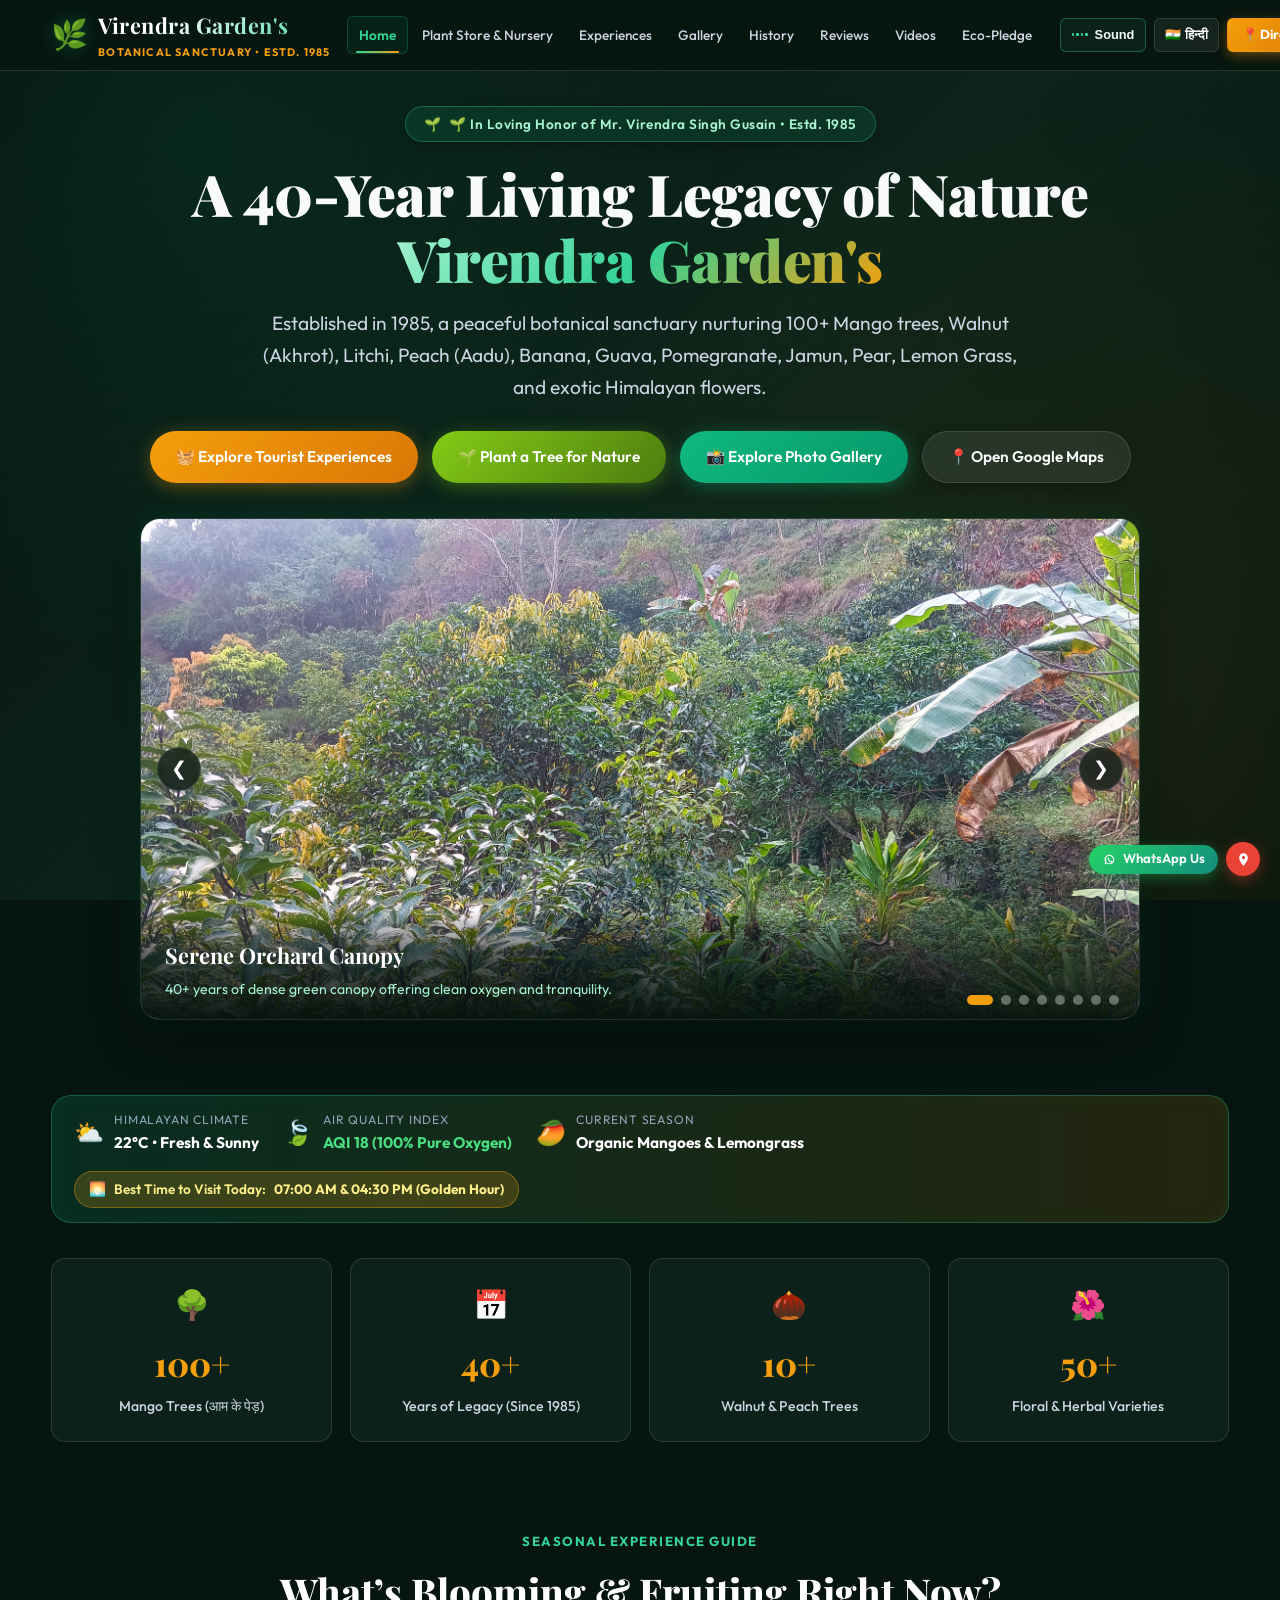
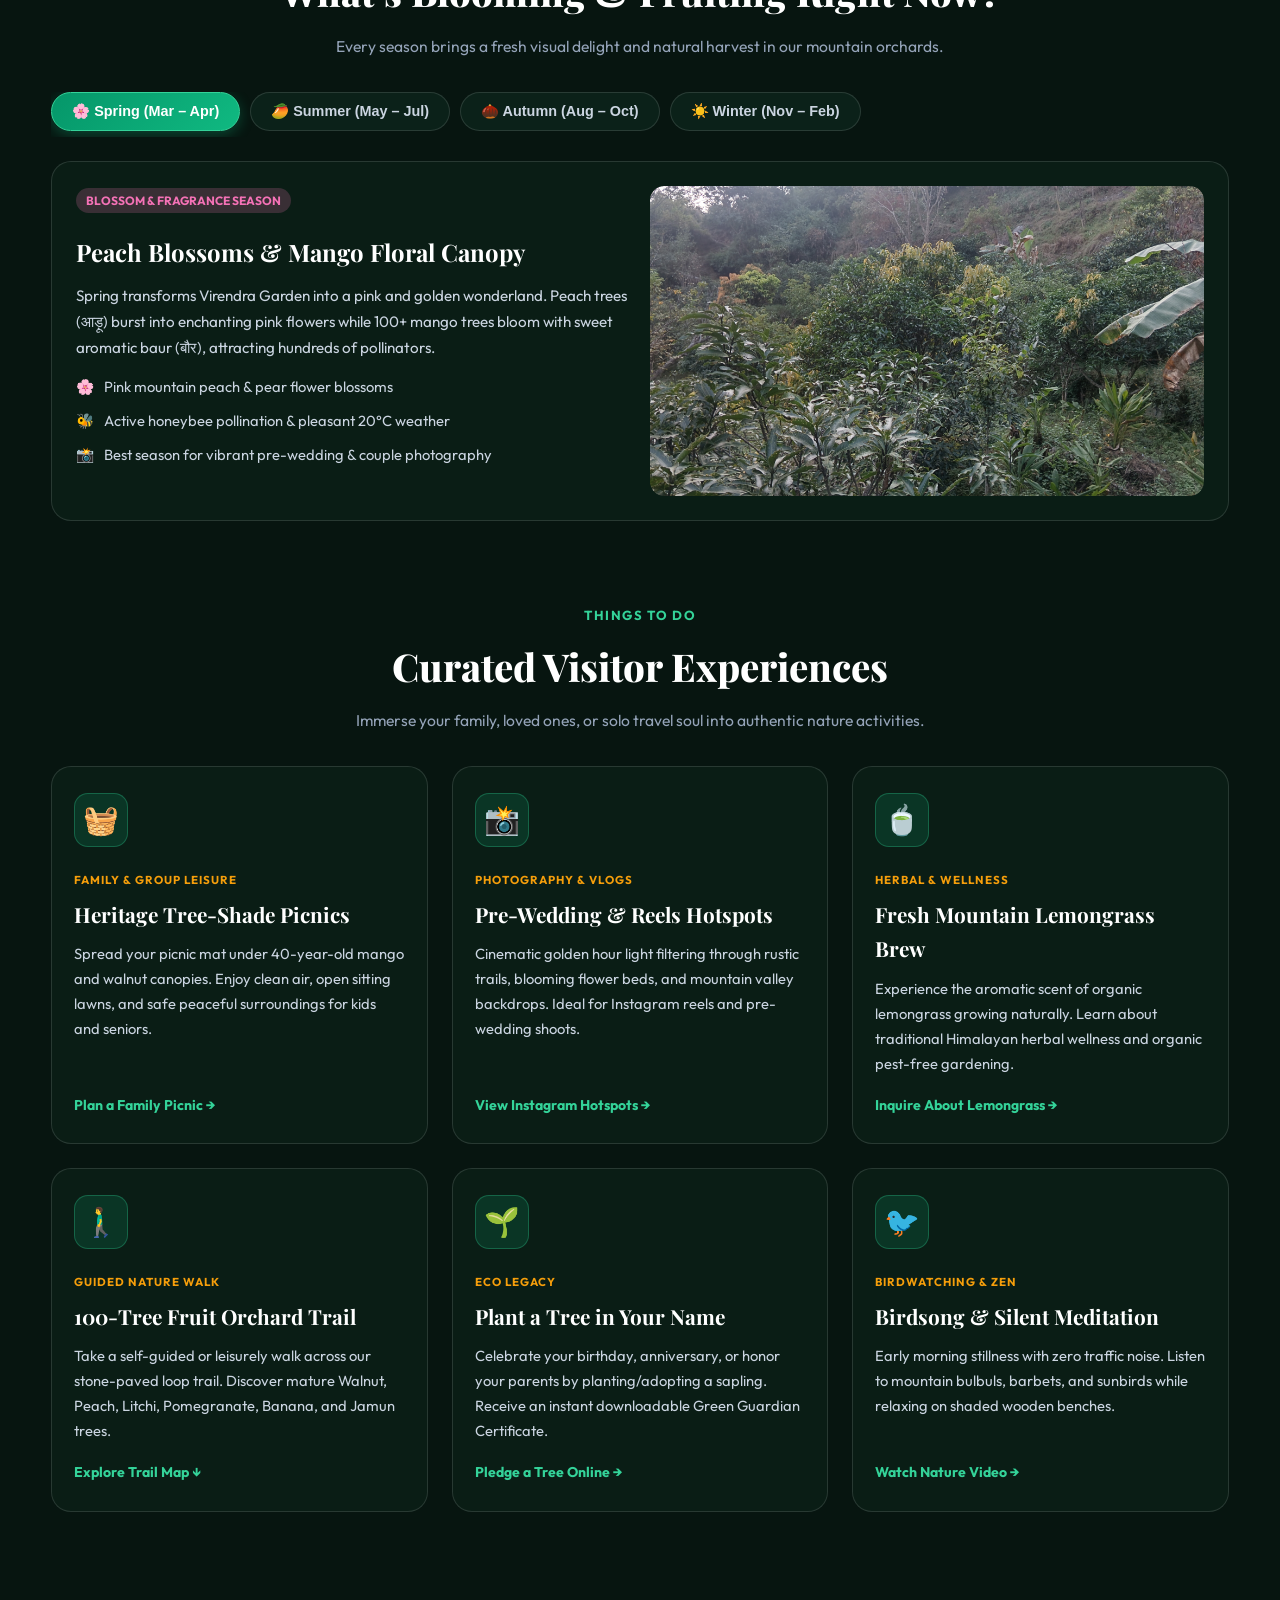
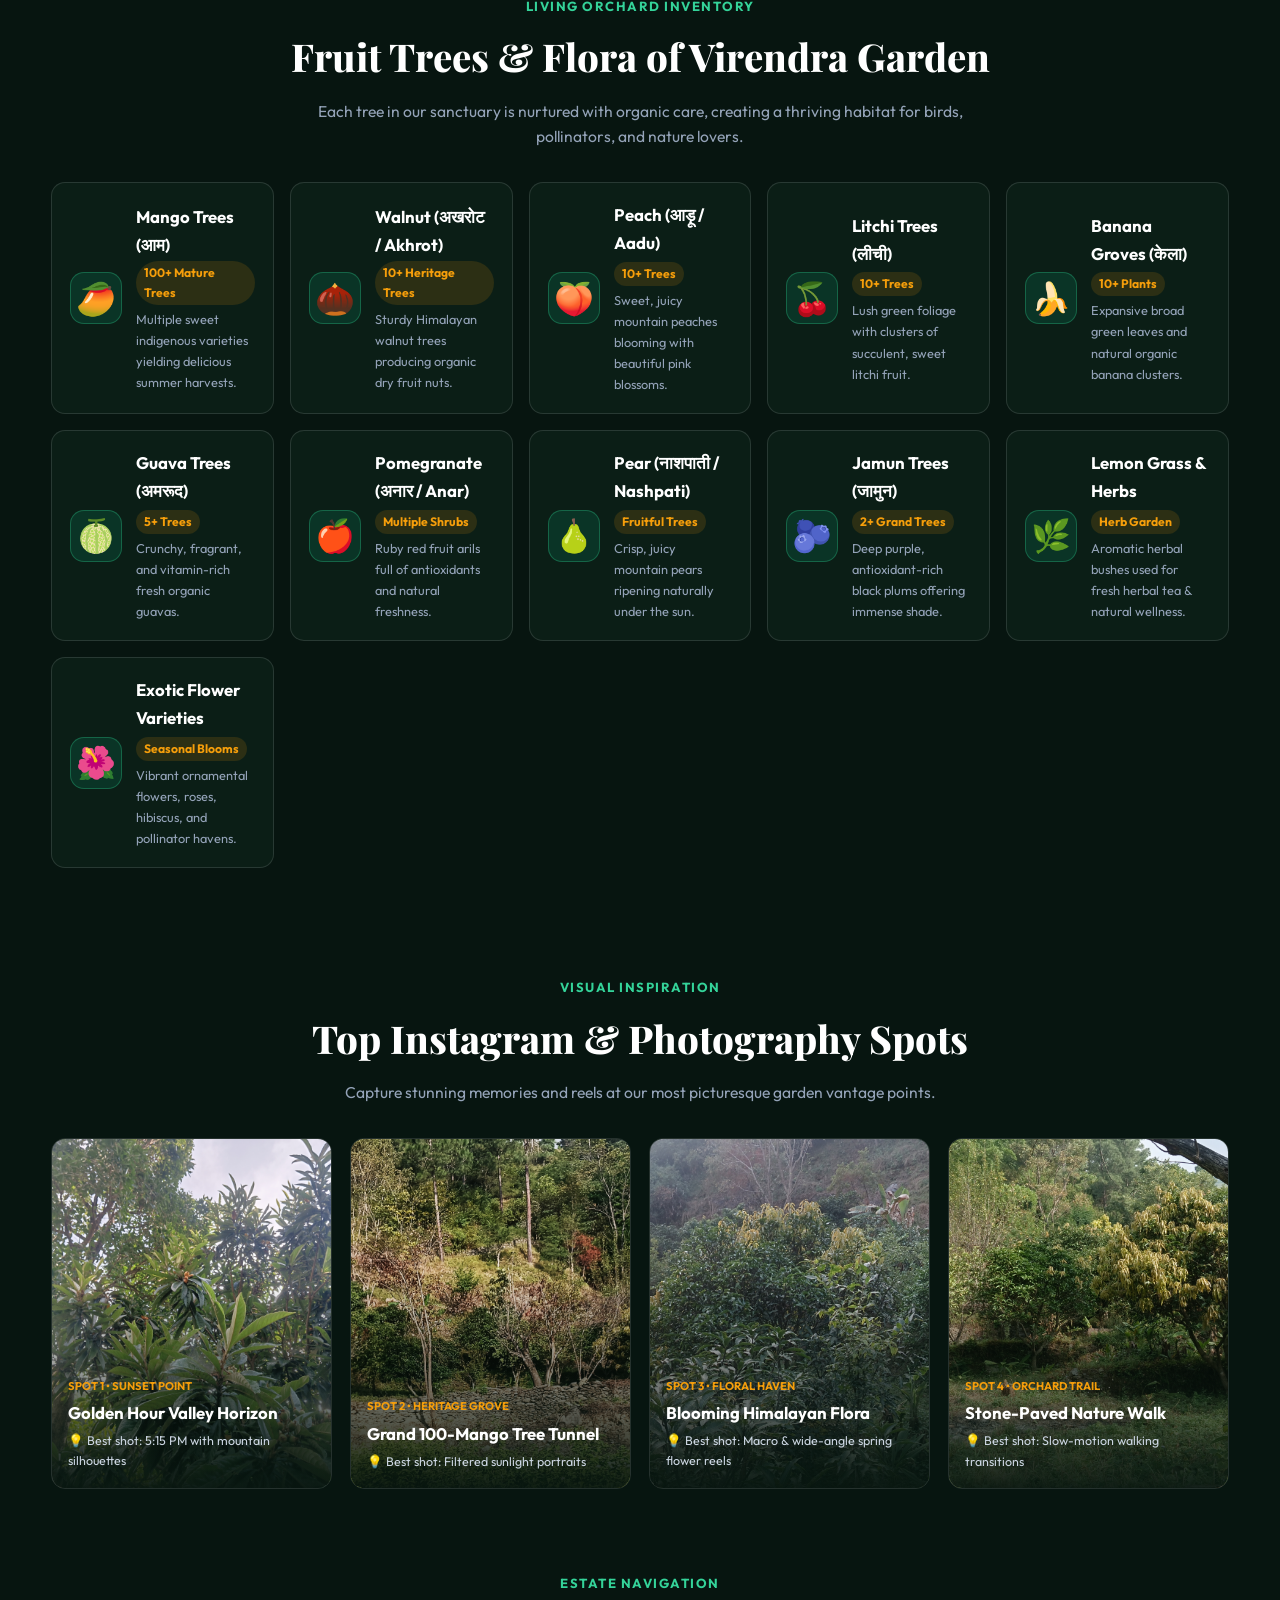
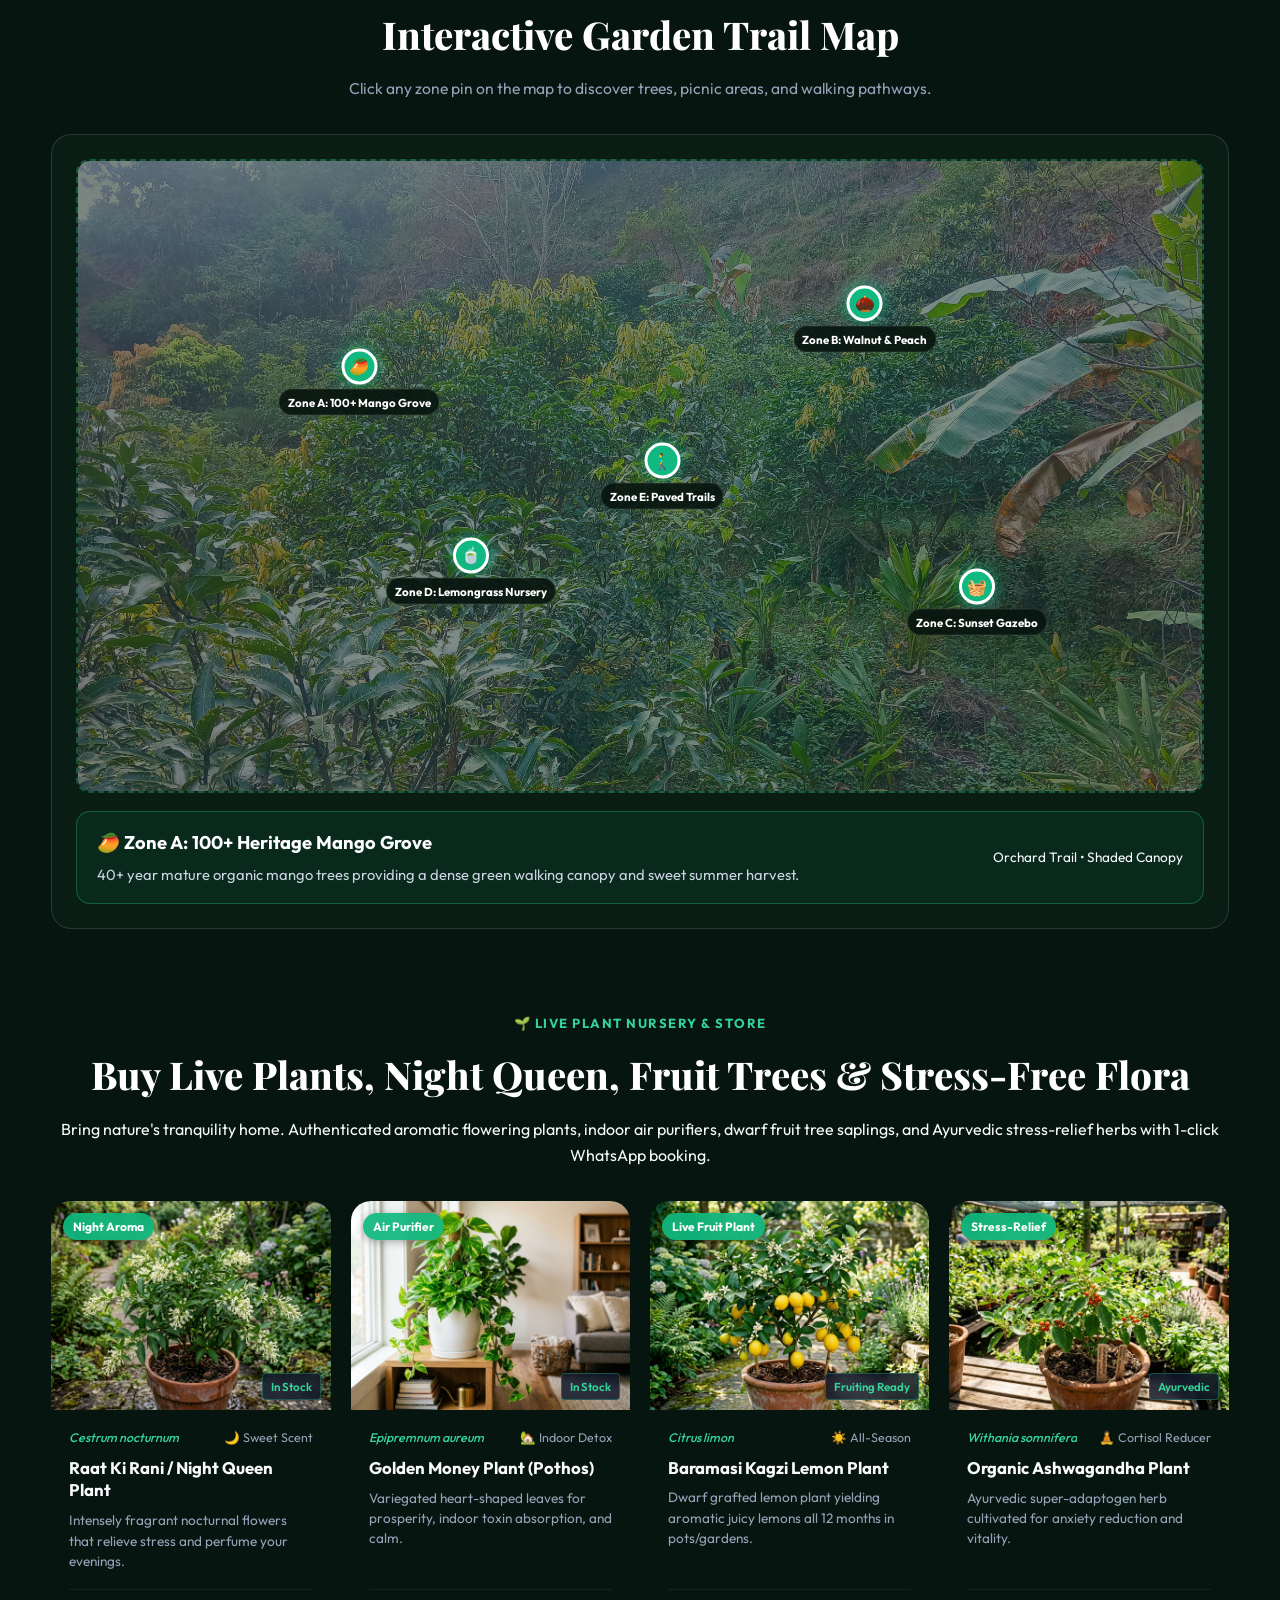
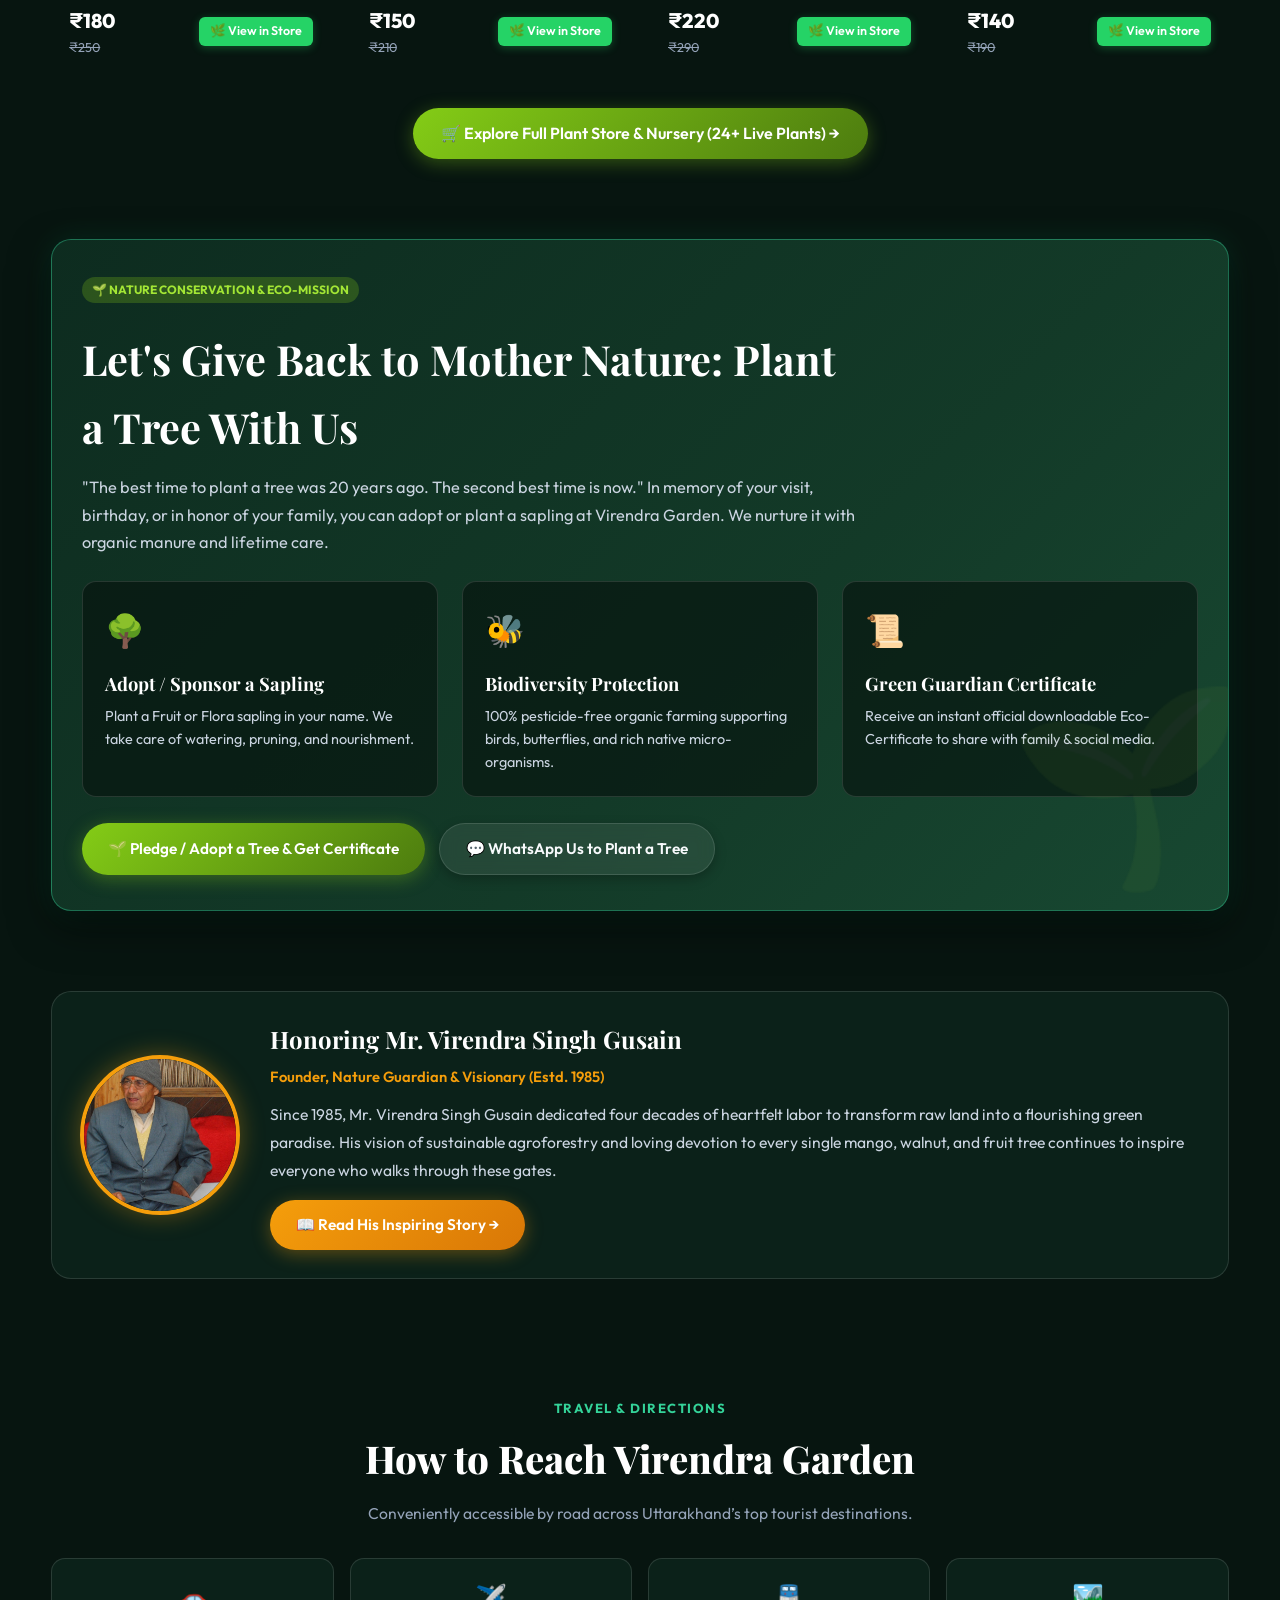
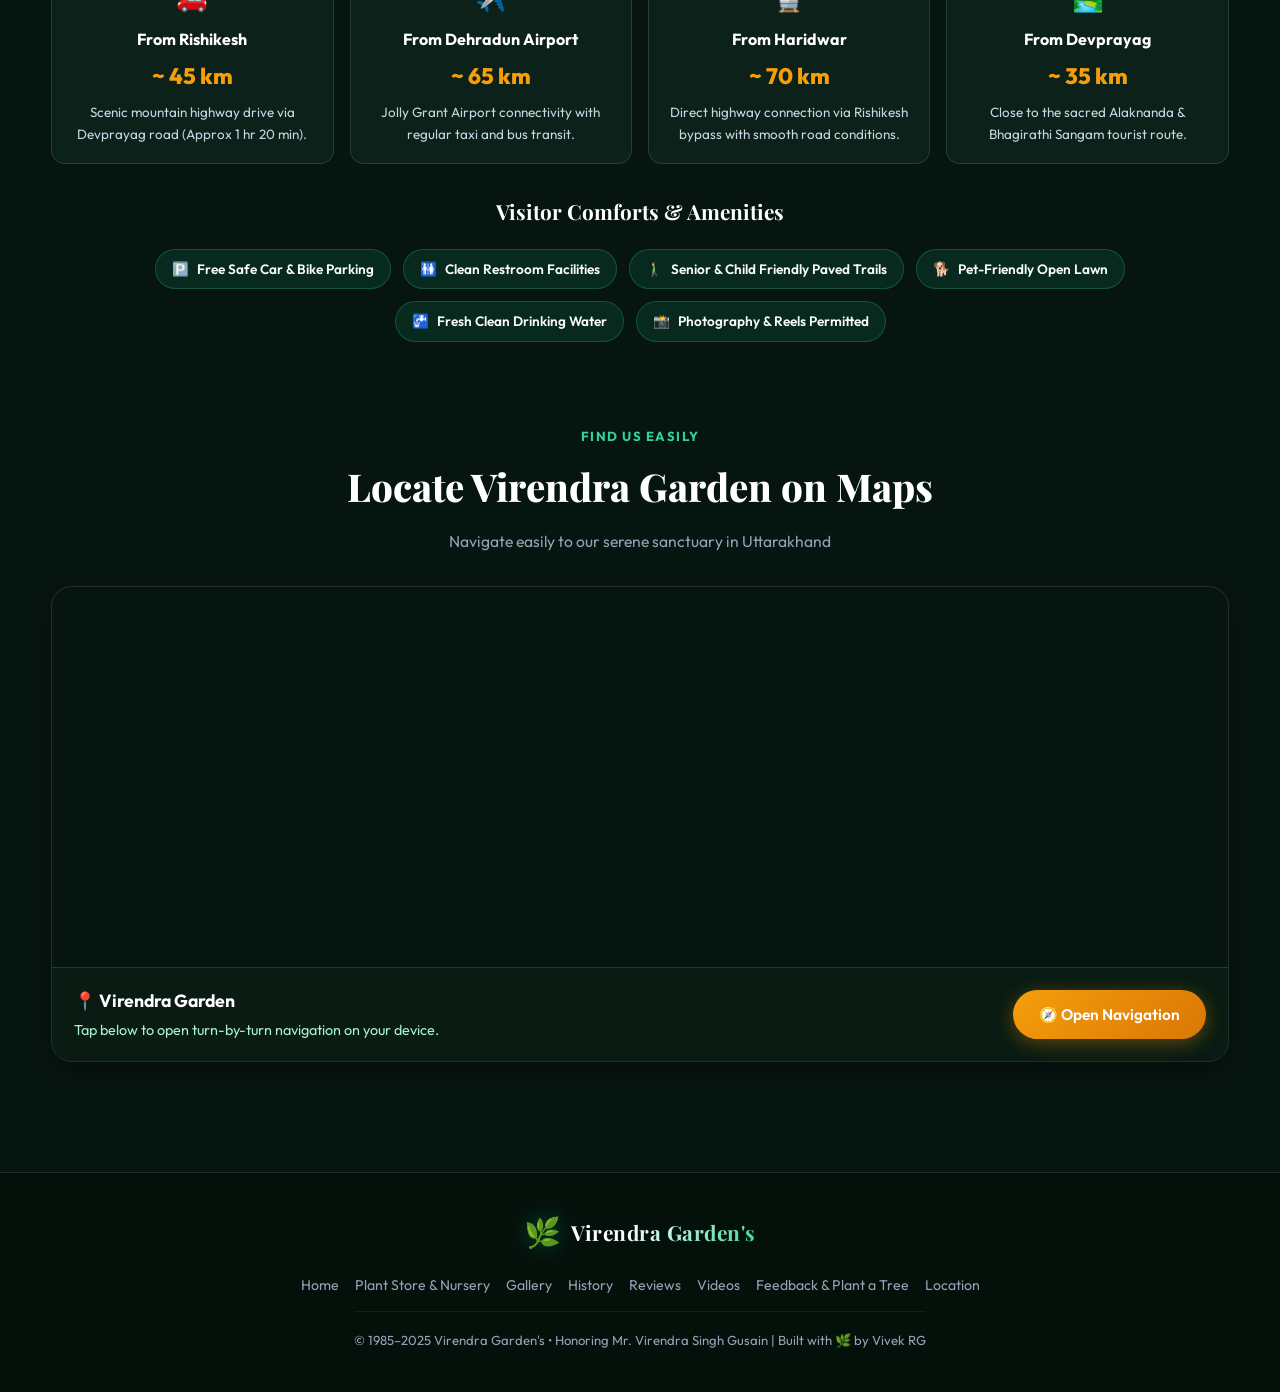
==== index.html @ e040de5b "Initial commit: Virendra Garden Botanical Sanctuary & Plant Store website" ====
<!DOCTYPE html>
<html lang="en">
<head>
  <meta charset="UTF-8">
  <meta name="viewport" content="width=device-width, initial-scale=1.0">
  <title>Virendra Garden's | 40-Year Botanical Sanctuary & Fruit Orchards (Estd. 1985)</title>
  <meta name="description" content="Experience Uttarakhand's tranquil 40-year living sanctuary – 100+ Mango trees, Walnut, Peach, Litchi, Lemongrass, picnic zones and eco-tree adoption in honor of Mr. Virendra Singh Gusain.">
  <link rel="stylesheet" href="css/style.css">
</head>
<body>

  <!-- Top Sticky Navigation -->
  <header class="site-header">
    <div class="container nav-wrapper">
      <!-- Left: Brand Logo -->
      <a href="index.html" class="brand-logo">
        <span class="logo-icon">🌿</span>
        <div class="brand-text">
          <span class="brand-title">Virendra Garden's</span>
          <span class="brand-tagline">Botanical Sanctuary • Estd. 1985</span>
        </div>
      </a>

      <!-- Middle: Navigation Links -->
      <ul class="nav-links">
        <li><a href="index.html" class="nav-link active">Home</a></li>
        <li><a href="store.html" class="nav-link">Plant Store & Nursery</a></li>
        <li><a href="#experiencesSection" class="nav-link">Experiences</a></li>
        <li><a href="gallery.html" class="nav-link">Gallery</a></li>
        <li><a href="history.html" class="nav-link">History</a></li>
        <li><a href="reviews.html" class="nav-link">Reviews</a></li>
        <li><a href="videos.html" class="nav-link">Videos</a></li>
        <li><a href="feedback.html" class="nav-link">Eco-Pledge</a></li>
      </ul>

      <!-- Right: Action Controls -->
      <div class="nav-actions">
        <button class="audio-control-pill" title="Listen to Mountain Breeze & Himalayan Birdsong" aria-label="Toggle Nature Sound">
          <span class="soundwave-bars">
            <span class="soundwave-bar"></span>
            <span class="soundwave-bar"></span>
            <span class="soundwave-bar"></span>
            <span class="soundwave-bar"></span>
          </span>
          <span class="audio-label">Sound</span>
        </button>

        <button class="lang-switch-btn" aria-label="Toggle Language">🇮🇳 हिन्दी</button>
        
        <a href="https://maps.app.goo.gl/ZvK2q6JAgAgWsp1eA" target="_blank" rel="noopener noreferrer" class="nav-btn-highlight">
          📍 Directions
        </a>

        <button class="mobile-menu-btn" aria-label="Toggle navigation">☰</button>
      </div>
    </div>
  </header>

  <!-- Hero Section -->
  <main class="container">
    <section class="hero-section">
      <div class="hero-badge">
        <span>🌱</span> In Loving Honor of Mr. Virendra Singh Gusain • Estd. 1985
      </div>
      <h1 class="hero-title">
        A 40-Year Living Legacy of Nature <br><span>Virendra Garden's</span>
      </h1>
      <p class="hero-subtitle">
        Established in <b>1985</b>, a peaceful botanical sanctuary nurturing <b>100+ Mango trees, Walnut (Akhrot), Litchi, Peach (Aadu), Banana, Guava, Pomegranate, Jamun, Pear, Lemon Grass</b>, and exotic Himalayan flowers.
      </p>

      <div class="hero-actions">
        <a href="#experiencesSection" class="btn btn-gold">🧺 Explore Tourist Experiences</a>
        <a href="#plantTreeSection" class="btn btn-nature">🌱 Plant a Tree for Nature</a>
        <a href="gallery.html" class="btn btn-primary">📸 Explore Photo Gallery</a>
        <a href="https://maps.app.goo.gl/ZvK2q6JAgAgWsp1eA" target="_blank" rel="noopener noreferrer" class="btn btn-glass">📍 Open Google Maps</a>
      </div>

      <!-- Hero Interactive Carousel -->
      <div class="slider-container">
        <div class="slider-track">
          <div class="slide-item">
            <img src="F1.jpg" alt="Lush Greenery of Virendra Garden" loading="eager">
            <div class="slide-caption">
              <h3>Serene Orchard Canopy</h3>
              <p>40+ years of dense green canopy offering clean oxygen and tranquility.</p>
            </div>
          </div>
          <div class="slide-item">
            <img src="F2.jpg" alt="Virendra Mango Grove" loading="lazy">
            <div class="slide-caption">
              <h3>100+ Heritage Mango Grove</h3>
              <p>Thriving native mango trees planted and cared for since 1985.</p>
            </div>
          </div>
          <div class="slide-item">
            <img src="F3.jpg" alt="Botanical Flora and Flowers" loading="lazy">
            <div class="slide-caption">
              <h3>Vibrant Botanical Flora & Lemon Grass</h3>
              <p>Blooming flowers, aromatic herbs, and medicinal green shrubs.</p>
            </div>
          </div>
          <div class="slide-item">
            <img src="F5.jpg" alt="Walnut, Litchi, Peach & Fruit Trees" loading="lazy">
            <div class="slide-caption">
              <h3>Walnut (Akhrot), Peach (Aadu) & Litchi Orchards</h3>
              <p>Rich organic variety including Pomegranate, Pear, Banana, and Jamun.</p>
            </div>
          </div>
          <div class="slide-item">
            <img src="F7.jpg" alt="Peaceful Sitting and Picnic Area" loading="lazy">
            <div class="slide-caption">
              <h3>Family Picnic & Nature Meditation Zones</h3>
              <p>Rejuvenate your senses in peaceful open-air green gazebos.</p>
            </div>
          </div>
          <div class="slide-item">
            <img src="F6.jpg" alt="Scenic Garden Landscape" loading="lazy">
            <div class="slide-caption">
              <h3>Soulful Sunset Views</h3>
              <p>Breathtaking golden-hour panoramic views across the lush mountain estate.</p>
            </div>
          </div>
          <div class="slide-item">
            <img src="F4.jpg" alt="Garden Flora & Pathways" loading="lazy">
            <div class="slide-caption">
              <h3>Paved Walking Trails</h3>
              <p>Clean and peaceful trails ideal for leisurely walks and birdwatching.</p>
            </div>
          </div>
          <div class="slide-item">
            <img src="F8.jpg" alt="Botanical Paradise Views" loading="lazy">
            <div class="slide-caption">
              <h3>Honoring Mr. Virendra Singh Gusain</h3>
              <p>A lifelong visionary who dedicated his life to green conservation since 1985.</p>
            </div>
          </div>
        </div>

        <button class="slider-btn prev" aria-label="Previous Slide">❮</button>
        <button class="slider-btn next" aria-label="Next Slide">❯</button>
        <div class="slider-dots"></div>
      </div>
    </section>

    <!-- Tourist Upgrade: Live Weather & Air Quality Bar -->
    <section class="weather-air-bar">
      <div class="weather-metric-group">
        <div class="weather-metric-item">
          <span class="weather-metric-icon">⛅</span>
          <div>
            <div class="weather-metric-label">Himalayan Climate</div>
            <div class="weather-metric-val">22°C • Fresh & Sunny</div>
          </div>
        </div>
        <div class="weather-metric-item">
          <span class="weather-metric-icon">🍃</span>
          <div>
            <div class="weather-metric-label">Air Quality Index</div>
            <div class="weather-metric-val" style="color: #4ade80;">AQI 18 (100% Pure Oxygen)</div>
          </div>
        </div>
        <div class="weather-metric-item">
          <span class="weather-metric-icon">🥭</span>
          <div>
            <div class="weather-metric-label">Current Season</div>
            <div class="weather-metric-val">Organic Mangoes & Lemongrass</div>
          </div>
        </div>
      </div>
      <div class="weather-best-time">
        <span>🌅</span> Best Time to Visit Today: <b>07:00 AM & 04:30 PM (Golden Hour)</b>
      </div>
    </section>

    <!-- Key Highlights / Live Stats Grid -->
    <section class="stats-grid">
      <div class="stat-card">
        <div class="stat-icon">🌳</div>
        <div class="stat-number">100+</div>
        <div class="stat-label">Mango Trees (आम के पेड़)</div>
      </div>
      <div class="stat-card">
        <div class="stat-icon">📅</div>
        <div class="stat-number">40+</div>
        <div class="stat-label">Years of Legacy (Since 1985)</div>
      </div>
      <div class="stat-card">
        <div class="stat-icon">🌰</div>
        <div class="stat-number">10+</div>
        <div class="stat-label">Walnut & Peach Trees</div>
      </div>
      <div class="stat-card">
        <div class="stat-icon">🌺</div>
        <div class="stat-number">50+</div>
        <div class="stat-label">Floral & Herbal Varieties</div>
      </div>
    </section>

    <!-- Tourist Upgrade: Seasonal Bloom & Harvest Calendar ("What's in Season?") -->
    <section class="section">
      <div class="section-header">
        <span class="section-badge">Seasonal Experience Guide</span>
        <h2 class="section-title">What’s Blooming & Fruiting Right Now?</h2>
        <p class="section-description">Every season brings a fresh visual delight and natural harvest in our mountain orchards.</p>
      </div>

      <div class="season-tabs">
        <button class="season-tab-btn active" data-season="spring">🌸 Spring (Mar – Apr)</button>
        <button class="season-tab-btn" data-season="summer">🥭 Summer (May – Jul)</button>
        <button class="season-tab-btn" data-season="autumn">🌰 Autumn (Aug – Oct)</button>
        <button class="season-tab-btn" data-season="winter">☀️ Winter (Nov – Feb)</button>
      </div>

      <!-- Spring Card -->
      <div class="season-content-card active" id="season-spring">
        <div>
          <span class="feature-tag" style="background: rgba(244, 114, 182, 0.2); color: #f472b6;">Blossom & Fragrance Season</span>
          <h3 style="font-family: var(--font-serif); font-size: 1.5rem; color: #fff; margin: 10px 0;">Peach Blossoms & Mango Floral Canopy</h3>
          <p style="color: var(--text-dim); line-height: 1.7; font-size: 0.95rem;">
            Spring transforms Virendra Garden into a pink and golden wonderland. Peach trees (आड़ू) burst into enchanting pink flowers while 100+ mango trees bloom with sweet aromatic baur (बौर), attracting hundreds of pollinators.
          </p>
          <ul class="season-highlights-list">
            <li><span>🌸</span> Pink mountain peach & pear flower blossoms</li>
            <li><span>🐝</span> Active honeybee pollination & pleasant 20°C weather</li>
            <li><span>📸</span> Best season for vibrant pre-wedding & couple photography</li>
          </ul>
        </div>
        <div style="border-radius: var(--radius-md); overflow: hidden;">
          <img src="F3.jpg" alt="Spring Blooms in Virendra Garden" style="width: 100%; height: 100%; object-fit: cover; border-radius: var(--radius-md);">
        </div>
      </div>

      <!-- Summer Card -->
      <div class="season-content-card" id="season-summer">
        <div>
          <span class="feature-tag" style="background: rgba(245, 158, 11, 0.2); color: #fbbf24;">Harvest & Organic Feast</span>
          <h3 style="font-family: var(--font-serif); font-size: 1.5rem; color: #fff; margin: 10px 0;">100+ Mangoes, Litchi & Juicy Peaches</h3>
          <p style="color: var(--text-dim); line-height: 1.7; font-size: 0.95rem;">
            Summer is our sweetest season! The branches of our 40-year-old trees bow with juicy, naturally ripened chemical-free mangoes, succulent litchis, and fresh peaches. Shaded canopies keep the garden 5°C cooler than the city.
          </p>
          <ul class="season-highlights-list">
            <li><span>🥭</span> Fresh organic mango picking & tasting experience</li>
            <li><span>🍒</span> Juicy red Litchi bunches ready for harvest</li>
            <li><span>🧺</span> Shaded lawn picnics under grand 40-year mango tree canopies</li>
          </ul>
        </div>
        <div style="border-radius: var(--radius-md); overflow: hidden;">
          <img src="F2.jpg" alt="Summer Mango Harvest" style="width: 100%; height: 100%; object-fit: cover; border-radius: var(--radius-md);">
        </div>
      </div>

      <!-- Autumn Card -->
      <div class="season-content-card" id="season-autumn">
        <div>
          <span class="feature-tag" style="background: rgba(180, 83, 9, 0.2); color: #f59e0b;">Nut Harvest & Golden Sunsets</span>
          <h3 style="font-family: var(--font-serif); font-size: 1.5rem; color: #fff; margin: 10px 0;">Himalayan Walnut (Akhrot) & Mountain Pears</h3>
          <p style="color: var(--text-dim); line-height: 1.7; font-size: 0.95rem;">
            Autumn brings clear Himalayan blue skies and the harvest of our sturdy Walnut trees. The garden trails are draped in golden afternoon sunlight, making evening walks therapeutic and unforgettable.
          </p>
          <ul class="season-highlights-list">
            <li><span>🌰</span> Organic Walnut (Akhrot) collection & curing</li>
            <li><span>🍐</span> Crisp mountain pears (Nashpati) & Pomegranates</li>
            <li><span>🌄</span> Unobstructed crystal clear sunset horizon</li>
          </ul>
        </div>
        <div style="border-radius: var(--radius-md); overflow: hidden;">
          <img src="F5.jpg" alt="Walnut and Fruit Harvest" style="width: 100%; height: 100%; object-fit: cover; border-radius: var(--radius-md);">
        </div>
      </div>

      <!-- Winter Card -->
      <div class="season-content-card" id="season-winter">
        <div>
          <span class="feature-tag" style="background: rgba(56, 189, 248, 0.2); color: #38bdf8;">Cozy Sunshine & Herbal Tea</span>
          <h3 style="font-family: var(--font-serif); font-size: 1.5rem; color: #fff; margin: 10px 0;">Lemongrass Aroma, Birdwatching & Warm Sun</h3>
          <p style="color: var(--text-dim); line-height: 1.7; font-size: 0.95rem;">
            Winter at Virendra Garden is a peaceful retreat. Soak in gentle mountain sunshine on open lawns, sip fresh brewed herbal tea from our Lemongrass beds, and spot migratory Himalayan birds.
          </p>
          <ul class="season-highlights-list">
            <li><span>🍵</span> Freshly steeped organic Lemongrass mountain tea</li>
            <li><span>🐦</span> Prime birdwatching season for mountain songbirds</li>
            <li><span>☀️</span> Warm winter sunbathing on manicured stone-paved trails</li>
          </ul>
        </div>
        <div style="border-radius: var(--radius-md); overflow: hidden;">
          <img src="F7.jpg" alt="Winter Sun and Relaxation" style="width: 100%; height: 100%; object-fit: cover; border-radius: var(--radius-md);">
        </div>
      </div>
    </section>

    <!-- Tourist Upgrade: Curated Experiences & Activities Hub -->
    <section class="section" id="experiencesSection">
      <div class="section-header">
        <span class="section-badge">Things to Do</span>
        <h2 class="section-title">Curated Visitor Experiences</h2>
        <p class="section-description">Immerse your family, loved ones, or solo travel soul into authentic nature activities.</p>
      </div>

      <div class="experiences-grid">
        <div class="experience-card">
          <div>
            <div class="exp-icon-box">🧺</div>
            <span class="exp-badge">Family & Group Leisure</span>
            <h3 class="exp-title">Heritage Tree-Shade Picnics</h3>
            <p class="exp-text">
              Spread your picnic mat under 40-year-old mango and walnut canopies. Enjoy clean air, open sitting lawns, and safe peaceful surroundings for kids and seniors.
            </p>
          </div>
          <a href="feedback.html" class="exp-action-link">Plan a Family Picnic →</a>
        </div>

        <div class="experience-card">
          <div>
            <div class="exp-icon-box">📸</div>
            <span class="exp-badge">Photography & Vlogs</span>
            <h3 class="exp-title">Pre-Wedding & Reels Hotspots</h3>
            <p class="exp-text">
              Cinematic golden hour light filtering through rustic trails, blooming flower beds, and mountain valley backdrops. Ideal for Instagram reels and pre-wedding shoots.
            </p>
          </div>
          <a href="gallery.html" class="exp-action-link">View Instagram Hotspots →</a>
        </div>

        <div class="experience-card">
          <div>
            <div class="exp-icon-box">🍵</div>
            <span class="exp-badge">Herbal & Wellness</span>
            <h3 class="exp-title">Fresh Mountain Lemongrass Brew</h3>
            <p class="exp-text">
              Experience the aromatic scent of organic lemongrass growing naturally. Learn about traditional Himalayan herbal wellness and organic pest-free gardening.
            </p>
          </div>
          <a href="feedback.html" class="exp-action-link">Inquire About Lemongrass →</a>
        </div>

        <div class="experience-card">
          <div>
            <div class="exp-icon-box">🚶‍♂️</div>
            <span class="exp-badge">Guided Nature Walk</span>
            <h3 class="exp-title">100-Tree Fruit Orchard Trail</h3>
            <p class="exp-text">
              Take a self-guided or leisurely walk across our stone-paved loop trail. Discover mature Walnut, Peach, Litchi, Pomegranate, Banana, and Jamun trees.
            </p>
          </div>
          <a href="#estateMapSection" class="exp-action-link">Explore Trail Map ↓</a>
        </div>

        <div class="experience-card">
          <div>
            <div class="exp-icon-box">🌱</div>
            <span class="exp-badge">Eco Legacy</span>
            <h3 class="exp-title">Plant a Tree in Your Name</h3>
            <p class="exp-text">
              Celebrate your birthday, anniversary, or honor your parents by planting/adopting a sapling. Receive an instant downloadable Green Guardian Certificate.
            </p>
          </div>
          <a href="#plantTreeSection" class="exp-action-link">Pledge a Tree Online →</a>
        </div>

        <div class="experience-card">
          <div>
            <div class="exp-icon-box">🐦</div>
            <span class="exp-badge">Birdwatching & Zen</span>
            <h3 class="exp-title">Birdsong & Silent Meditation</h3>
            <p class="exp-text">
              Early morning stillness with zero traffic noise. Listen to mountain bulbuls, barbets, and sunbirds while relaxing on shaded wooden benches.
            </p>
          </div>
          <a href="videos.html" class="exp-action-link">Watch Nature Video →</a>
        </div>
      </div>
    </section>

    <!-- Botanical Tree Inventory Section -->
    <section class="section">
      <div class="section-header">
        <span class="section-badge">Living Orchard Inventory</span>
        <h2 class="section-title">Fruit Trees & Flora of Virendra Garden</h2>
        <p class="section-description">
          Each tree in our sanctuary is nurtured with organic care, creating a thriving habitat for birds, pollinators, and nature lovers.
        </p>
      </div>

      <div class="tree-inventory-grid">
        <div class="tree-card">
          <div class="tree-icon-badge">🥭</div>
          <div class="tree-details">
            <h4>Mango Trees (आम)</h4>
            <span class="count-tag">100+ Mature Trees</span>
            <p>Multiple sweet indigenous varieties yielding delicious summer harvests.</p>
          </div>
        </div>

        <div class="tree-card">
          <div class="tree-icon-badge">🌰</div>
          <div class="tree-details">
            <h4>Walnut (अखरोट / Akhrot)</h4>
            <span class="count-tag">10+ Heritage Trees</span>
            <p>Sturdy Himalayan walnut trees producing organic dry fruit nuts.</p>
          </div>
        </div>

        <div class="tree-card">
          <div class="tree-icon-badge">🍑</div>
          <div class="tree-details">
            <h4>Peach (आड़ू / Aadu)</h4>
            <span class="count-tag">10+ Trees</span>
            <p>Sweet, juicy mountain peaches blooming with beautiful pink blossoms.</p>
          </div>
        </div>

        <div class="tree-card">
          <div class="tree-icon-badge">🍒</div>
          <div class="tree-details">
            <h4>Litchi Trees (लीची)</h4>
            <span class="count-tag">10+ Trees</span>
            <p>Lush green foliage with clusters of succulent, sweet litchi fruit.</p>
          </div>
        </div>

        <div class="tree-card">
          <div class="tree-icon-badge">🍌</div>
          <div class="tree-details">
            <h4>Banana Groves (केला)</h4>
            <span class="count-tag">10+ Plants</span>
            <p>Expansive broad green leaves and natural organic banana clusters.</p>
          </div>
        </div>

        <div class="tree-card">
          <div class="tree-icon-badge">🍈</div>
          <div class="tree-details">
            <h4>Guava Trees (अमरूद)</h4>
            <span class="count-tag">5+ Trees</span>
            <p>Crunchy, fragrant, and vitamin-rich fresh organic guavas.</p>
          </div>
        </div>

        <div class="tree-card">
          <div class="tree-icon-badge">🍎</div>
          <div class="tree-details">
            <h4>Pomegranate (अनार / Anar)</h4>
            <span class="count-tag">Multiple Shrubs</span>
            <p>Ruby red fruit arils full of antioxidants and natural freshness.</p>
          </div>
        </div>

        <div class="tree-card">
          <div class="tree-icon-badge">🍐</div>
          <div class="tree-details">
            <h4>Pear (नाशपाती / Nashpati)</h4>
            <span class="count-tag">Fruitful Trees</span>
            <p>Crisp, juicy mountain pears ripening naturally under the sun.</p>
          </div>
        </div>

        <div class="tree-card">
          <div class="tree-icon-badge">🫐</div>
          <div class="tree-details">
            <h4>Jamun Trees (जामुन)</h4>
            <span class="count-tag">2+ Grand Trees</span>
            <p>Deep purple, antioxidant-rich black plums offering immense shade.</p>
          </div>
        </div>

        <div class="tree-card">
          <div class="tree-icon-badge">🌿</div>
          <div class="tree-details">
            <h4>Lemon Grass & Herbs</h4>
            <span class="count-tag">Herb Garden</span>
            <p>Aromatic herbal bushes used for fresh herbal tea & natural wellness.</p>
          </div>
        </div>

        <div class="tree-card">
          <div class="tree-icon-badge">🌺</div>
          <div class="tree-details">
            <h4>Exotic Flower Varieties</h4>
            <span class="count-tag">Seasonal Blooms</span>
            <p>Vibrant ornamental flowers, roses, hibiscus, and pollinator havens.</p>
          </div>
        </div>
      </div>
    </section>

    <!-- Tourist Upgrade: Top 5 Instagram Hotspots -->
    <section class="section">
      <div class="section-header">
        <span class="section-badge">Visual Inspiration</span>
        <h2 class="section-title">Top Instagram & Photography Spots</h2>
        <p class="section-description">Capture stunning memories and reels at our most picturesque garden vantage points.</p>
      </div>

      <div class="instagram-grid">
        <div class="insta-card">
          <img src="F6.jpg" alt="Sunset Gazebo Viewpoint" loading="lazy">
          <div class="insta-overlay">
            <span class="insta-tag">Spot 1 • Sunset Point</span>
            <h4 class="insta-title">Golden Hour Valley Horizon</h4>
            <span class="insta-tip">💡 Best shot: 5:15 PM with mountain silhouettes</span>
          </div>
        </div>

        <div class="insta-card">
          <img src="F2.jpg" alt="100-Year Mango Canopy" loading="lazy">
          <div class="insta-overlay">
            <span class="insta-tag">Spot 2 • Heritage Grove</span>
            <h4 class="insta-title">Grand 100-Mango Tree Tunnel</h4>
            <span class="insta-tip">💡 Best shot: Filtered sunlight portraits</span>
          </div>
        </div>

        <div class="insta-card">
          <img src="F3.jpg" alt="Botanical Flower Trail" loading="lazy">
          <div class="insta-overlay">
            <span class="insta-tag">Spot 3 • Floral Haven</span>
            <h4 class="insta-title">Blooming Himalayan Flora</h4>
            <span class="insta-tip">💡 Best shot: Macro & wide-angle spring flower reels</span>
          </div>
        </div>

        <div class="insta-card">
          <img src="F4.jpg" alt="Stone Paved Trail" loading="lazy">
          <div class="insta-overlay">
            <span class="insta-tag">Spot 4 • Orchard Trail</span>
            <h4 class="insta-title">Stone-Paved Nature Walk</h4>
            <span class="insta-tip">💡 Best shot: Slow-motion walking transitions</span>
          </div>
        </div>
      </div>
    </section>

    <!-- Tourist Upgrade: Interactive 2D Illustrated Garden Map -->
    <section class="section" id="estateMapSection">
      <div class="section-header">
        <span class="section-badge">Estate Navigation</span>
        <h2 class="section-title">Interactive Garden Trail Map</h2>
        <p class="section-description">Click any zone pin on the map to discover trees, picnic areas, and walking pathways.</p>
      </div>

      <div class="interactive-map-container">
        <div class="garden-estate-map">
          <img src="F1.jpg" alt="Garden Layout Art" class="map-background-art">
          
          <!-- Pin A: Mango Grove -->
          <div class="map-pin" style="top: 35%; left: 25%;" data-zone="mango">
            <div class="map-pin-pulse">🥭</div>
            <div class="map-pin-label">Zone A: 100+ Mango Grove</div>
          </div>

          <!-- Pin B: Walnut Hill -->
          <div class="map-pin" style="top: 25%; left: 70%;" data-zone="walnut">
            <div class="map-pin-pulse">🌰</div>
            <div class="map-pin-label">Zone B: Walnut & Peach</div>
          </div>

          <!-- Pin C: Sunset Gazebo -->
          <div class="map-pin" style="top: 70%; left: 80%;" data-zone="gazebo">
            <div class="map-pin-pulse">🧺</div>
            <div class="map-pin-label">Zone C: Sunset Gazebo</div>
          </div>

          <!-- Pin D: Herbal Beds -->
          <div class="map-pin" style="top: 65%; left: 35%;" data-zone="herbal">
            <div class="map-pin-pulse">🍵</div>
            <div class="map-pin-label">Zone D: Lemongrass Nursery</div>
          </div>

          <!-- Pin E: Walking Loop -->
          <div class="map-pin" style="top: 50%; left: 52%;" data-zone="trails">
            <div class="map-pin-pulse">🚶‍♂️</div>
            <div class="map-pin-label">Zone E: Paved Trails</div>
          </div>
        </div>

        <div class="map-zone-info-card">
          <div>
            <h4 id="mapZoneTitle" style="color: #fff; font-size: 1.15rem; margin-bottom: 4px;">🥭 Zone A: 100+ Heritage Mango Grove</h4>
            <p id="mapZoneDesc" style="color: var(--text-dim); font-size: 0.92rem;">40+ year mature organic mango trees providing a dense green walking canopy and sweet summer harvest.</p>
          </div>
          <span class="count-tag" id="mapZoneTag" style="font-size: 0.85rem;">Orchard Trail • Shaded Canopy</span>
        </div>
      </div>
    </section>

    <!-- Botanical Nursery & Plant Store Showcase Section -->
    <section class="section" id="nurseryStoreSection">
      <div class="section-header">
        <span class="section-badge">🌱 Live Plant Nursery & Store</span>
        <h2 class="section-title">Buy Live Plants, Night Queen, Fruit Trees & Stress-Free Flora</h2>
        <p class="section-subtitle">
          Bring nature's tranquility home. Authenticated aromatic flowering plants, indoor air purifiers, dwarf fruit tree saplings, and Ayurvedic stress-relief herbs with 1-click WhatsApp booking.
        </p>
      </div>

      <div class="store-preview-grid">
        <!-- Item 1: Night Queen -->
        <div class="product-card">
          <div class="product-img-wrap">
            <img src="img/plants/night_queen_plant_1788541427827.jpg" alt="Raat Ki Rani Night Queen Live Plant" class="product-img" loading="lazy" onerror="this.src='https://images.unsplash.com/photo-1596726978434-2e21b212f716?auto=format&fit=crop&w=600&q=80'">
            <span class="product-badge">Night Aroma</span>
            <span class="stock-pill">In Stock</span>
          </div>
          <div class="product-body">
            <div class="product-meta">
              <span class="botanical-tag">Cestrum nocturnum</span>
              <span class="care-tag">🌙 Sweet Scent</span>
            </div>
            <h3 class="product-title">Raat Ki Rani / Night Queen Plant</h3>
            <p class="product-desc">Intensely fragrant nocturnal flowers that relieve stress and perfume your evenings.</p>
            <div class="product-footer">
              <div class="product-pricing">
                <span class="curr-price">₹180</span>
                <span class="orig-price">₹250</span>
              </div>
              <a href="store.html" class="btn-store-action btn-wa-buy">🌿 View in Store</a>
            </div>
          </div>
        </div>

        <!-- Item 2: Golden Money Plant -->
        <div class="product-card">
          <div class="product-img-wrap">
            <img src="img/plants/golden_money_plant_1788541566330.jpg" alt="Golden Money Plant" class="product-img" loading="lazy" onerror="this.src='https://images.unsplash.com/photo-1545239351-ef35f43d514b?auto=format&fit=crop&w=600&q=80'">
            <span class="product-badge">Air Purifier</span>
            <span class="stock-pill">In Stock</span>
          </div>
          <div class="product-body">
            <div class="product-meta">
              <span class="botanical-tag">Epipremnum aureum</span>
              <span class="care-tag">🏡 Indoor Detox</span>
            </div>
            <h3 class="product-title">Golden Money Plant (Pothos)</h3>
            <p class="product-desc">Variegated heart-shaped leaves for prosperity, indoor toxin absorption, and calm.</p>
            <div class="product-footer">
              <div class="product-pricing">
                <span class="curr-price">₹150</span>
                <span class="orig-price">₹210</span>
              </div>
              <a href="store.html" class="btn-store-action btn-wa-buy">🌿 View in Store</a>
            </div>
          </div>
        </div>

        <!-- Item 3: Baramasi Lemon -->
        <div class="product-card">
          <div class="product-img-wrap">
            <img src="img/plants/baramasi_lemon_plant_1788541592161.jpg" alt="Baramasi Kagzi Lemon Plant" class="product-img" loading="lazy" onerror="this.src='https://images.unsplash.com/photo-1533089860892-a7c6f0a88666?auto=format&fit=crop&w=600&q=80'">
            <span class="product-badge">Live Fruit Plant</span>
            <span class="stock-pill">Fruiting Ready</span>
          </div>
          <div class="product-body">
            <div class="product-meta">
              <span class="botanical-tag">Citrus limon</span>
              <span class="care-tag">☀️ All-Season</span>
            </div>
            <h3 class="product-title">Baramasi Kagzi Lemon Plant</h3>
            <p class="product-desc">Dwarf grafted lemon plant yielding aromatic juicy lemons all 12 months in pots/gardens.</p>
            <div class="product-footer">
              <div class="product-pricing">
                <span class="curr-price">₹220</span>
                <span class="orig-price">₹290</span>
              </div>
              <a href="store.html" class="btn-store-action btn-wa-buy">🌿 View in Store</a>
            </div>
          </div>
        </div>

        <!-- Item 4: Ashwagandha -->
        <div class="product-card">
          <div class="product-img-wrap">
            <img src="img/plants/ashwagandha_plant_1788541626877.jpg" alt="Organic Ashwagandha Plant" class="product-img" loading="lazy" onerror="this.src='https://images.unsplash.com/photo-1512428559087-560fa5ceab42?auto=format&fit=crop&w=600&q=80'">
            <span class="product-badge">Stress-Relief</span>
            <span class="stock-pill">Ayurvedic</span>
          </div>
          <div class="product-body">
            <div class="product-meta">
              <span class="botanical-tag">Withania somnifera</span>
              <span class="care-tag">🧘 Cortisol Reducer</span>
            </div>
            <h3 class="product-title">Organic Ashwagandha Plant</h3>
            <p class="product-desc">Ayurvedic super-adaptogen herb cultivated for anxiety reduction and vitality.</p>
            <div class="product-footer">
              <div class="product-pricing">
                <span class="curr-price">₹140</span>
                <span class="orig-price">₹190</span>
              </div>
              <a href="store.html" class="btn-store-action btn-wa-buy">🌿 View in Store</a>
            </div>
          </div>
        </div>
      </div>

      <div style="text-align: center; margin-top: 32px;">
        <a href="store.html" class="btn btn-nature" style="padding: 12px 28px; font-size: 1rem;">
          🛒 Explore Full Plant Store & Nursery (24+ Live Plants) →
        </a>
      </div>
    </section>

    <!-- Eco-Initiative / "Plant a Tree for Nature" Section -->
    <section class="eco-initiative-banner" id="plantTreeSection">
      <div style="max-width: 780px;">
        <span class="feature-tag" style="background: rgba(132, 204, 22, 0.25); color: #a3e635;">🌱 Nature Conservation & Eco-Mission</span>
        <h2 style="font-family: var(--font-serif); font-size: clamp(1.8rem, 4vw, 2.6rem); color: #fff; margin: 12px 0;">
          Let's Give Back to Mother Nature: <span>Plant a Tree With Us</span>
        </h2>
        <p style="color: var(--text-dim); font-size: 1.02rem; line-height: 1.7; margin-bottom: 20px;">
          "The best time to plant a tree was 20 years ago. The second best time is now." In memory of your visit, birthday, or in honor of your family, you can adopt or plant a sapling at Virendra Garden. We nurture it with organic manure and lifetime care.
        </p>
      </div>

      <div class="eco-grid">
        <div class="eco-card">
          <div class="eco-icon">🌳</div>
          <h3 class="eco-title">Adopt / Sponsor a Sapling</h3>
          <p class="eco-text">Plant a Fruit or Flora sapling in your name. We take care of watering, pruning, and nourishment.</p>
        </div>

        <div class="eco-card">
          <div class="eco-icon">🐝</div>
          <h3 class="eco-title">Biodiversity Protection</h3>
          <p class="eco-text">100% pesticide-free organic farming supporting birds, butterflies, and rich native micro-organisms.</p>
        </div>

        <div class="eco-card">
          <div class="eco-icon">📜</div>
          <h3 class="eco-title">Green Guardian Certificate</h3>
          <p class="eco-text">Receive an instant official downloadable Eco-Certificate to share with family & social media.</p>
        </div>
      </div>

      <div style="display: flex; gap: 14px; flex-wrap: wrap; margin-top: 26px;">
        <a href="feedback.html" class="btn btn-nature">🌱 Pledge / Adopt a Tree & Get Certificate</a>
        <a href="https://wa.me/917451920608?text=Hello!%20I%20want%20to%20participate%20in%20planting/adopting%20a%20tree%20at%20Virendra%20Garden." target="_blank" rel="noopener noreferrer" class="btn btn-glass">💬 WhatsApp Us to Plant a Tree</a>
      </div>
    </section>

    <!-- Founder Honor Section -->
    <section class="section">
      <div class="founder-card">
        <img src="Virendra.jpg" alt="Mr. Virendra Singh Gusain - Founder of Virendra Garden" class="founder-img">
        <div class="founder-info">
          <h3>Honoring Mr. Virendra Singh Gusain</h3>
          <div class="founder-role">Founder, Nature Guardian & Visionary (Estd. 1985)</div>
          <p style="color: var(--text-dim); font-size: 0.98rem; line-height: 1.8;">
            Since 1985, Mr. Virendra Singh Gusain dedicated four decades of heartfelt labor to transform raw land into a flourishing green paradise. His vision of sustainable agroforestry and loving devotion to every single mango, walnut, and fruit tree continues to inspire everyone who walks through these gates.
          </p>
          <div style="margin-top: 16px;">
            <a href="history.html" class="btn btn-gold">📖 Read His Inspiring Story →</a>
          </div>
        </div>
      </div>
    </section>

    <!-- Tourist Upgrade: How to Reach & Distance Calculator -->
    <section class="section">
      <div class="section-header">
        <span class="section-badge">Travel & Directions</span>
        <h2 class="section-title">How to Reach Virendra Garden</h2>
        <p class="section-description">Conveniently accessible by road across Uttarakhand’s top tourist destinations.</p>
      </div>

      <div class="routes-grid">
        <div class="route-card">
          <div style="font-size: 1.6rem;">🚗</div>
          <div style="font-weight: 700; color: #fff; margin-top: 6px;">From Rishikesh</div>
          <div class="route-distance">~ 45 km</div>
          <p style="color: var(--text-dim); font-size: 0.84rem;">Scenic mountain highway drive via Devprayag road (Approx 1 hr 20 min).</p>
        </div>

        <div class="route-card">
          <div style="font-size: 1.6rem;">✈️</div>
          <div style="font-weight: 700; color: #fff; margin-top: 6px;">From Dehradun Airport</div>
          <div class="route-distance">~ 65 km</div>
          <p style="color: var(--text-dim); font-size: 0.84rem;">Jolly Grant Airport connectivity with regular taxi and bus transit.</p>
        </div>

        <div class="route-card">
          <div style="font-size: 1.6rem;">🚆</div>
          <div style="font-weight: 700; color: #fff; margin-top: 6px;">From Haridwar</div>
          <div class="route-distance">~ 70 km</div>
          <p style="color: var(--text-dim); font-size: 0.84rem;">Direct highway connection via Rishikesh bypass with smooth road conditions.</p>
        </div>

        <div class="route-card">
          <div style="font-size: 1.6rem;">🏞️</div>
          <div style="font-weight: 700; color: #fff; margin-top: 6px;">From Devprayag</div>
          <div class="route-distance">~ 35 km</div>
          <p style="color: var(--text-dim); font-size: 0.84rem;">Close to the sacred Alaknanda & Bhagirathi Sangam tourist route.</p>
        </div>
      </div>

      <!-- Amenities Matrix -->
      <div style="margin-top: 30px;">
        <h3 style="font-family: var(--font-serif); font-size: 1.3rem; color: #fff; margin-bottom: 12px; text-align: center;">Visitor Comforts & Amenities</h3>
        <div class="amenities-badges-grid" style="justify-content: center;">
          <div class="amenity-pill"><span>🅿️</span> Free Safe Car & Bike Parking</div>
          <div class="amenity-pill"><span>🚻</span> Clean Restroom Facilities</div>
          <div class="amenity-pill"><span>🚶‍♂️</span> Senior & Child Friendly Paved Trails</div>
          <div class="amenity-pill"><span>🐕</span> Pet-Friendly Open Lawn</div>
          <div class="amenity-pill"><span>🚰</span> Fresh Clean Drinking Water</div>
          <div class="amenity-pill"><span>📸</span> Photography & Reels Permitted</div>
        </div>
      </div>
    </section>

    <!-- Location & Live Google Map -->
    <section class="section">
      <div class="section-header">
        <span class="section-badge">Find Us Easily</span>
        <h2 class="section-title">Locate Virendra Garden on Maps</h2>
        <p class="section-description">Navigate easily to our serene sanctuary in Uttarakhand</p>
      </div>

      <div class="map-wrapper">
        <iframe 
          src="https://www.google.com/maps/embed?pb=!1m18!1m12!1m3!1d343.1362921902525!2d78.57834007100569!3d30.3024030732729!2m3!1f0!2f0!3f0!3m2!1i1024!2i768!4f13.1!3m3!1m2!1s0x390907000dabca57%3A0x925ece9a01e3be2a!2sVirendra%20Garden%20%F0%9F%8F%A1!5e0!3m2!1sen!2sin!4v1729019957342!5m2!1sen!2sin" 
          title="Virendra Garden Google Maps Location"
          allowfullscreen="" 
          loading="lazy" 
          referrerpolicy="no-referrer-when-downgrade">
        </iframe>
        <div class="map-card-overlay">
          <div>
            <h4 style="color:#fff; font-size:1.1rem; margin-bottom:4px;">📍 Virendra Garden</h4>
            <p style="color:var(--text-accent); font-size:0.9rem;">Tap below to open turn-by-turn navigation on your device.</p>
          </div>
          <a href="https://maps.app.goo.gl/ZvK2q6JAgAgWsp1eA" target="_blank" rel="noopener noreferrer" class="btn btn-gold">
            🧭 Open Navigation
          </a>
        </div>
      </div>
    </section>

  </main>

  <!-- Green Guardian Certificate Modal -->
  <div class="cert-modal">
    <div class="cert-modal-content">
      <button class="cert-close-btn" style="position: absolute; top: 14px; right: 18px; background: transparent; border: none; color: #fff; font-size: 1.5rem; cursor: pointer;">✕</button>
      <h3 style="font-family: var(--font-serif); font-size: 1.4rem; color: var(--accent-gold); margin-bottom: 4px;">🌿 Official Green Guardian Certificate</h3>
      <p style="color: var(--text-dim); font-size: 0.88rem;">Thank you for adopting a tree at Virendra Garden (Estd. 1985).</p>
      
      <canvas id="certCanvas" class="cert-canvas-preview"></canvas>

      <div class="cert-actions">
        <button id="downloadCertBtn" class="btn btn-gold">📥 Download High-Res PNG</button>
        <button id="shareCertBtn" class="btn btn-nature">💬 Share on WhatsApp</button>
      </div>
    </div>
  </div>

  <!-- Footer -->
  <footer class="site-footer">
    <div class="container footer-content">
      <div class="brand-logo">
        <span class="logo-icon">🌿</span>
        <span class="brand-title" style="font-size: 1.3rem;">Virendra Garden's</span>
      </div>
      <ul class="footer-links">
        <li><a href="index.html">Home</a></li>
        <li><a href="store.html">Plant Store & Nursery</a></li>
        <li><a href="gallery.html">Gallery</a></li>
        <li><a href="history.html">History</a></li>
        <li><a href="reviews.html">Reviews</a></li>
        <li><a href="videos.html">Videos</a></li>
        <li><a href="feedback.html">Feedback & Plant a Tree</a></li>
        <li><a href="https://maps.app.goo.gl/ZvK2q6JAgAgWsp1eA" target="_blank" rel="noopener noreferrer">Location</a></li>
      </ul>
      <div class="footer-bottom">
        © 1985–2025 Virendra Garden's • Honoring Mr. Virendra Singh Gusain | Built with 🌿 by Vivek RG
      </div>
    </div>
  </footer>

  <!-- Floating Quick Actions (WhatsApp Concierge & Map) -->
  <div class="floating-actions-right">
    <a href="https://wa.me/917451920608?text=Hello!%20I%20would%20like%20to%20plan%20a%20visit%20/%20plant%20a%20tree%20at%20Virendra%20Garden." target="_blank" rel="noopener noreferrer" class="concierge-pill" title="Chat on WhatsApp (+91 7451920608)">
      <svg viewBox="0 0 24 24"><path d="M12.031 6.172c-3.181 0-5.767 2.586-5.768 5.766-.001 1.298.38 2.27 1.019 3.287l-.711 2.598 2.664-.699c.971.53 1.838.815 2.796.815 3.182 0 5.768-2.586 5.768-5.766 0-3.18-2.586-5.767-5.768-5.767zm7.653 5.766c-.002 4.221-3.435 7.653-7.653 7.653-1.309 0-2.588-.344-3.708-.996l-4.323 1.134 1.155-4.215c-.714-1.156-1.09-2.493-1.09-3.576.002-4.221 3.435-7.653 7.653-7.653 4.219 0 7.666 3.432 7.666 7.653zm-3.568 2.378c-.201-.1-.188-.1-.389-.201-.201-.1-.389-.201-.59-.302-.201-.1-.302-.1-.402.1-.1.201-.402.503-.503.603-.1.1-.201.1-.402 0-.201-.1-.854-.314-1.628-1.005-.603-.538-1.01-1.203-1.127-1.405-.117-.201-.012-.31.088-.41.09-.09.201-.234.302-.351.1-.117.134-.201.201-.335.067-.134.034-.251-.017-.351-.05-.1-.452-1.088-.62-1.49-.164-.392-.331-.338-.452-.344l-.385-.007c-.134 0-.351.05-.536.251-.184.201-.703.687-.703 1.675s.72 1.942.82 2.076c.101.134 1.417 2.164 3.433 3.034.48.207.854.331 1.146.424.482.153.921.131 1.268.079.387-.058 1.189-.486 1.356-.955.168-.469.168-.871.118-.955-.05-.084-.184-.134-.385-.234z"/></svg>
      <span>WhatsApp Us</span>
    </a>
    <a href="https://maps.app.goo.gl/ZvK2q6JAgAgWsp1eA" target="_blank" rel="noopener noreferrer" class="floating-btn maps" title="Open Google Maps">
      <svg viewBox="0 0 24 24"><path d="M12 2C8.13 2 5 5.13 5 9c0 5.25 7 13 7 13s7-7.75 7-13c0-3.87-3.13-7-7-7zm0 9.5c-1.38 0-2.5-1.12-2.5-2.5s1.12-2.5 2.5-2.5 2.5 1.12 2.5 2.5-1.12 2.5-2.5 2.5z"/></svg>
    </a>
  </div>

  <!-- Bottom Floating Navigation for Mobile -->
  <nav class="bottom-floating-nav">
    <a href="index.html" class="bottom-nav-item active">
      <span class="icon">🏠</span>
      <span>Home</span>
    </a>
    <a href="store.html" class="bottom-nav-item">
      <span class="icon">🛒</span>
      <span>Store</span>
    </a>
    <a href="gallery.html" class="bottom-nav-item">
      <span class="icon">🖼️</span>
      <span>Gallery</span>
    </a>
    <a href="reviews.html" class="bottom-nav-item">
      <span class="icon">⭐</span>
      <span>Reviews</span>
    </a>
    <a href="history.html" class="bottom-nav-item">
      <span class="icon">📖</span>
      <span>History</span>
    </a>
    <a href="feedback.html" class="bottom-nav-item">
      <span class="icon">🌱</span>
      <span>Eco-Pledge</span>
    </a>
  </nav>

  <script src="js/main.js"></script>
</body>
</html>
---- css/style.css ----
/* ==========================================================================
   VIRENDRA GARDEN - MASTER BOTANICAL DESIGN SYSTEM (ESTD. 1985)
   ========================================================================== */

@import url('https://fonts.googleapis.com/css2?family=Outfit:wght@300;400;500;600;700;800&family=Playfair+Display:ital,wght@0,500;0,700;0,900;1,600&family=Plus+Jakarta+Sans:wght@300;400;500;600;700&display=swap');

:root {
  /* Color Palette - Lush Botanical & Warm Gold */
  --bg-dark: #071510;
  --bg-gradient-1: #0a1f16;
  --bg-gradient-2: #143528;
  --bg-surface: rgba(14, 38, 29, 0.78);
  --bg-surface-hover: rgba(22, 54, 41, 0.88);
  --bg-surface-card: rgba(12, 32, 24, 0.82);
  
  --primary-green: #10b981;
  --primary-light: #34d399;
  --primary-dark: #059669;
  --primary-glow: rgba(16, 185, 129, 0.35);

  --accent-gold: #f59e0b;
  --accent-gold-light: #fbbf24;
  --accent-gold-glow: rgba(245, 158, 11, 0.35);

  --accent-earth: #b45309;
  --accent-leaf: #84cc16;

  --text-main: #f8fafc;
  --text-muted: #94a3b8;
  --text-dim: #cbd5e1;
  --text-accent: #a7f3d0;

  --border-glass: rgba(255, 255, 255, 0.12);
  --border-glass-hover: rgba(52, 211, 153, 0.35);
  
  --shadow-sm: 0 4px 12px rgba(0, 0, 0, 0.25);
  --shadow-md: 0 8px 24px rgba(0, 0, 0, 0.35);
  --shadow-lg: 0 16px 40px rgba(0, 0, 0, 0.5);
  --shadow-glow: 0 0 25px rgba(16, 185, 129, 0.2);

  --radius-sm: 8px;
  --radius-md: 14px;
  --radius-lg: 20px;
  --radius-full: 9999px;

  --font-serif: 'Playfair Display', Georgia, serif;
  --font-sans: 'Outfit', 'Plus Jakarta Sans', sans-serif;
  --transition-fast: 0.2s cubic-bezier(0.4, 0, 0.2, 1);
  --transition-smooth: 0.35s cubic-bezier(0.4, 0, 0.2, 1);
}

/* ==========================================================================
   RESET & BASE STYLES
   ========================================================================== */
*, *::before, *::after {
  margin: 0;
  padding: 0;
  box-sizing: border-box;
}

html {
  scroll-behavior: smooth;
  font-size: 16px;
}

body {
  font-family: var(--font-sans);
  background-color: var(--bg-dark);
  background-image: 
    radial-gradient(circle at 15% 15%, rgba(16, 185, 129, 0.1) 0%, transparent 40%),
    radial-gradient(circle at 85% 75%, rgba(245, 158, 11, 0.08) 0%, transparent 45%),
    linear-gradient(135deg, #05110d 0%, #0c241a 50%, #06140e 100%);
  background-attachment: fixed;
  color: var(--text-main);
  line-height: 1.65;
  min-height: 100vh;
  overflow-x: hidden;
  position: relative;
  padding-bottom: 0;
}

/* Background texture */
body::before {
  content: '';
  position: fixed;
  top: 0;
  left: 0;
  width: 100%;
  height: 100%;
  background-image: radial-gradient(rgba(255, 255, 255, 0.035) 1px, transparent 1px);
  background-size: 32px 32px;
  pointer-events: none;
  z-index: 0;
}

a {
  color: inherit;
  text-decoration: none;
  transition: var(--transition-fast);
}

img {
  max-width: 100%;
  height: auto;
  display: block;
}

/* ==========================================================================
   CONTAINER & LAYOUT
   ========================================================================== */
.container {
  width: 92%;
  max-width: 1200px;
  margin: 0 auto;
  position: relative;
  z-index: 1;
}

.container-narrow {
  max-width: 920px;
}

/* ==========================================================================
   HEADER & NAVBAR
   ========================================================================== */
.site-header {
  position: sticky;
  top: 0;
  left: 0;
  width: 100%;
  background: rgba(7, 21, 15, 0.88);
  backdrop-filter: blur(18px);
  -webkit-backdrop-filter: blur(18px);
  border-bottom: 1px solid var(--border-glass);
  z-index: 999;
  transition: var(--transition-smooth);
}

.site-header.scrolled {
  background: rgba(5, 17, 12, 0.96);
  box-shadow: var(--shadow-md);
}

.nav-wrapper {
  display: flex;
  align-items: center;
  justify-content: space-between;
  gap: 16px;
  padding: 8px 0;
}

.brand-logo {
  display: flex;
  align-items: center;
  gap: 10px;
  flex-shrink: 0;
}

.brand-logo .logo-icon {
  font-size: 1.85rem;
  filter: drop-shadow(0 0 10px var(--primary-glow));
  animation: pulse-leaf 4s ease-in-out infinite;
}

.brand-logo .brand-text {
  display: flex;
  flex-direction: column;
}

.brand-logo .brand-title {
  font-family: var(--font-serif);
  font-size: 1.35rem;
  font-weight: 700;
  letter-spacing: 0.5px;
  background: linear-gradient(135deg, #ffffff 30%, var(--primary-light) 100%);
  -webkit-background-clip: text;
  -webkit-text-fill-color: transparent;
  white-space: nowrap;
}

.brand-logo .brand-tagline {
  font-size: 0.68rem;
  color: var(--accent-gold);
  letter-spacing: 1.2px;
  text-transform: uppercase;
  font-weight: 700;
  white-space: nowrap;
}

.nav-links {
  display: flex;
  align-items: center;
  gap: 2px;
  list-style: none;
  margin: 0;
}

.nav-link {
  display: flex;
  align-items: center;
  gap: 5px;
  padding: 7px 11px;
  border-radius: 6px;
  font-size: 0.85rem;
  font-weight: 500;
  color: var(--text-dim);
  transition: var(--transition-fast);
  position: relative;
  border: 1px solid transparent;
  white-space: nowrap;
}

.nav-link:hover {
  color: #fff;
  background: rgba(255, 255, 255, 0.05);
  border-color: rgba(255, 255, 255, 0.08);
}

.nav-link.active {
  color: var(--primary-light);
  font-weight: 600;
  background: rgba(16, 185, 129, 0.08);
  border-color: rgba(52, 211, 153, 0.2);
}

.nav-link.active::after {
  content: '';
  position: absolute;
  bottom: 0;
  left: 8px;
  right: 8px;
  height: 2px;
  background: linear-gradient(90deg, var(--primary-light), var(--accent-gold));
  border-radius: 2px;
}

.nav-actions {
  display: flex;
  align-items: center;
  gap: 8px;
  flex-shrink: 0;
}

.nav-btn-highlight {
  display: inline-flex;
  align-items: center;
  justify-content: center;
  gap: 5px;
  background: linear-gradient(135deg, var(--accent-gold), #d97706);
  color: #fff !important;
  font-weight: 700;
  font-size: 0.82rem;
  border-radius: 6px !important;
  padding: 0 14px;
  height: 34px;
  box-shadow: 0 4px 12px var(--accent-gold-glow);
  border: 1px solid rgba(245, 158, 11, 0.4);
  white-space: nowrap;
}

.nav-btn-highlight:hover {
  background: linear-gradient(135deg, var(--accent-gold-light), var(--accent-gold)) !important;
  transform: translateY(-1px);
  box-shadow: 0 6px 16px rgba(245, 158, 11, 0.4);
}

.mobile-menu-btn {
  display: none;
  background: none;
  border: none;
  color: var(--text-main);
  font-size: 1.5rem;
  cursor: pointer;
  padding: 4px;
}

/* ==========================================================================
   HERO SECTION
   ========================================================================== */
.hero-section {
  position: relative;
  padding: 35px 0 15px;
  text-align: center;
}

.hero-badge {
  display: inline-flex;
  align-items: center;
  gap: 8px;
  padding: 6px 18px;
  background: rgba(16, 185, 129, 0.12);
  border: 1px solid rgba(52, 211, 153, 0.3);
  border-radius: var(--radius-full);
  color: var(--text-accent);
  font-size: 0.85rem;
  font-weight: 600;
  letter-spacing: 0.5px;
  margin-bottom: 18px;
  box-shadow: var(--shadow-sm);
}

.hero-title {
  font-family: var(--font-serif);
  font-size: clamp(2.1rem, 5vw, 3.6rem);
  font-weight: 900;
  line-height: 1.15;
  margin-bottom: 16px;
  letter-spacing: -0.5px;
}

.hero-title span {
  background: linear-gradient(135deg, #a7f3d0 0%, #34d399 50%, #f59e0b 100%);
  -webkit-background-clip: text;
  -webkit-text-fill-color: transparent;
}

.hero-subtitle {
  font-size: clamp(1rem, 2vw, 1.2rem);
  color: var(--text-dim);
  max-width: 760px;
  margin: 0 auto 28px;
  line-height: 1.65;
}

.hero-actions {
  display: flex;
  flex-wrap: wrap;
  gap: 14px;
  justify-content: center;
  margin-bottom: 35px;
}

/* ==========================================================================
   BUTTONS
   ========================================================================== */
.btn {
  display: inline-flex;
  align-items: center;
  justify-content: center;
  gap: 8px;
  padding: 12px 26px;
  border-radius: var(--radius-full);
  font-size: 0.96rem;
  font-weight: 600;
  cursor: pointer;
  border: none;
  transition: var(--transition-smooth);
  box-shadow: var(--shadow-sm);
  text-decoration: none;
}

.btn-primary {
  background: linear-gradient(135deg, var(--primary-green) 0%, var(--primary-dark) 100%);
  color: #fff;
  box-shadow: 0 4px 18px var(--primary-glow);
}

.btn-primary:hover {
  background: linear-gradient(135deg, var(--primary-light) 0%, var(--primary-green) 100%);
  transform: translateY(-2px);
  box-shadow: 0 8px 25px rgba(16, 185, 129, 0.4);
}

.btn-gold {
  background: linear-gradient(135deg, var(--accent-gold) 0%, #d97706 100%);
  color: #fff;
  box-shadow: 0 4px 18px var(--accent-gold-glow);
}

.btn-gold:hover {
  background: linear-gradient(135deg, var(--accent-gold-light) 0%, var(--accent-gold)) !important;
  transform: translateY(-2px);
  box-shadow: 0 8px 25px rgba(245, 158, 11, 0.45);
}

.btn-nature {
  background: linear-gradient(135deg, #84cc16 0%, #4d7c0f 100%);
  color: #fff;
  box-shadow: 0 4px 18px rgba(132, 204, 22, 0.35);
}

.btn-nature:hover {
  background: linear-gradient(135deg, #a3e635 0%, #65a30d 100%);
  transform: translateY(-2px);
  box-shadow: 0 8px 25px rgba(132, 204, 22, 0.5);
}

.btn-glass {
  background: rgba(255, 255, 255, 0.08);
  color: var(--text-main);
  backdrop-filter: blur(8px);
  border: 1px solid var(--border-glass);
}

.btn-glass:hover {
  background: rgba(255, 255, 255, 0.16);
  border-color: rgba(255, 255, 255, 0.25);
  transform: translateY(-2px);
}

/* ==========================================================================
   INTERACTIVE SLIDER / HERO CAROUSEL
   ========================================================================== */
.slider-container {
  position: relative;
  max-width: 1000px;
  margin: 0 auto 40px;
  border-radius: var(--radius-lg);
  overflow: hidden;
  box-shadow: var(--shadow-lg), 0 0 30px rgba(16, 185, 129, 0.15);
  border: 1px solid var(--border-glass);
}

.slider-track {
  display: flex;
  transition: transform 0.5s cubic-bezier(0.25, 1, 0.5, 1);
  width: 100%;
}

.slide-item {
  min-width: 100%;
  position: relative;
  aspect-ratio: 16 / 9;
  max-height: 500px;
  background-color: #0c1c15;
}

.slide-item img {
  width: 100%;
  height: 100%;
  object-fit: cover;
}

.slide-caption {
  position: absolute;
  bottom: 0;
  left: 0;
  right: 0;
  padding: 28px 24px 18px;
  background: linear-gradient(to top, rgba(5, 17, 12, 0.96) 0%, rgba(5, 17, 12, 0.6) 60%, transparent 100%);
  display: flex;
  flex-direction: column;
  align-items: flex-start;
  text-align: left;
}

.slide-caption h3 {
  font-family: var(--font-serif);
  font-size: 1.35rem;
  color: #fff;
  margin-bottom: 4px;
}

.slide-caption p {
  font-size: 0.88rem;
  color: var(--text-accent);
}

.slider-btn {
  position: absolute;
  top: 50%;
  transform: translateY(-50%);
  background: rgba(7, 21, 15, 0.75);
  color: #fff;
  border: 1px solid var(--border-glass);
  width: 44px;
  height: 44px;
  border-radius: 50%;
  display: flex;
  align-items: center;
  justify-content: center;
  cursor: pointer;
  font-size: 1.2rem;
  transition: var(--transition-fast);
  backdrop-filter: blur(8px);
  z-index: 10;
}

.slider-btn:hover {
  background: var(--primary-green);
  box-shadow: 0 0 15px var(--primary-glow);
  transform: translateY(-50%) scale(1.08);
}

.slider-btn.prev { left: 16px; }
.slider-btn.next { right: 16px; }

.slider-dots {
  position: absolute;
  bottom: 14px;
  right: 20px;
  display: flex;
  gap: 8px;
  z-index: 10;
}

.slider-dot {
  width: 10px;
  height: 10px;
  border-radius: 50%;
  background: rgba(255, 255, 255, 0.35);
  cursor: pointer;
  transition: var(--transition-fast);
  border: none;
}

.slider-dot.active {
  background: var(--accent-gold);
  width: 26px;
  border-radius: 10px;
}

/* ==========================================================================
   METRIC / STATS COUNTERS
   ========================================================================== */
.stats-grid {
  display: grid;
  grid-template-columns: repeat(auto-fit, minmax(190px, 1fr));
  gap: 18px;
  margin: 20px auto 45px;
}

.stat-card {
  background: var(--bg-surface);
  backdrop-filter: blur(12px);
  border: 1px solid var(--border-glass);
  border-radius: var(--radius-md);
  padding: 22px 16px;
  text-align: center;
  transition: var(--transition-smooth);
}

.stat-card:hover {
  transform: translateY(-4px);
  border-color: var(--border-glass-hover);
  box-shadow: var(--shadow-md), var(--shadow-glow);
}

.stat-icon {
  font-size: 1.8rem;
  margin-bottom: 8px;
}

.stat-number {
  font-family: var(--font-serif);
  font-size: 2.1rem;
  font-weight: 800;
  color: var(--accent-gold);
  margin-bottom: 4px;
}

.stat-label {
  font-size: 0.88rem;
  color: var(--text-dim);
  font-weight: 500;
}

/* ==========================================================================
   BOTANICAL INVENTORY DIRECTORY (UP4 SPECIFIC)
   ========================================================================== */
.tree-inventory-grid {
  display: grid;
  grid-template-columns: repeat(auto-fit, minmax(220px, 1fr));
  gap: 16px;
  margin: 25px 0;
}

.tree-card {
  background: rgba(12, 32, 24, 0.85);
  border: 1px solid var(--border-glass);
  border-radius: var(--radius-md);
  padding: 18px;
  display: flex;
  align-items: center;
  gap: 14px;
  transition: var(--transition-smooth);
}

.tree-card:hover {
  transform: translateY(-3px);
  border-color: var(--primary-light);
  background: rgba(18, 48, 36, 0.95);
  box-shadow: 0 6px 20px rgba(0, 0, 0, 0.4);
}

.tree-icon-badge {
  font-size: 2rem;
  width: 52px;
  height: 52px;
  border-radius: 14px;
  background: rgba(16, 185, 129, 0.15);
  border: 1px solid rgba(52, 211, 153, 0.3);
  display: flex;
  align-items: center;
  justify-content: center;
  flex-shrink: 0;
}

.tree-details h4 {
  font-size: 1.05rem;
  color: #fff;
  margin-bottom: 2px;
  font-family: var(--font-sans);
  font-weight: 700;
}

.tree-details .count-tag {
  display: inline-block;
  font-size: 0.76rem;
  font-weight: 700;
  color: var(--accent-gold);
  background: rgba(245, 158, 11, 0.14);
  padding: 2px 8px;
  border-radius: var(--radius-full);
}

.tree-details p {
  font-size: 0.8rem;
  color: var(--text-muted);
  margin-top: 4px;
}

/* ==========================================================================
   ECO-INITIATIVE / "PLANT FOR NATURE" BANNER (UP2 SPECIFIC)
   ========================================================================== */
.eco-initiative-banner {
  background: linear-gradient(135deg, rgba(14, 45, 33, 0.95) 0%, rgba(20, 60, 42, 0.95) 60%, rgba(25, 75, 52, 0.95) 100%);
  border: 1px solid rgba(52, 211, 153, 0.4);
  border-radius: var(--radius-lg);
  padding: 35px 30px;
  margin: 40px 0;
  box-shadow: var(--shadow-lg), 0 0 30px rgba(16, 185, 129, 0.15);
  position: relative;
  overflow: hidden;
}

.eco-initiative-banner::before {
  content: '🌱';
  position: absolute;
  right: -20px;
  bottom: -30px;
  font-size: 12rem;
  opacity: 0.06;
  pointer-events: none;
}

.eco-grid {
  display: grid;
  grid-template-columns: repeat(auto-fit, minmax(280px, 1fr));
  gap: 24px;
  margin-top: 24px;
}

.eco-card {
  background: rgba(6, 18, 13, 0.6);
  border: 1px solid var(--border-glass);
  border-radius: var(--radius-md);
  padding: 22px;
  transition: var(--transition-smooth);
}

.eco-card:hover {
  transform: translateY(-4px);
  border-color: var(--accent-leaf);
  background: rgba(8, 24, 17, 0.8);
}

.eco-icon {
  font-size: 2rem;
  margin-bottom: 12px;
}

.eco-title {
  font-size: 1.15rem;
  color: #fff;
  font-family: var(--font-serif);
  margin-bottom: 6px;
}

.eco-text {
  font-size: 0.9rem;
  color: var(--text-dim);
  line-height: 1.6;
}

/* ==========================================================================
   SECTION HEADERS & CARDS
   ========================================================================== */
.section {
  padding: 40px 0;
}

.section-header {
  text-align: center;
  margin-bottom: 32px;
}

.section-badge {
  color: var(--primary-light);
  font-size: 0.82rem;
  font-weight: 700;
  text-transform: uppercase;
  letter-spacing: 1.5px;
  margin-bottom: 8px;
  display: inline-block;
}

.section-title {
  font-family: var(--font-serif);
  font-size: clamp(1.7rem, 3.5vw, 2.4rem);
  font-weight: 800;
  color: #fff;
  margin-bottom: 10px;
}

.section-description {
  color: var(--text-muted);
  max-width: 680px;
  margin: 0 auto;
  font-size: 0.98rem;
}

.glass-card {
  background: var(--bg-surface);
  backdrop-filter: blur(16px);
  border: 1px solid var(--border-glass);
  border-radius: var(--radius-lg);
  padding: 28px;
  box-shadow: var(--shadow-md);
  transition: var(--transition-smooth);
}

.glass-card:hover {
  border-color: var(--border-glass-hover);
}

/* ==========================================================================
   FEATURE & ORCHARD CARDS
   ========================================================================== */
.cards-grid {
  display: grid;
  grid-template-columns: repeat(auto-fit, minmax(280px, 1fr));
  gap: 22px;
  margin-top: 20px;
}

.feature-card {
  background: var(--bg-surface-card);
  backdrop-filter: blur(12px);
  border: 1px solid var(--border-glass);
  border-radius: var(--radius-md);
  overflow: hidden;
  transition: var(--transition-smooth);
  display: flex;
  flex-direction: column;
}

.feature-card:hover {
  transform: translateY(-5px);
  border-color: var(--border-glass-hover);
  box-shadow: var(--shadow-lg), var(--shadow-glow);
}

.feature-card-img {
  width: 100%;
  height: 200px;
  object-fit: cover;
  transition: transform 0.5s ease;
}

.feature-card:hover .feature-card-img {
  transform: scale(1.06);
}

.feature-card-body {
  padding: 20px;
  flex-grow: 1;
  display: flex;
  flex-direction: column;
}

.feature-tag {
  display: inline-block;
  align-self: flex-start;
  font-size: 0.75rem;
  font-weight: 700;
  text-transform: uppercase;
  color: var(--accent-gold);
  background: rgba(245, 158, 11, 0.12);
  padding: 3px 10px;
  border-radius: var(--radius-full);
  margin-bottom: 10px;
}

.feature-card-title {
  font-family: var(--font-serif);
  font-size: 1.25rem;
  color: #fff;
  margin-bottom: 8px;
}

.feature-card-text {
  color: var(--text-dim);
  font-size: 0.9rem;
  line-height: 1.6;
}

/* ==========================================================================
   VISITOR INFO GRID
   ========================================================================== */
.info-grid {
  display: grid;
  grid-template-columns: repeat(auto-fit, minmax(250px, 1fr));
  gap: 18px;
}

.info-item {
  display: flex;
  align-items: flex-start;
  gap: 14px;
  padding: 18px;
  background: rgba(255, 255, 255, 0.03);
  border-radius: var(--radius-md);
  border: 1px solid var(--border-glass);
}

.info-icon {
  font-size: 1.7rem;
  background: rgba(16, 185, 129, 0.15);
  width: 44px;
  height: 44px;
  border-radius: 12px;
  display: flex;
  align-items: center;
  justify-content: center;
  flex-shrink: 0;
}

.info-text h4 {
  color: #fff;
  font-size: 1.02rem;
  margin-bottom: 4px;
}

.info-text p {
  color: var(--text-muted);
  font-size: 0.86rem;
}

/* ==========================================================================
   MAP & LOCATION
   ========================================================================== */
.map-wrapper {
  position: relative;
  border-radius: var(--radius-lg);
  overflow: hidden;
  border: 1px solid var(--border-glass);
  box-shadow: var(--shadow-md);
  margin: 20px 0;
}

.map-wrapper iframe {
  width: 100%;
  height: 380px;
  border: none;
  display: block;
}

.map-card-overlay {
  display: flex;
  flex-wrap: wrap;
  align-items: center;
  justify-content: space-between;
  gap: 16px;
  padding: 18px 22px;
  background: rgba(10, 28, 20, 0.95);
  border-top: 1px solid var(--border-glass);
}

/* ==========================================================================
   GALLERY & ENHANCED LIGHTBOX (UP3 SPECIFIC)
   ========================================================================== */
.gallery-filters {
  display: flex;
  flex-wrap: wrap;
  gap: 10px;
  justify-content: center;
  margin-bottom: 28px;
}

.filter-btn {
  padding: 8px 18px;
  background: var(--bg-surface);
  border: 1px solid var(--border-glass);
  border-radius: var(--radius-full);
  color: var(--text-dim);
  font-size: 0.88rem;
  font-weight: 600;
  cursor: pointer;
  transition: var(--transition-fast);
}

.filter-btn:hover {
  color: #fff;
  border-color: var(--primary-light);
  background: rgba(16, 185, 129, 0.15);
}

.filter-btn.active {
  background: var(--primary-green);
  color: #fff;
  border-color: var(--primary-green);
  box-shadow: 0 0 15px var(--primary-glow);
}

.gallery-grid {
  display: grid;
  grid-template-columns: repeat(auto-fill, minmax(270px, 1fr));
  gap: 18px;
}

.gallery-item {
  position: relative;
  border-radius: var(--radius-md);
  overflow: hidden;
  aspect-ratio: 4 / 3;
  cursor: pointer;
  border: 1px solid var(--border-glass);
  background-color: #0c1f17;
  transition: var(--transition-smooth);
}

.gallery-item img {
  width: 100%;
  height: 100%;
  object-fit: cover;
  transition: transform 0.6s cubic-bezier(0.25, 1, 0.5, 1);
}

.gallery-item:hover {
  transform: translateY(-5px);
  border-color: var(--primary-light);
  box-shadow: var(--shadow-lg), 0 0 20px rgba(16, 185, 129, 0.25);
}

.gallery-item:hover img {
  transform: scale(1.1);
}

.gallery-overlay {
  position: absolute;
  inset: 0;
  background: linear-gradient(to top, rgba(5, 17, 12, 0.9) 0%, rgba(5, 17, 12, 0.4) 40%, transparent 80%);
  display: flex;
  flex-direction: column;
  justify-content: flex-end;
  padding: 16px;
  opacity: 0;
  transition: opacity 0.3s ease;
}

.gallery-item:hover .gallery-overlay {
  opacity: 1;
}

.gallery-caption {
  font-size: 0.95rem;
  font-weight: 700;
  color: #fff;
  margin-bottom: 2px;
}

.gallery-category {
  font-size: 0.75rem;
  color: var(--accent-gold-light);
  font-weight: 600;
}

.gallery-zoom-badge {
  position: absolute;
  top: 12px;
  right: 12px;
  background: rgba(7, 21, 15, 0.75);
  border: 1px solid var(--border-glass);
  width: 32px;
  height: 32px;
  border-radius: 50%;
  display: flex;
  align-items: center;
  justify-content: center;
  font-size: 0.85rem;
  color: #fff;
  opacity: 0;
  transform: scale(0.8);
  transition: var(--transition-fast);
}

.gallery-item:hover .gallery-zoom-badge {
  opacity: 1;
  transform: scale(1);
}

/* Lightbox Modal */
.lightbox-modal {
  position: fixed;
  inset: 0;
  background: rgba(4, 12, 9, 0.96);
  backdrop-filter: blur(24px);
  z-index: 2000;
  display: none;
  align-items: center;
  justify-content: center;
  padding: 20px;
}

.lightbox-modal.active {
  display: flex;
}

.lightbox-content {
  position: relative;
  max-width: 92vw;
  max-height: 88vh;
  display: flex;
  flex-direction: column;
  align-items: center;
}

.lightbox-img {
  max-width: 100%;
  max-height: 76vh;
  object-fit: contain;
  border-radius: var(--radius-md);
  box-shadow: var(--shadow-lg);
  border: 1px solid var(--border-glass);
}

.lightbox-caption-box {
  margin-top: 14px;
  text-align: center;
  color: var(--text-main);
}

.lightbox-close {
  position: absolute;
  top: -45px;
  right: 0;
  background: rgba(255, 255, 255, 0.12);
  color: #fff;
  border: none;
  width: 38px;
  height: 38px;
  border-radius: 50%;
  font-size: 1.3rem;
  cursor: pointer;
  display: flex;
  align-items: center;
  justify-content: center;
  transition: var(--transition-fast);
}

.lightbox-close:hover {
  background: #ef4444;
}

.lightbox-nav-btn {
  position: absolute;
  top: 50%;
  transform: translateY(-50%);
  background: rgba(255, 255, 255, 0.12);
  color: #fff;
  border: none;
  width: 46px;
  height: 46px;
  border-radius: 50%;
  font-size: 1.35rem;
  cursor: pointer;
  display: flex;
  align-items: center;
  justify-content: center;
  transition: var(--transition-fast);
}

.lightbox-nav-btn:hover {
  background: var(--primary-green);
}

.lightbox-prev { left: -54px; }
.lightbox-next { right: -54px; }

@media (max-width: 768px) {
  .lightbox-prev { left: 10px; }
  .lightbox-next { right: 10px; }
}

/* ==========================================================================
   REVIEWS & TESTIMONIALS
   ========================================================================== */
.reviews-summary {
  display: flex;
  flex-wrap: wrap;
  align-items: center;
  justify-content: space-between;
  gap: 20px;
  margin-bottom: 30px;
  padding: 24px;
  background: var(--bg-surface);
  border-radius: var(--radius-lg);
  border: 1px solid var(--border-glass);
}

.rating-score-box {
  display: flex;
  align-items: center;
  gap: 16px;
}

.score-huge {
  font-family: var(--font-serif);
  font-size: 3rem;
  font-weight: 900;
  color: var(--accent-gold);
  line-height: 1;
}

.stars {
  color: var(--accent-gold);
  font-size: 1.15rem;
  letter-spacing: 2px;
}

.reviews-grid {
  display: grid;
  grid-template-columns: repeat(auto-fit, minmax(280px, 1fr));
  gap: 20px;
  margin-bottom: 40px;
}

.review-card {
  background: var(--bg-surface);
  backdrop-filter: blur(12px);
  border: 1px solid var(--border-glass);
  border-radius: var(--radius-md);
  padding: 22px;
  display: flex;
  flex-direction: column;
  justify-content: space-between;
  transition: var(--transition-smooth);
}

.review-card:hover {
  transform: translateY(-4px);
  border-color: var(--border-glass-hover);
  box-shadow: var(--shadow-md);
}

.review-quote {
  font-style: italic;
  color: var(--text-main);
  font-size: 0.94rem;
  margin-bottom: 16px;
  line-height: 1.6;
}

.review-author-info {
  display: flex;
  align-items: center;
  gap: 12px;
}

.avatar-circle {
  width: 40px;
  height: 40px;
  border-radius: 50%;
  background: linear-gradient(135deg, var(--primary-green), var(--primary-dark));
  color: #fff;
  display: flex;
  align-items: center;
  justify-content: center;
  font-weight: 700;
  font-size: 1rem;
}

.author-name {
  font-weight: 600;
  color: #fff;
  font-size: 0.92rem;
}

.review-date {
  font-size: 0.76rem;
  color: var(--text-muted);
}

/* ==========================================================================
   FORMS (FEEDBACK, TREE ADOPTION, REVIEW)
   ========================================================================== */
.form-box {
  background: var(--bg-surface);
  backdrop-filter: blur(16px);
  border: 1px solid var(--border-glass);
  border-radius: var(--radius-lg);
  padding: 30px;
  max-width: 650px;
  margin: 0 auto;
  box-shadow: var(--shadow-lg);
}

.form-group {
  margin-bottom: 18px;
  text-align: left;
}

.form-label {
  display: block;
  font-size: 0.88rem;
  font-weight: 600;
  color: var(--text-accent);
  margin-bottom: 6px;
}

.form-control {
  width: 100%;
  padding: 12px 14px;
  background: rgba(5, 17, 12, 0.75);
  border: 1px solid var(--border-glass);
  border-radius: var(--radius-sm);
  color: #fff;
  font-family: var(--font-sans);
  font-size: 0.95rem;
  transition: var(--transition-fast);
}

.form-control:focus {
  outline: none;
  border-color: var(--primary-light);
  box-shadow: 0 0 12px var(--primary-glow);
  background: rgba(8, 24, 18, 0.9);
}

.star-rating-select {
  display: flex;
  gap: 8px;
  font-size: 1.8rem;
  cursor: pointer;
  color: #475569;
  margin-top: 4px;
}

.star-rating-select span {
  transition: var(--transition-fast);
}

.star-rating-select span.selected {
  color: var(--accent-gold);
}

/* ==========================================================================
   HISTORY & FOUNDER SECTION
   ========================================================================== */
.founder-card {
  display: flex;
  align-items: center;
  gap: 30px;
  background: var(--bg-surface);
  border: 1px solid var(--border-glass);
  border-radius: var(--radius-lg);
  padding: 28px;
  margin-bottom: 35px;
}

.founder-img {
  width: 160px;
  height: 160px;
  border-radius: 50%;
  object-fit: cover;
  border: 4px solid var(--accent-gold);
  box-shadow: 0 0 25px var(--accent-gold-glow);
  flex-shrink: 0;
}

.founder-info h3 {
  font-family: var(--font-serif);
  font-size: 1.5rem;
  color: #fff;
  margin-bottom: 6px;
}

.founder-role {
  color: var(--accent-gold);
  font-weight: 600;
  font-size: 0.92rem;
  margin-bottom: 10px;
}

/* Timeline */
.timeline {
  position: relative;
  max-width: 800px;
  margin: 30px auto;
  padding-left: 30px;
}

.timeline::before {
  content: '';
  position: absolute;
  top: 0;
  bottom: 0;
  left: 10px;
  width: 2px;
  background: linear-gradient(to bottom, var(--primary-green), var(--accent-gold));
}

.timeline-item {
  position: relative;
  margin-bottom: 26px;
}

.timeline-dot {
  position: absolute;
  left: -26px;
  top: 6px;
  width: 14px;
  height: 14px;
  border-radius: 50%;
  background: var(--accent-gold);
  border: 3px solid var(--bg-dark);
  box-shadow: 0 0 10px var(--accent-gold);
}

.timeline-content {
  background: var(--bg-surface);
  border: 1px solid var(--border-glass);
  border-radius: var(--radius-md);
  padding: 18px 22px;
}

.timeline-year {
  display: inline-block;
  font-weight: 800;
  color: var(--accent-gold);
  font-size: 1.05rem;
  margin-bottom: 4px;
}

/* ==========================================================================
   VIDEO EMBEDS
   ========================================================================== */
.video-grid {
  display: grid;
  grid-template-columns: repeat(auto-fit, minmax(320px, 1fr));
  gap: 24px;
}

.video-card {
  background: var(--bg-surface);
  border: 1px solid var(--border-glass);
  border-radius: var(--radius-md);
  overflow: hidden;
  box-shadow: var(--shadow-md);
  transition: var(--transition-smooth);
}

.video-card:hover {
  transform: translateY(-4px);
  border-color: var(--primary-light);
}

.video-frame {
  width: 100%;
  aspect-ratio: 16 / 9;
  border: none;
  display: block;
}

.video-card-body {
  padding: 18px;
}

.video-card-title {
  font-family: var(--font-serif);
  font-size: 1.15rem;
  color: #fff;
  margin-bottom: 6px;
}

/* ==========================================================================
   BOTTOM ACTIONS & MOBILE APP BAR (DESKTOP: HIDDEN)
   ========================================================================== */
.bottom-floating-nav {
  display: none; /* Hidden on desktop screens */
}

.bottom-nav-item {
  display: flex;
  flex-direction: column;
  align-items: center;
  gap: 2px;
  color: var(--text-muted);
  font-size: 0.72rem;
  font-weight: 600;
  padding: 4px 8px;
  border-radius: 4px;
  transition: var(--transition-fast);
  text-decoration: none;
}

.bottom-nav-item .icon {
  font-size: 1.15rem;
}

.bottom-nav-item:hover,
.bottom-nav-item.active {
  color: var(--primary-light);
  background: rgba(16, 185, 129, 0.12);
}

/* Floating Quick Actions */
.floating-actions-right {
  position: fixed;
  right: 20px;
  bottom: 24px;
  display: flex;
  align-items: center;
  gap: 8px;
  z-index: 998;
}

.floating-btn {
  width: 34px;
  height: 34px;
  border-radius: 50%;
  display: inline-flex;
  align-items: center;
  justify-content: center;
  color: #fff;
  font-size: 1rem;
  box-shadow: 0 4px 12px rgba(0, 0, 0, 0.15);
  transition: var(--transition-fast);
  text-decoration: none;
}

.floating-btn.whatsapp {
  background: #25d366;
  box-shadow: 0 4px 14px rgba(37, 211, 102, 0.4);
}

.floating-btn.whatsapp:hover {
  transform: translateY(-2px) scale(1.05);
  box-shadow: 0 6px 18px rgba(37, 211, 102, 0.55);
}

.floating-btn.maps {
  background: #ea4335;
  box-shadow: 0 4px 14px rgba(234, 67, 53, 0.4);
}

.floating-btn.maps:hover {
  transform: translateY(-2px) scale(1.05);
  box-shadow: 0 6px 18px rgba(234, 67, 53, 0.55);
}

.floating-btn svg,
.concierge-pill svg {
  width: 15px;
  height: 15px;
  fill: currentColor;
  flex-shrink: 0;
}

/* ==========================================================================
   FOOTER
   ========================================================================== */
.site-footer {
  margin-top: 50px;
  padding: 35px 0 20px;
  background: rgba(5, 17, 12, 0.95);
  border-top: 1px solid var(--border-glass);
  text-align: center;
  position: relative;
  z-index: 1;
}

.footer-content {
  display: flex;
  flex-direction: column;
  align-items: center;
  gap: 14px;
  margin-bottom: 20px;
}

.footer-links {
  display: flex;
  flex-wrap: wrap;
  justify-content: center;
  gap: 16px;
  list-style: none;
}

.footer-links a {
  color: var(--text-muted);
  font-size: 0.88rem;
}

.footer-links a:hover {
  color: var(--primary-light);
}

.footer-bottom {
  border-top: 1px solid rgba(255, 255, 255, 0.06);
  padding-top: 18px;
  font-size: 0.82rem;
  color: var(--text-muted);
}

/* ==========================================================================
   TOAST NOTIFICATION
   ========================================================================== */
.toast-notice {
  position: fixed;
  top: 80px;
  right: 20px;
  background: rgba(7, 21, 15, 0.95);
  border: 1px solid var(--primary-light);
  color: #fff;
  padding: 14px 20px;
  border-radius: var(--radius-md);
  box-shadow: var(--shadow-lg);
  display: flex;
  align-items: center;
  gap: 12px;
  z-index: 3000;
  transform: translateX(120%);
  transition: transform 0.4s cubic-bezier(0.175, 0.885, 0.32, 1.275);
}

.toast-notice.show {
  transform: translateX(0);
}

/* ==========================================================================
   KEYFRAME ANIMATIONS
   ========================================================================== */
@keyframes pulse-leaf {
  0%, 100% { transform: rotate(0deg) scale(1); }
  50% { transform: rotate(6deg) scale(1.08); }
}

@keyframes fadeIn {
  from { opacity: 0; transform: translateY(10px); }
  to { opacity: 1; transform: translateY(0); }
}

.fade-in {
  animation: fadeIn 0.5s ease forwards;
}

/* ==========================================================================
   RESPONSIVE QUERIES
   ========================================================================== */
@media (max-width: 900px) {
  body {
    padding-bottom: 60px;
  }

  .bottom-floating-nav {
    display: flex;
    position: fixed;
    bottom: 0;
    left: 0;
    right: 0;
    width: 100%;
    max-width: 100%;
    background: rgba(5, 17, 12, 0.98);
    backdrop-filter: blur(20px);
    -webkit-backdrop-filter: blur(20px);
    border-top: 1px solid var(--border-glass);
    border-left: none;
    border-right: none;
    border-bottom: none;
    border-radius: 0;
    transform: none;
    justify-content: space-around;
    align-items: center;
    padding: 6px 4px;
    box-shadow: 0 -4px 20px rgba(0, 0, 0, 0.5);
    z-index: 1000;
  }

  .nav-links {
    display: none;
  }
  
  .nav-links.mobile-open {
    display: flex;
    flex-direction: column;
    position: absolute;
    top: 100%;
    left: 0;
    width: 100%;
    background: rgba(5, 17, 12, 0.98);
    backdrop-filter: blur(20px);
    padding: 20px;
    border-bottom: 1px solid var(--border-glass);
    box-shadow: var(--shadow-lg);
  }

  .mobile-menu-btn {
    display: block;
  }

  .founder-card {
    flex-direction: column;
    text-align: center;
  }
}

@media (max-width: 600px) {
  .slide-item {
    aspect-ratio: 4 / 3;
  }

  .floating-actions-right {
    bottom: 74px;
    right: 14px;
  }

  .floating-btn {
    width: 44px;
    height: 44px;
    font-size: 1.2rem;
  }

  .form-box {
    padding: 20px 16px;
  }

  .eco-initiative-banner {
    padding: 24px 18px;
  }
}

/* ==========================================================================
   TOURIST UPGRADE 1: SENSORY AUDIO BUTTON (INTEGRATED IN HEADER)
   ========================================================================== */
.audio-control-pill {
  position: static;
  background: rgba(14, 38, 29, 0.85);
  backdrop-filter: blur(8px);
  border: 1px solid rgba(52, 211, 153, 0.35);
  color: var(--text-main);
  padding: 0 11px;
  border-radius: 6px;
  display: inline-flex;
  align-items: center;
  justify-content: center;
  gap: 7px;
  font-size: 0.8rem;
  font-weight: 600;
  cursor: pointer;
  height: 34px;
  box-shadow: none;
  transition: all var(--transition-fast);
  white-space: nowrap;
}

.audio-control-pill:hover {
  background: rgba(22, 58, 44, 0.98);
  border-color: var(--primary-light);
  transform: translateY(-1px);
}

.audio-control-pill.playing {
  border-color: var(--accent-gold);
  color: #fef08a;
  background: rgba(245, 158, 11, 0.15);
}

.soundwave-bars {
  display: flex;
  align-items: center;
  gap: 2px;
  height: 12px;
}

.soundwave-bar {
  width: 2.5px;
  height: 3px;
  background: var(--primary-light);
  border-radius: 1px;
  transition: height 0.2s ease;
}

.audio-control-pill.playing .soundwave-bar:nth-child(1) { animation: soundwave 1.2s infinite ease-in-out; }
.audio-control-pill.playing .soundwave-bar:nth-child(2) { animation: soundwave 0.8s infinite ease-in-out 0.2s; }
.audio-control-pill.playing .soundwave-bar:nth-child(3) { animation: soundwave 1.4s infinite ease-in-out 0.4s; }
.audio-control-pill.playing .soundwave-bar:nth-child(4) { animation: soundwave 1.0s infinite ease-in-out 0.1s; }

@keyframes soundwave {
  0%, 100% { height: 3px; }
  50% { height: 12px; background: var(--accent-gold); }
}

/* Language Switcher */
.lang-switch-btn {
  background: rgba(255, 255, 255, 0.06);
  border: 1px solid var(--border-glass);
  color: var(--text-main);
  padding: 0 10px;
  border-radius: 6px;
  font-size: 0.8rem;
  font-weight: 600;
  cursor: pointer;
  display: inline-flex;
  align-items: center;
  justify-content: center;
  gap: 5px;
  height: 34px;
  transition: var(--transition-fast);
  white-space: nowrap;
}

.lang-switch-btn:hover {
  background: var(--primary-dark);
  border-color: var(--primary-light);
}

.lang-switch-btn:hover {
  background: var(--primary-dark);
  border-color: var(--primary-light);
}

/* ==========================================================================
   TOURIST UPGRADE 2: LIVE WEATHER & AIR QUALITY BAR
   ========================================================================== */
.weather-air-bar {
  background: linear-gradient(90deg, rgba(16, 185, 129, 0.15), rgba(245, 158, 11, 0.12));
  border: 1px solid rgba(52, 211, 153, 0.3);
  border-radius: var(--radius-lg);
  padding: 14px 22px;
  display: flex;
  align-items: center;
  justify-content: space-between;
  flex-wrap: wrap;
  gap: 16px;
  margin: 20px 0 35px 0;
  box-shadow: inset 0 0 20px rgba(16, 185, 129, 0.05);
}

.weather-metric-group {
  display: flex;
  align-items: center;
  gap: 24px;
  flex-wrap: wrap;
}

.weather-metric-item {
  display: flex;
  align-items: center;
  gap: 10px;
}

.weather-metric-icon {
  font-size: 1.5rem;
}

.weather-metric-label {
  font-size: 0.76rem;
  color: var(--text-muted);
  text-transform: uppercase;
  letter-spacing: 0.8px;
}

.weather-metric-val {
  font-size: 0.96rem;
  font-weight: 700;
  color: #fff;
}

.weather-best-time {
  display: flex;
  align-items: center;
  gap: 8px;
  background: rgba(245, 158, 11, 0.2);
  border: 1px solid rgba(245, 158, 11, 0.4);
  padding: 6px 14px;
  border-radius: var(--radius-full);
  font-size: 0.85rem;
  color: #fef08a;
  font-weight: 600;
}

/* ==========================================================================
   TOURIST UPGRADE 3: SEASONAL BLOOM & HARVEST CALENDAR
   ========================================================================== */
.season-tabs {
  display: flex;
  gap: 10px;
  margin-bottom: 24px;
  overflow-x: auto;
  padding-bottom: 6px;
}

.season-tab-btn {
  background: var(--bg-surface);
  border: 1px solid var(--border-glass);
  color: var(--text-dim);
  padding: 10px 20px;
  border-radius: var(--radius-full);
  font-size: 0.9rem;
  font-weight: 600;
  cursor: pointer;
  white-space: nowrap;
  display: flex;
  align-items: center;
  gap: 8px;
  transition: var(--transition-fast);
}

.season-tab-btn.active, .season-tab-btn:hover {
  background: linear-gradient(135deg, var(--primary-dark), var(--primary-green));
  color: #fff;
  border-color: var(--primary-light);
  box-shadow: 0 4px 14px rgba(16, 185, 129, 0.3);
}

.season-content-card {
  display: none;
  background: var(--bg-surface-card);
  border: 1px solid var(--border-glass);
  border-radius: var(--radius-lg);
  padding: 24px;
  gap: 20px;
  animation: fadeIn 0.4s ease forwards;
}

.season-content-card.active {
  display: grid;
  grid-template-columns: 1fr 1fr;
}

@media (max-width: 768px) {
  .season-content-card.active {
    grid-template-columns: 1fr;
  }
}

.season-highlights-list {
  list-style: none;
  margin-top: 14px;
  display: flex;
  flex-direction: column;
  gap: 10px;
}

.season-highlights-list li {
  display: flex;
  align-items: center;
  gap: 10px;
  font-size: 0.92rem;
  color: var(--text-dim);
}

/* ==========================================================================
   TOURIST UPGRADE 4: CURATED EXPERIENCES & ACTIVITIES HUB
   ========================================================================== */
.experiences-grid {
  display: grid;
  grid-template-columns: repeat(auto-fit, minmax(280px, 1fr));
  gap: 24px;
  margin-top: 24px;
}

.experience-card {
  background: var(--bg-surface-card);
  border: 1px solid var(--border-glass);
  border-radius: var(--radius-lg);
  padding: 26px 22px;
  display: flex;
  flex-direction: column;
  justify-content: space-between;
  position: relative;
  overflow: hidden;
  transition: all var(--transition-smooth);
}

.experience-card::before {
  content: '';
  position: absolute;
  top: 0;
  left: 0;
  width: 100%;
  height: 4px;
  background: linear-gradient(90deg, var(--primary-light), var(--accent-gold));
  opacity: 0;
  transition: opacity var(--transition-fast);
}

.experience-card:hover {
  transform: translateY(-6px);
  border-color: var(--border-glass-hover);
  box-shadow: var(--shadow-lg), var(--shadow-glow);
}

.experience-card:hover::before {
  opacity: 1;
}

.exp-icon-box {
  width: 54px;
  height: 54px;
  background: rgba(16, 185, 129, 0.15);
  border: 1px solid rgba(52, 211, 153, 0.3);
  border-radius: var(--radius-md);
  display: flex;
  align-items: center;
  justify-content: center;
  font-size: 1.8rem;
  margin-bottom: 18px;
}

.exp-badge {
  display: inline-block;
  font-size: 0.72rem;
  text-transform: uppercase;
  letter-spacing: 1px;
  font-weight: 700;
  color: var(--accent-gold);
  margin-bottom: 8px;
}

.exp-title {
  font-family: var(--font-serif);
  font-size: 1.3rem;
  color: #fff;
  margin-bottom: 10px;
}

.exp-text {
  font-size: 0.92rem;
  color: var(--text-dim);
  line-height: 1.7;
  margin-bottom: 18px;
}

.exp-action-link {
  color: var(--primary-light);
  font-size: 0.88rem;
  font-weight: 700;
  display: flex;
  align-items: center;
  gap: 6px;
}

.exp-action-link:hover {
  color: var(--accent-gold);
  transform: translateX(4px);
}

/* ==========================================================================
   TOURIST UPGRADE 5: TOP 5 INSTAGRAM HOTSPOTS
   ========================================================================== */
.instagram-grid {
  display: grid;
  grid-template-columns: repeat(auto-fit, minmax(240px, 1fr));
  gap: 18px;
  margin-top: 20px;
}

.insta-card {
  position: relative;
  border-radius: var(--radius-md);
  overflow: hidden;
  border: 1px solid var(--border-glass);
  aspect-ratio: 4 / 5;
  cursor: pointer;
  transition: transform var(--transition-smooth);
}

.insta-card img {
  width: 100%;
  height: 100%;
  object-fit: cover;
  transition: transform 0.5s ease;
}

.insta-card:hover {
  transform: translateY(-4px);
}

.insta-card:hover img {
  transform: scale(1.08);
}

.insta-overlay {
  position: absolute;
  inset: 0;
  background: linear-gradient(180deg, transparent 40%, rgba(7, 21, 15, 0.95) 100%);
  display: flex;
  flex-direction: column;
  justify-content: flex-end;
  padding: 16px;
}

.insta-tag {
  font-size: 0.7rem;
  color: var(--accent-gold);
  font-weight: 700;
  text-transform: uppercase;
  margin-bottom: 4px;
}

.insta-title {
  color: #fff;
  font-size: 1.05rem;
  font-weight: 700;
  margin-bottom: 4px;
}

.insta-tip {
  font-size: 0.78rem;
  color: var(--text-dim);
}

/* ==========================================================================
   TOURIST UPGRADE 6: INTERACTIVE 2D ILLUSTRATED GARDEN MAP
   ========================================================================== */
.interactive-map-container {
  background: var(--bg-surface-card);
  border: 1px solid var(--border-glass);
  border-radius: var(--radius-lg);
  padding: 24px;
  position: relative;
}

.garden-estate-map {
  position: relative;
  width: 100%;
  aspect-ratio: 16 / 9;
  background: radial-gradient(circle at 50% 50%, #153c2c 0%, #0c2017 100%);
  border-radius: var(--radius-md);
  border: 2px dashed rgba(52, 211, 153, 0.3);
  overflow: hidden;
  display: flex;
  align-items: center;
  justify-content: center;
}

.map-background-art {
  width: 100%;
  height: 100%;
  object-fit: cover;
  opacity: 0.45;
  filter: saturate(1.2);
}

.map-pin {
  position: absolute;
  transform: translate(-50%, -50%);
  cursor: pointer;
  display: flex;
  flex-direction: column;
  align-items: center;
  z-index: 10;
  transition: transform 0.2s ease;
}

.map-pin:hover {
  transform: translate(-50%, -50%) scale(1.15);
  z-index: 20;
}

.map-pin-pulse {
  width: 36px;
  height: 36px;
  border-radius: 50%;
  background: var(--primary-green);
  border: 3px solid #fff;
  display: flex;
  align-items: center;
  justify-content: center;
  font-size: 1rem;
  color: #fff;
  box-shadow: 0 0 16px rgba(16, 185, 129, 0.8);
  animation: map-pulse 2s infinite;
}

@keyframes map-pulse {
  0% { box-shadow: 0 0 0 0 rgba(16, 185, 129, 0.8); }
  70% { box-shadow: 0 0 0 14px rgba(16, 185, 129, 0); }
  100% { box-shadow: 0 0 0 0 rgba(16, 185, 129, 0); }
}

.map-pin-label {
  background: rgba(7, 21, 15, 0.9);
  border: 1px solid var(--border-glass);
  color: #fff;
  font-size: 0.72rem;
  font-weight: 700;
  padding: 3px 8px;
  border-radius: var(--radius-full);
  margin-top: 4px;
  white-space: nowrap;
}

.map-zone-info-card {
  margin-top: 18px;
  background: rgba(16, 185, 129, 0.08);
  border: 1px solid rgba(52, 211, 153, 0.3);
  padding: 16px 20px;
  border-radius: var(--radius-md);
  display: flex;
  align-items: center;
  justify-content: space-between;
  gap: 16px;
  flex-wrap: wrap;
}

/* ==========================================================================
   TOURIST UPGRADE 7: ROUTE PLANNER & FACILITIES CHECKLIST
   ========================================================================== */
.routes-grid {
  display: grid;
  grid-template-columns: repeat(auto-fit, minmax(220px, 1fr));
  gap: 16px;
  margin-top: 20px;
}

.route-card {
  background: var(--bg-surface);
  border: 1px solid var(--border-glass);
  border-radius: var(--radius-md);
  padding: 18px;
  text-align: center;
  transition: var(--transition-fast);
}

.route-card:hover {
  border-color: var(--primary-light);
  transform: translateY(-3px);
}

.route-distance {
  font-size: 1.4rem;
  font-weight: 800;
  color: var(--accent-gold);
  margin: 6px 0;
}

.amenities-badges-grid {
  display: flex;
  flex-wrap: wrap;
  gap: 12px;
  margin-top: 20px;
}

.amenity-pill {
  background: rgba(16, 185, 129, 0.12);
  border: 1px solid rgba(52, 211, 153, 0.25);
  color: var(--text-main);
  padding: 8px 16px;
  border-radius: var(--radius-full);
  font-size: 0.85rem;
  font-weight: 600;
  display: flex;
  align-items: center;
  gap: 8px;
}

/* ==========================================================================
   TOURIST UPGRADE 8: INSTANT "GREEN GUARDIAN CERTIFICATE" MODAL
   ========================================================================== */
.cert-modal {
  position: fixed;
  inset: 0;
  background: rgba(0, 0, 0, 0.88);
  backdrop-filter: blur(14px);
  display: none;
  align-items: center;
  justify-content: center;
  z-index: 4000;
  padding: 20px;
}

.cert-modal.active {
  display: flex;
  animation: fadeIn 0.3s ease;
}

.cert-modal-content {
  background: #081812;
  border: 2px solid var(--accent-gold);
  border-radius: var(--radius-lg);
  max-width: 680px;
  width: 100%;
  padding: 26px;
  box-shadow: 0 0 40px rgba(245, 158, 11, 0.3);
  position: relative;
  text-align: center;
}

.cert-canvas-preview {
  width: 100%;
  max-height: 380px;
  border-radius: var(--radius-md);
  box-shadow: var(--shadow-md);
  border: 1px solid var(--border-glass);
  margin: 16px 0;
  background: #fff;
}

.cert-actions {
  display: flex;
  gap: 12px;
  justify-content: center;
  flex-wrap: wrap;
}

/* ==========================================================================
   TOURIST UPGRADE 9: SMART WHATSAPP CONCIERGE FLOATER
   ========================================================================== */
.concierge-pill {
  background: linear-gradient(135deg, #25d366, #128c7e);
  color: #ffffff;
  padding: 7px 13px;
  border-radius: 50px;
  font-weight: 600;
  font-size: 0.82rem;
  display: inline-flex;
  align-items: center;
  gap: 6px;
  box-shadow: 0 4px 14px rgba(37, 211, 102, 0.35);
  transition: all var(--transition-fast);
  text-decoration: none;
  line-height: 1;
}

.concierge-pill:hover {
  transform: translateY(-2px);
  box-shadow: 0 6px 18px rgba(37, 211, 102, 0.5);
  color: #ffffff;
}

/* ==========================================================================
   BOTANICAL NURSERY & PLANT STORE STYLES
   ========================================================================== */
.store-hero {
  padding: 130px 0 50px;
  background: radial-gradient(circle at top right, rgba(16, 185, 129, 0.15), transparent 60%),
              radial-gradient(circle at bottom left, rgba(6, 78, 59, 0.3), transparent 70%),
              var(--bg-dark);
  text-align: center;
  border-bottom: 1px solid var(--border-color);
  position: relative;
}

.store-trust-badges {
  display: flex;
  justify-content: center;
  gap: 24px;
  flex-wrap: wrap;
  margin-top: 24px;
}

.trust-badge-item {
  display: inline-flex;
  align-items: center;
  gap: 8px;
  background: var(--bg-card);
  border: 1px solid var(--border-color);
  padding: 8px 16px;
  border-radius: var(--radius-full);
  font-size: 0.85rem;
  color: var(--text-main);
  font-weight: 500;
}

.trust-badge-item span.icon {
  font-size: 1.1rem;
}

.store-toolbar {
  margin: 36px 0 28px;
  display: flex;
  flex-direction: column;
  gap: 20px;
}

.store-search-bar {
  position: relative;
  max-width: 600px;
  margin: 0 auto;
  width: 100%;
}

.store-search-input {
  width: 100%;
  padding: 14px 20px 14px 46px;
  background: var(--bg-card);
  border: 1px solid var(--border-color);
  border-radius: var(--radius-full);
  color: var(--text-main);
  font-size: 0.95rem;
  transition: var(--transition-fast);
  outline: none;
}

.store-search-input:focus {
  border-color: var(--primary-light);
  box-shadow: 0 0 0 3px rgba(16, 185, 129, 0.2);
}

.store-search-icon {
  position: absolute;
  left: 18px;
  top: 50%;
  transform: translateY(-50%);
  color: var(--text-muted);
  font-size: 1.1rem;
}

.store-filter-tabs {
  display: flex;
  justify-content: center;
  gap: 10px;
  flex-wrap: wrap;
}

.store-tab-btn {
  background: var(--bg-card);
  border: 1px solid var(--border-color);
  color: var(--text-muted);
  padding: 8px 18px;
  border-radius: var(--radius-full);
  font-size: 0.88rem;
  font-weight: 600;
  cursor: pointer;
  transition: var(--transition-fast);
  display: inline-flex;
  align-items: center;
  gap: 6px;
}

.store-tab-btn:hover {
  color: var(--text-main);
  border-color: rgba(16, 185, 129, 0.4);
}

.store-tab-btn.active {
  background: var(--primary-color);
  border-color: var(--primary-color);
  color: #ffffff;
  box-shadow: 0 4px 14px rgba(16, 185, 129, 0.35);
}

/* Product Catalog Grid */
.product-grid {
  display: grid;
  grid-template-columns: repeat(auto-fill, minmax(280px, 1fr));
  gap: 26px;
  margin-bottom: 60px;
}

.product-card {
  background: var(--bg-card);
  border: 1px solid var(--border-color);
  border-radius: var(--radius-lg);
  overflow: hidden;
  display: flex;
  flex-direction: column;
  transition: all var(--transition-smooth);
}

.product-card:hover {
  transform: translateY(-6px);
  border-color: rgba(16, 185, 129, 0.45);
  box-shadow: 0 12px 28px rgba(0, 0, 0, 0.35);
}

.product-img-wrap {
  position: relative;
  width: 100%;
  aspect-ratio: 4 / 3;
  overflow: hidden;
  background: #0f172a;
}

.product-img {
  width: 100%;
  height: 100%;
  object-fit: cover;
  transition: transform 0.6s ease;
}

.product-card:hover .product-img {
  transform: scale(1.08);
}

.product-badge {
  position: absolute;
  top: 12px;
  left: 12px;
  background: rgba(16, 185, 129, 0.92);
  color: #fff;
  font-size: 0.75rem;
  font-weight: 700;
  padding: 4px 10px;
  border-radius: var(--radius-full);
  backdrop-filter: blur(6px);
  box-shadow: 0 2px 8px rgba(0, 0, 0, 0.3);
}

.stock-pill {
  position: absolute;
  bottom: 10px;
  right: 10px;
  background: rgba(15, 23, 42, 0.82);
  color: #34d399;
  font-size: 0.72rem;
  font-weight: 600;
  padding: 3px 8px;
  border-radius: 4px;
  backdrop-filter: blur(4px);
  border: 1px solid rgba(52, 211, 153, 0.3);
}

.stock-pill.stock-limited {
  color: #fbbf24;
  border-color: rgba(251, 191, 36, 0.3);
}

.product-body {
  padding: 18px;
  display: flex;
  flex-direction: column;
  flex: 1;
}

.product-meta {
  display: flex;
  justify-content: space-between;
  align-items: center;
  margin-bottom: 8px;
  font-size: 0.78rem;
}

.botanical-tag {
  color: var(--primary-light);
  font-style: italic;
  font-weight: 500;
  white-space: nowrap;
  overflow: hidden;
  text-overflow: ellipsis;
  max-width: 60%;
}

.care-tag {
  color: var(--text-muted);
}

.product-title {
  font-size: 1.05rem;
  font-weight: 700;
  color: var(--text-main);
  margin-bottom: 8px;
  line-height: 1.35;
}

.product-desc {
  font-size: 0.85rem;
  color: var(--text-muted);
  line-height: 1.5;
  margin-bottom: 18px;
  flex: 1;
}

.product-footer {
  display: flex;
  align-items: center;
  justify-content: space-between;
  padding-top: 14px;
  border-top: 1px solid rgba(255, 255, 255, 0.06);
  gap: 10px;
}

.product-pricing {
  display: flex;
  flex-direction: column;
}

.curr-price {
  font-size: 1.25rem;
  font-weight: 800;
  color: #ffffff;
}

.orig-price {
  font-size: 0.8rem;
  color: var(--text-muted);
  text-decoration: line-through;
}

.product-actions {
  display: flex;
  gap: 6px;
}

.btn-store-action {
  padding: 7px 11px;
  border-radius: 6px;
  font-size: 0.78rem;
  font-weight: 600;
  cursor: pointer;
  border: none;
  transition: var(--transition-fast);
  display: inline-flex;
  align-items: center;
  gap: 4px;
  text-decoration: none;
  line-height: 1.2;
}

.btn-add-cart {
  background: rgba(16, 185, 129, 0.15);
  color: var(--primary-light);
  border: 1px solid rgba(16, 185, 129, 0.3);
}

.btn-add-cart:hover {
  background: var(--primary-color);
  color: #fff;
}

.btn-wa-buy {
  background: #25d366;
  color: #fff;
  box-shadow: 0 2px 8px rgba(37, 211, 102, 0.3);
}

.btn-wa-buy:hover {
  background: #1eb954;
  transform: translateY(-1px);
}

/* Empty Store Notice */
.empty-store-notice {
  grid-column: 1 / -1;
  text-align: center;
  padding: 60px 20px;
  background: var(--bg-card);
  border-radius: var(--radius-lg);
  border: 1px dashed var(--border-color);
}

/* Cart Floating Toggle & Badge */
.cart-nav-badge {
  display: inline-flex;
  align-items: center;
  justify-content: center;
  background: #25d366;
  color: #fff;
  font-size: 0.7rem;
  font-weight: 800;
  min-width: 18px;
  height: 18px;
  border-radius: 50%;
  margin-left: 4px;
}

.floating-cart-floater {
  position: fixed;
  bottom: 24px;
  left: 20px;
  z-index: 998;
}

.cart-float-btn {
  background: linear-gradient(135deg, #10b981, #047857);
  color: #ffffff;
  padding: 9px 16px;
  border-radius: 50px;
  font-size: 0.85rem;
  font-weight: 700;
  border: none;
  cursor: pointer;
  display: inline-flex;
  align-items: center;
  gap: 8px;
  box-shadow: 0 4px 18px rgba(16, 185, 129, 0.45);
  transition: all var(--transition-fast);
}

.cart-float-btn:hover {
  transform: translateY(-2px) scale(1.03);
  box-shadow: 0 8px 24px rgba(16, 185, 129, 0.6);
}

/* Cart Drawer & Slide-over */
.cart-drawer-overlay {
  position: fixed;
  inset: 0;
  background: rgba(0, 0, 0, 0.65);
  backdrop-filter: blur(4px);
  z-index: 9998;
  opacity: 0;
  pointer-events: none;
  transition: opacity 0.3s ease;
}

.cart-drawer-overlay.active {
  opacity: 1;
  pointer-events: auto;
}

.cart-drawer {
  position: fixed;
  top: 0;
  right: 0;
  bottom: 0;
  width: 100%;
  max-width: 420px;
  background: #0b1512;
  border-left: 1px solid var(--border-color);
  z-index: 9999;
  transform: translateX(100%);
  transition: transform 0.35s cubic-bezier(0.16, 1, 0.3, 1);
  display: flex;
  flex-direction: column;
  box-shadow: -8px 0 32px rgba(0, 0, 0, 0.5);
}

.cart-drawer.active {
  transform: translateX(0);
}

.cart-drawer-header {
  padding: 20px 24px;
  border-bottom: 1px solid var(--border-color);
  display: flex;
  align-items: center;
  justify-content: space-between;
}

.cart-drawer-header h3 {
  font-size: 1.15rem;
  color: #fff;
  display: flex;
  align-items: center;
  gap: 8px;
}

.close-cart-btn {
  background: transparent;
  border: none;
  color: var(--text-muted);
  font-size: 1.4rem;
  cursor: pointer;
  transition: color var(--transition-fast);
}

.close-cart-btn:hover {
  color: #fff;
}

.cart-drawer-body {
  padding: 20px;
  flex: 1;
  overflow-y: auto;
}

.cart-empty-state {
  text-align: center;
  padding: 40px 10px;
  color: var(--text-muted);
}

.cart-item-row {
  display: flex;
  gap: 14px;
  padding: 14px 0;
  border-bottom: 1px solid rgba(255, 255, 255, 0.06);
  align-items: center;
}

.cart-item-thumb {
  width: 60px;
  height: 60px;
  border-radius: 8px;
  object-fit: cover;
  border: 1px solid var(--border-color);
}

.cart-item-info {
  flex: 1;
}

.cart-item-title {
  font-size: 0.9rem;
  color: #ffffff;
  font-weight: 600;
  margin-bottom: 4px;
  line-height: 1.3;
}

.cart-item-calc {
  font-size: 0.8rem;
  color: var(--text-muted);
  margin-bottom: 8px;
}

.cart-item-calc strong {
  color: var(--primary-light);
}

.cart-item-qty-controls {
  display: flex;
  align-items: center;
  gap: 8px;
}

.qty-btn {
  width: 26px;
  height: 26px;
  background: var(--bg-card);
  border: 1px solid var(--border-color);
  color: #fff;
  border-radius: 4px;
  cursor: pointer;
  display: flex;
  align-items: center;
  justify-content: center;
  font-weight: bold;
}

.qty-btn:hover {
  background: var(--primary-color);
}

.qty-count {
  font-size: 0.85rem;
  font-weight: 600;
  min-width: 18px;
  text-align: center;
}

.remove-btn {
  background: transparent;
  border: none;
  cursor: pointer;
  font-size: 0.9rem;
  margin-left: auto;
  opacity: 0.7;
  transition: opacity var(--transition-fast);
}

.remove-btn:hover {
  opacity: 1;
}

.cart-drawer-footer {
  padding: 20px 24px;
  border-top: 1px solid var(--border-color);
  background: #08100e;
}

.cart-subtotal-row {
  display: flex;
  justify-content: space-between;
  align-items: center;
  margin-bottom: 16px;
  font-size: 1.05rem;
}

.cart-subtotal-row strong {
  font-size: 1.3rem;
  color: #ffffff;
}

.btn-wa-checkout {
  width: 100%;
  background: #25d366;
  color: #ffffff;
  padding: 13px;
  border-radius: 8px;
  font-size: 0.95rem;
  font-weight: 700;
  display: flex;
  align-items: center;
  justify-content: center;
  gap: 8px;
  text-decoration: none;
  box-shadow: 0 4px 16px rgba(37, 211, 102, 0.4);
  transition: all var(--transition-fast);
}

.btn-wa-checkout:hover {
  background: #1eb954;
  transform: translateY(-2px);
}

.btn-wa-checkout.disabled {
  opacity: 0.5;
  pointer-events: none;
}

/* Store Toast */
.store-toast {
  position: fixed;
  bottom: 24px;
  left: 50%;
  transform: translateX(-50%) translateY(100px);
  background: #047857;
  color: #fff;
  padding: 10px 20px;
  border-radius: var(--radius-full);
  font-size: 0.88rem;
  font-weight: 600;
  box-shadow: 0 8px 24px rgba(0, 0, 0, 0.4);
  z-index: 10000;
  opacity: 0;
  transition: all 0.35s cubic-bezier(0.16, 1, 0.3, 1);
}

.store-toast.show {
  transform: translateX(-50%) translateY(0);
  opacity: 1;
}

/* Store Preview on Homepage */
.store-preview-grid {
  display: grid;
  grid-template-columns: repeat(auto-fill, minmax(260px, 1fr));
  gap: 20px;
  margin-top: 30px;
}

/* ==========================================================================
   MASTER RESPONSIVE DESIGN SYSTEM (ALL DEVICES: DESKTOP, TABLET, MOBILE)
   ========================================================================== */

/* -------------------------------------------------------------------------
   1. LAPTOPS & SMALL DESKTOPS (<= 1200px)
   ------------------------------------------------------------------------- */
@media (max-width: 1200px) {
  .container {
    width: 94%;
  }
  
  .hero-title {
    font-size: 2.8rem;
  }
  
  .nav-links {
    gap: 2px;
  }
  
  .nav-link {
    padding: 6px 8px;
    font-size: 0.82rem;
  }
}

/* -------------------------------------------------------------------------
   2. TABLETS & IPADS (<= 1024px)
   ------------------------------------------------------------------------- */
@media (max-width: 1024px) {
  .site-header .nav-wrapper {
    padding: 10px 0;
  }

  .nav-links {
    gap: 1px;
  }

  .nav-link {
    padding: 5px 7px;
    font-size: 0.8rem;
  }

  .nav-btn-highlight {
    padding: 0 10px;
    font-size: 0.78rem;
    height: 32px;
  }

  .audio-control-pill .audio-label {
    display: none;
  }

  .hero-section {
    padding: 30px 0 15px;
  }

  .hero-title {
    font-size: 2.4rem;
  }

  .hero-subtitle {
    font-size: 1rem;
    max-width: 680px;
  }

  .stats-grid {
    grid-template-columns: repeat(2, 1fr);
    gap: 14px;
  }

  .gallery-grid {
    grid-template-columns: repeat(3, 1fr);
    gap: 14px;
  }

  .founder-story-card {
    flex-direction: column;
    text-align: center;
    gap: 24px;
  }

  .founder-img-wrap {
    margin: 0 auto;
  }

  .booking-wrapper {
    grid-template-columns: 1fr;
    gap: 24px;
  }

  .store-grid {
    grid-template-columns: repeat(auto-fill, minmax(260px, 1fr));
    gap: 16px;
  }
}

/* -------------------------------------------------------------------------
   3. MOBILE LANDSCAPE & TABLETS (<= 880px / 768px)
   ------------------------------------------------------------------------- */
@media (max-width: 880px) {
  /* Mobile Navigation Hamburger Dropdown */
  .mobile-menu-btn {
    display: flex;
    align-items: center;
    justify-content: center;
    width: 36px;
    height: 36px;
    background: rgba(16, 185, 129, 0.12);
    border: 1px solid rgba(52, 211, 153, 0.3);
    border-radius: 8px;
    color: var(--primary-light);
    font-size: 1.35rem;
    cursor: pointer;
    transition: var(--transition-fast);
  }

  .mobile-menu-btn:hover {
    background: rgba(16, 185, 129, 0.25);
    color: #fff;
  }

  .nav-links {
    display: none;
    position: absolute;
    top: 100%;
    left: 0;
    right: 0;
    width: 100%;
    background: rgba(5, 17, 12, 0.98);
    backdrop-filter: blur(24px);
    -webkit-backdrop-filter: blur(24px);
    border-bottom: 1px solid var(--border-glass);
    flex-direction: column;
    align-items: stretch;
    padding: 18px 24px;
    gap: 8px;
    box-shadow: 0 16px 36px rgba(0, 0, 0, 0.7);
    z-index: 1000;
  }

  .nav-links.mobile-open {
    display: flex;
    animation: dropDownMenu 0.28s cubic-bezier(0.16, 1, 0.3, 1);
  }

  @keyframes dropDownMenu {
    from {
      opacity: 0;
      transform: translateY(-12px);
    }
    to {
      opacity: 1;
      transform: translateY(0);
    }
  }

  .nav-link {
    padding: 12px 16px;
    font-size: 0.95rem;
    border-radius: 8px;
    background: rgba(255, 255, 255, 0.03);
    border: 1px solid rgba(255, 255, 255, 0.05);
  }

  .nav-link.active {
    background: rgba(16, 185, 129, 0.15);
    border-color: rgba(52, 211, 153, 0.3);
  }

  .nav-link.active::after {
    display: none;
  }

  /* Fixed Bottom App Navigation Bar */
  body {
    padding-bottom: 72px; /* Prevent bottom bar from covering content */
  }

  .bottom-floating-nav {
    display: flex !important;
    position: fixed;
    bottom: 0;
    left: 0;
    right: 0;
    width: 100%;
    background: rgba(4, 14, 10, 0.97);
    backdrop-filter: blur(20px);
    -webkit-backdrop-filter: blur(20px);
    border-top: 1px solid rgba(255, 255, 255, 0.12);
    box-shadow: 0 -8px 24px rgba(0, 0, 0, 0.5);
    justify-content: space-around;
    align-items: center;
    padding: 6px 8px env(safe-area-inset-bottom, 6px);
    z-index: 997;
  }

  .bottom-nav-item {
    display: flex;
    flex-direction: column;
    align-items: center;
    gap: 2px;
    color: var(--text-muted);
    font-size: 0.68rem;
    font-weight: 600;
    padding: 4px 6px;
    border-radius: 6px;
    text-decoration: none;
    transition: var(--transition-fast);
  }

  .bottom-nav-item .icon {
    font-size: 1.15rem;
  }

  .bottom-nav-item:hover,
  .bottom-nav-item.active {
    color: var(--primary-light);
    background: rgba(16, 185, 129, 0.12);
  }

  /* Floating Quick Action Buttons (Above bottom bar) */
  .floating-actions-right {
    right: 14px;
    bottom: 80px;
    gap: 8px;
    z-index: 996;
  }

  .floating-cart-floater {
    bottom: 80px;
    left: 14px;
    z-index: 996;
  }

  /* Store & Category Tabs on Mobile */
  .store-hero {
    padding: 30px 0 20px;
  }

  .store-tabs-wrapper {
    overflow-x: auto;
    -webkit-overflow-scrolling: touch;
    white-space: nowrap;
    padding-bottom: 8px;
    justify-content: flex-start;
    display: flex;
    gap: 8px;
    scrollbar-width: none;
  }

  .store-tabs-wrapper::-webkit-scrollbar {
    display: none;
  }

  .store-tab-btn {
    flex-shrink: 0;
    padding: 9px 16px;
    font-size: 0.85rem;
  }

  .cart-drawer {
    width: 100%;
    max-width: 100vw;
    border-radius: 0;
  }

  /* Gallery Grid */
  .gallery-grid {
    grid-template-columns: repeat(2, 1fr);
    gap: 12px;
  }

  .gallery-filter-bar {
    overflow-x: auto;
    white-space: nowrap;
    -webkit-overflow-scrolling: touch;
    display: flex;
    gap: 8px;
    padding-bottom: 8px;
    scrollbar-width: none;
  }

  .gallery-filter-bar::-webkit-scrollbar {
    display: none;
  }

  .filter-btn {
    flex-shrink: 0;
  }

  /* Interactive Map */
  .map-wrapper {
    padding: 16px;
  }

  .map-legend-bar {
    flex-wrap: wrap;
    gap: 8px;
  }
}

/* -------------------------------------------------------------------------
   4. SMARTPHONES & SMALL SCREENS (<= 640px)
   ------------------------------------------------------------------------- */
@media (max-width: 640px) {
  .hero-section {
    padding: 24px 0 10px;
  }

  .hero-badge {
    font-size: 0.76rem;
    padding: 4px 12px;
  }

  .hero-title {
    font-size: 1.95rem;
    line-height: 1.25;
    margin-bottom: 12px;
  }

  .hero-subtitle {
    font-size: 0.92rem;
    line-height: 1.55;
    margin-bottom: 20px;
  }

  .hero-cta-group {
    flex-direction: column;
    width: 100%;
    gap: 10px;
  }

  .hero-cta-group .btn {
    width: 100%;
    justify-content: center;
  }

  /* Stats Grid */
  .stats-grid {
    grid-template-columns: 1fr 1fr;
    gap: 10px;
  }

  .stat-card {
    padding: 14px 10px;
  }

  .stat-number {
    font-size: 1.6rem;
  }

  .stat-label {
    font-size: 0.78rem;
  }

  /* Tree & Eco Cards */
  .tree-inventory-grid {
    grid-template-columns: 1fr;
    gap: 10px;
  }

  .eco-grid {
    grid-template-columns: 1fr;
    gap: 14px;
  }

  .eco-initiative-banner {
    padding: 24px 16px;
  }

  /* Experiences Grid */
  .experiences-grid {
    grid-template-columns: 1fr;
    gap: 16px;
  }

  .experience-card {
    padding: 18px;
  }

  /* Plant Store Cards on Mobile */
  .store-grid {
    grid-template-columns: 1fr;
    gap: 16px;
  }

  .product-card {
    border-radius: var(--radius-md);
  }

  .product-img-wrap {
    height: 200px;
  }

  .product-body {
    padding: 16px;
  }

  .product-title {
    font-size: 1.1rem;
  }

  .product-desc {
    font-size: 0.85rem;
  }

  .product-actions {
    flex-direction: row;
    gap: 8px;
  }

  .btn-store-action {
    padding: 8px 12px;
    font-size: 0.82rem;
  }

  /* Booking Calculator */
  .calc-options-grid {
    grid-template-columns: 1fr;
    gap: 12px;
  }

  .booking-card {
    padding: 18px;
  }

  /* Testimonials */
  .reviews-summary {
    flex-direction: column;
    text-align: center;
    padding: 18px;
  }

  .reviews-grid {
    grid-template-columns: 1fr;
    gap: 14px;
  }

  /* Gallery Grid on Mobile */
  .gallery-grid {
    grid-template-columns: 1fr 1fr;
    gap: 8px;
  }

  .gallery-card {
    height: 180px;
  }

  /* Lightbox on Mobile */
  .lightbox-nav-btn {
    width: 36px;
    height: 36px;
    font-size: 1.1rem;
  }

  .lightbox-prev { left: 4px; }
  .lightbox-next { right: 4px; }

  /* Footer on Mobile */
  .site-footer {
    padding: 24px 0 16px;
    margin-top: 30px;
  }

  .footer-links-grid {
    grid-template-columns: 1fr;
    gap: 16px;
    text-align: center;
  }
}

/* -------------------------------------------------------------------------
   5. EXTRA SMALL / RETINA SCREENS (<= 380px)
   ------------------------------------------------------------------------- */
@media (max-width: 380px) {
  .brand-title {
    font-size: 1.15rem;
  }

  .brand-tagline {
    font-size: 0.6rem;
  }

  .hero-title {
    font-size: 1.7rem;
  }

  .gallery-grid {
    grid-template-columns: 1fr;
  }

  .stats-grid {
    grid-template-columns: 1fr;
  }

  .bottom-nav-item span:not(.icon) {
    font-size: 0.62rem;
  }
}
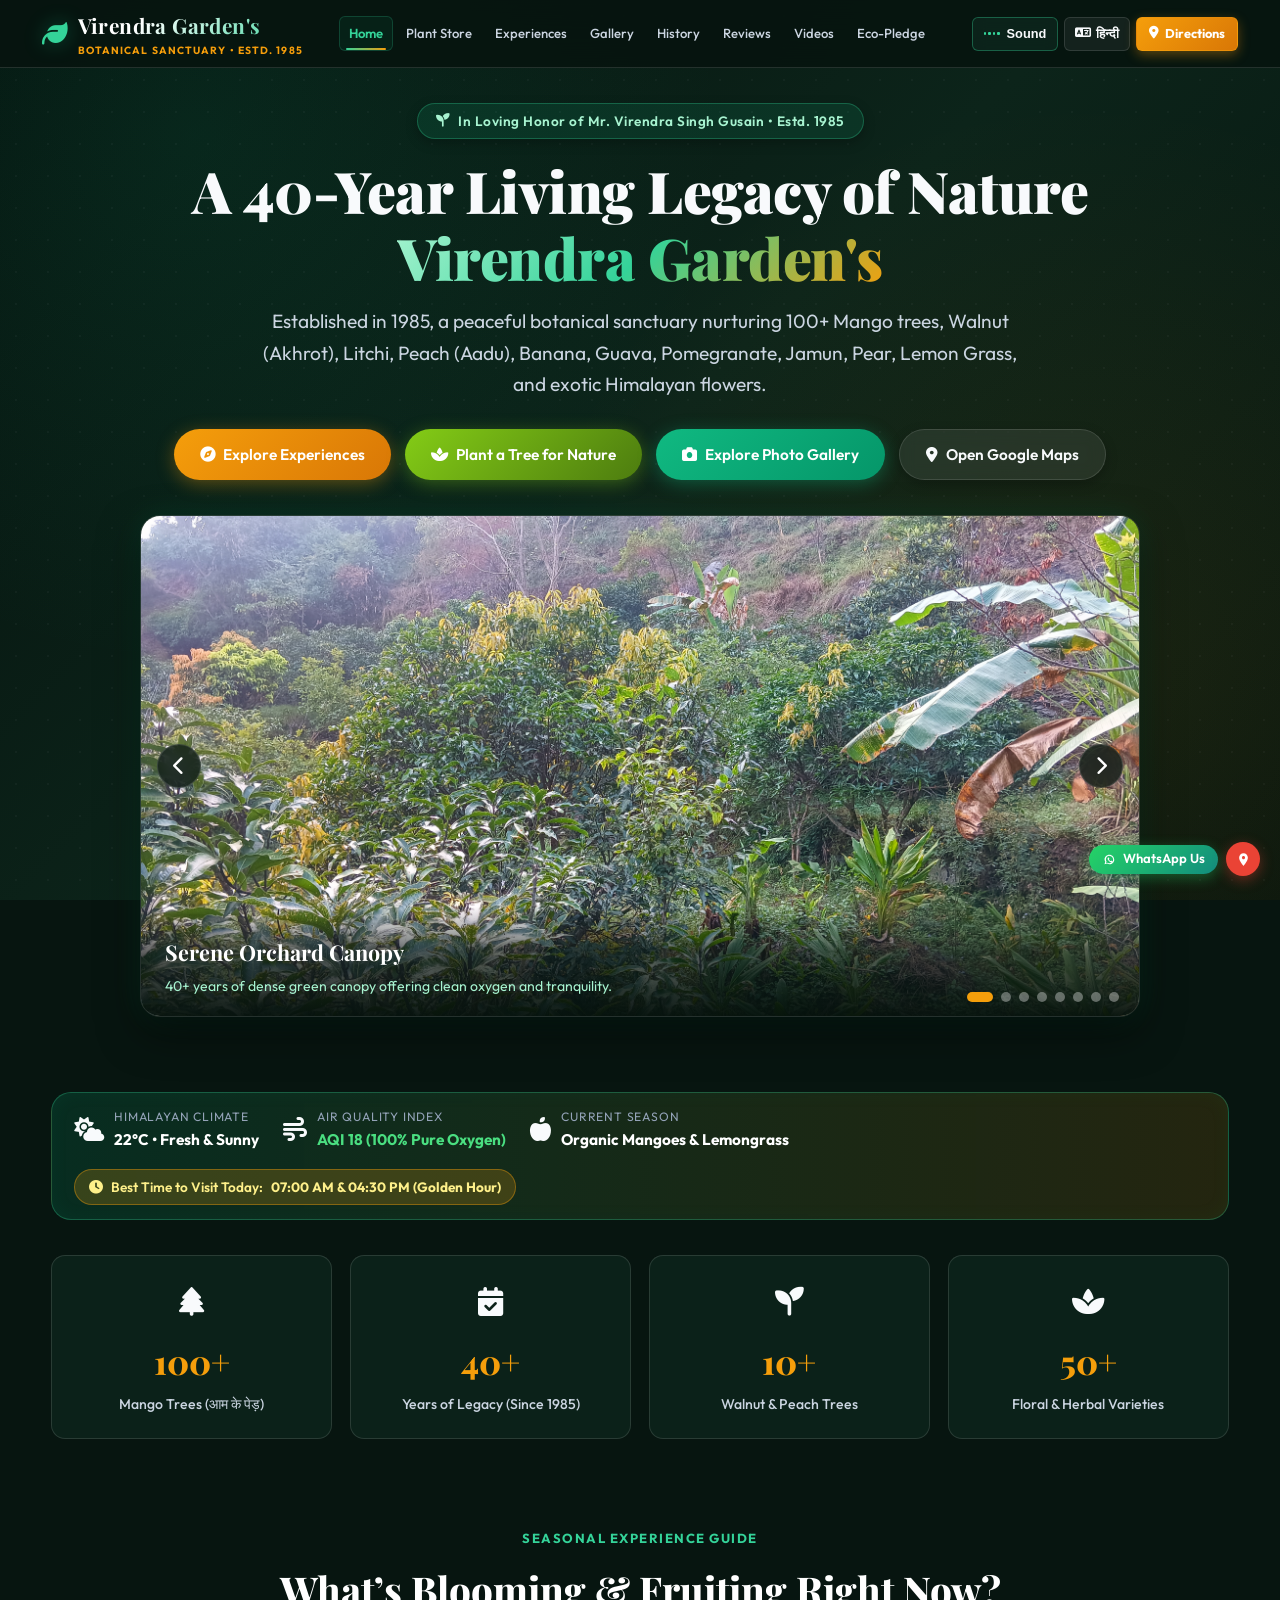
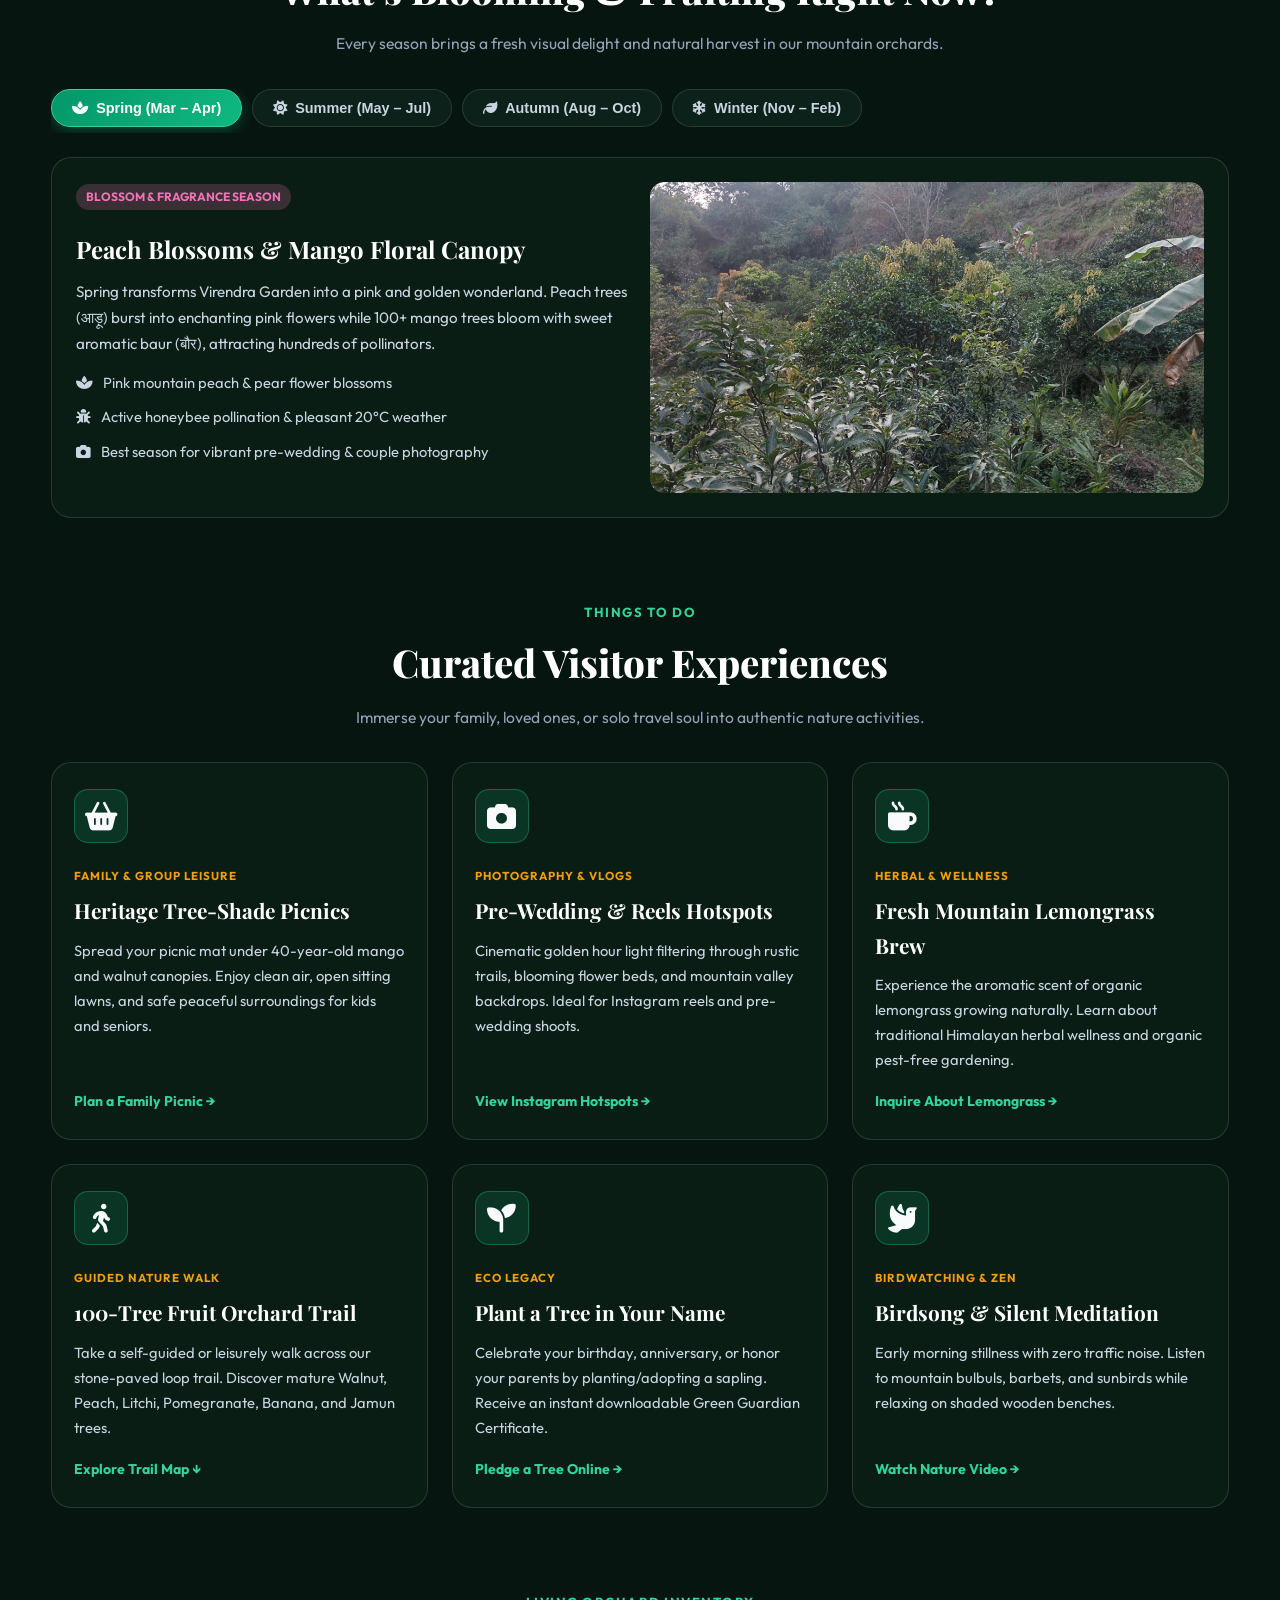
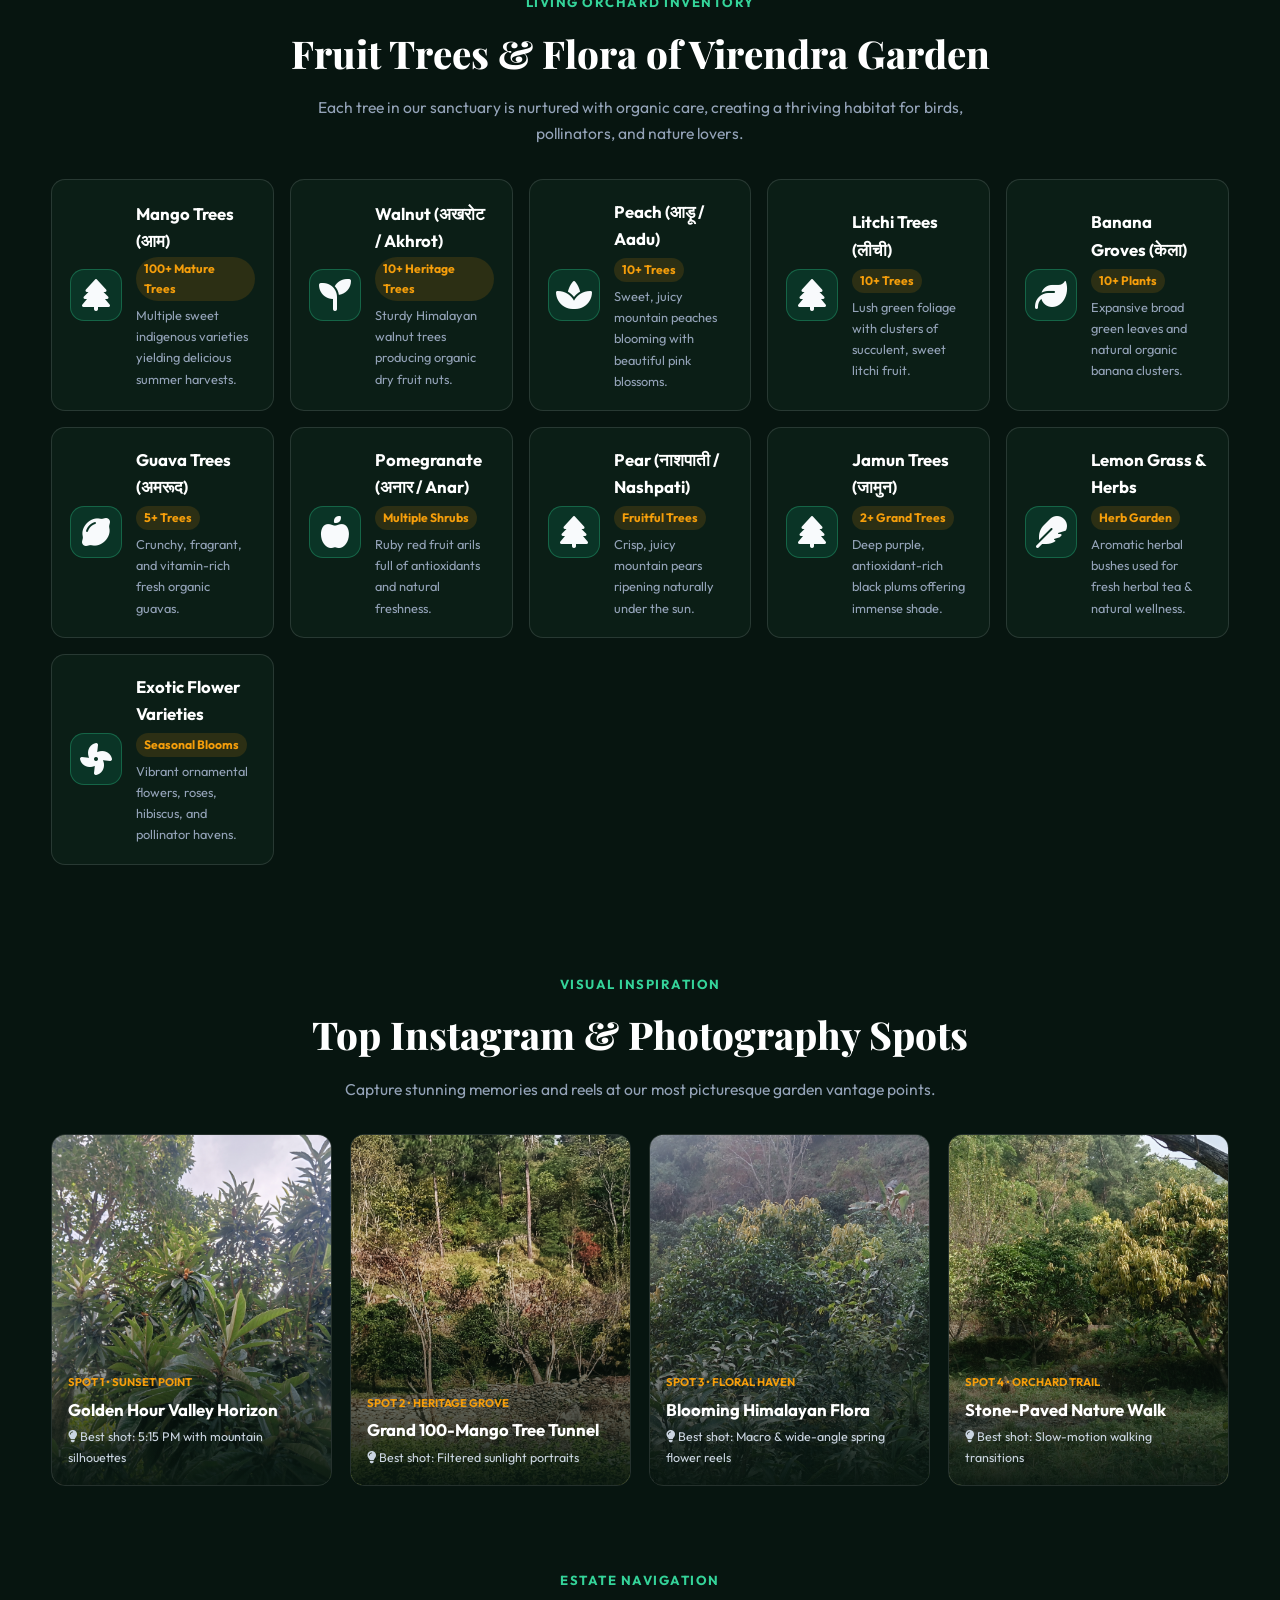
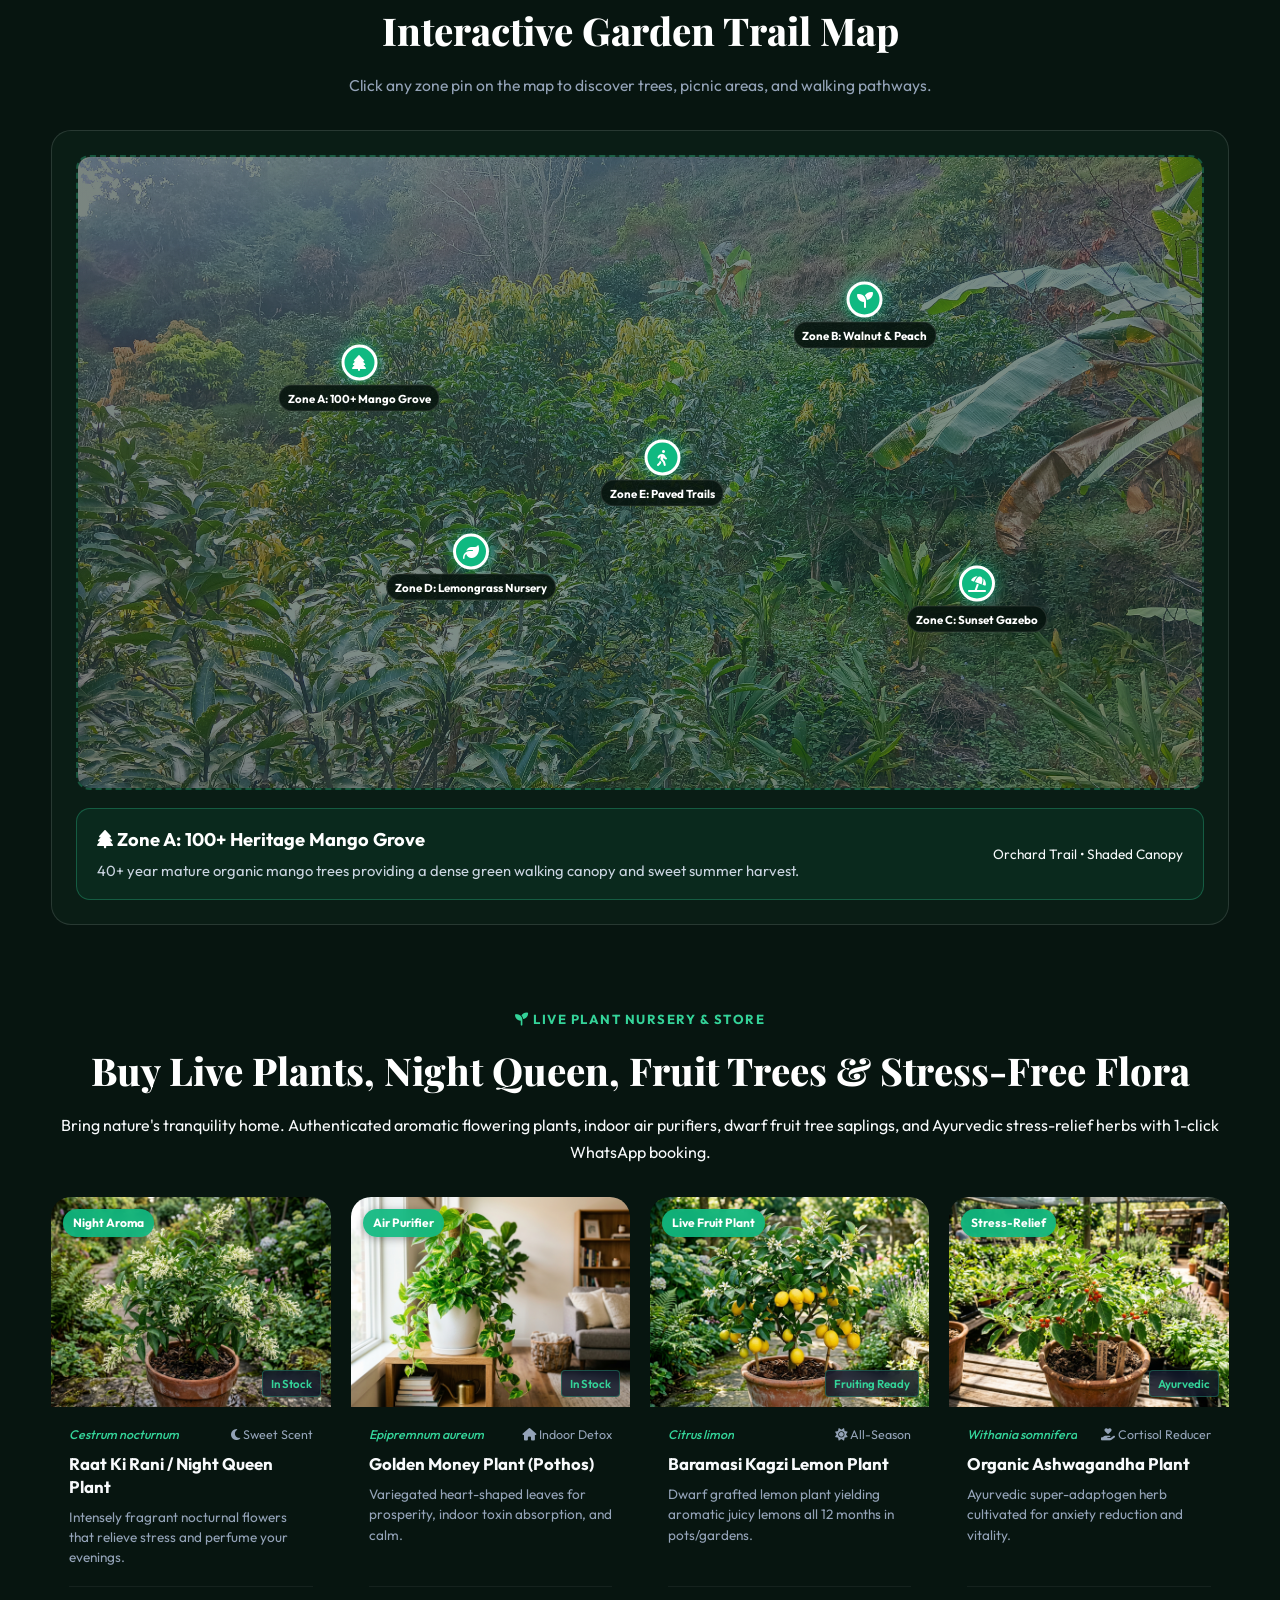
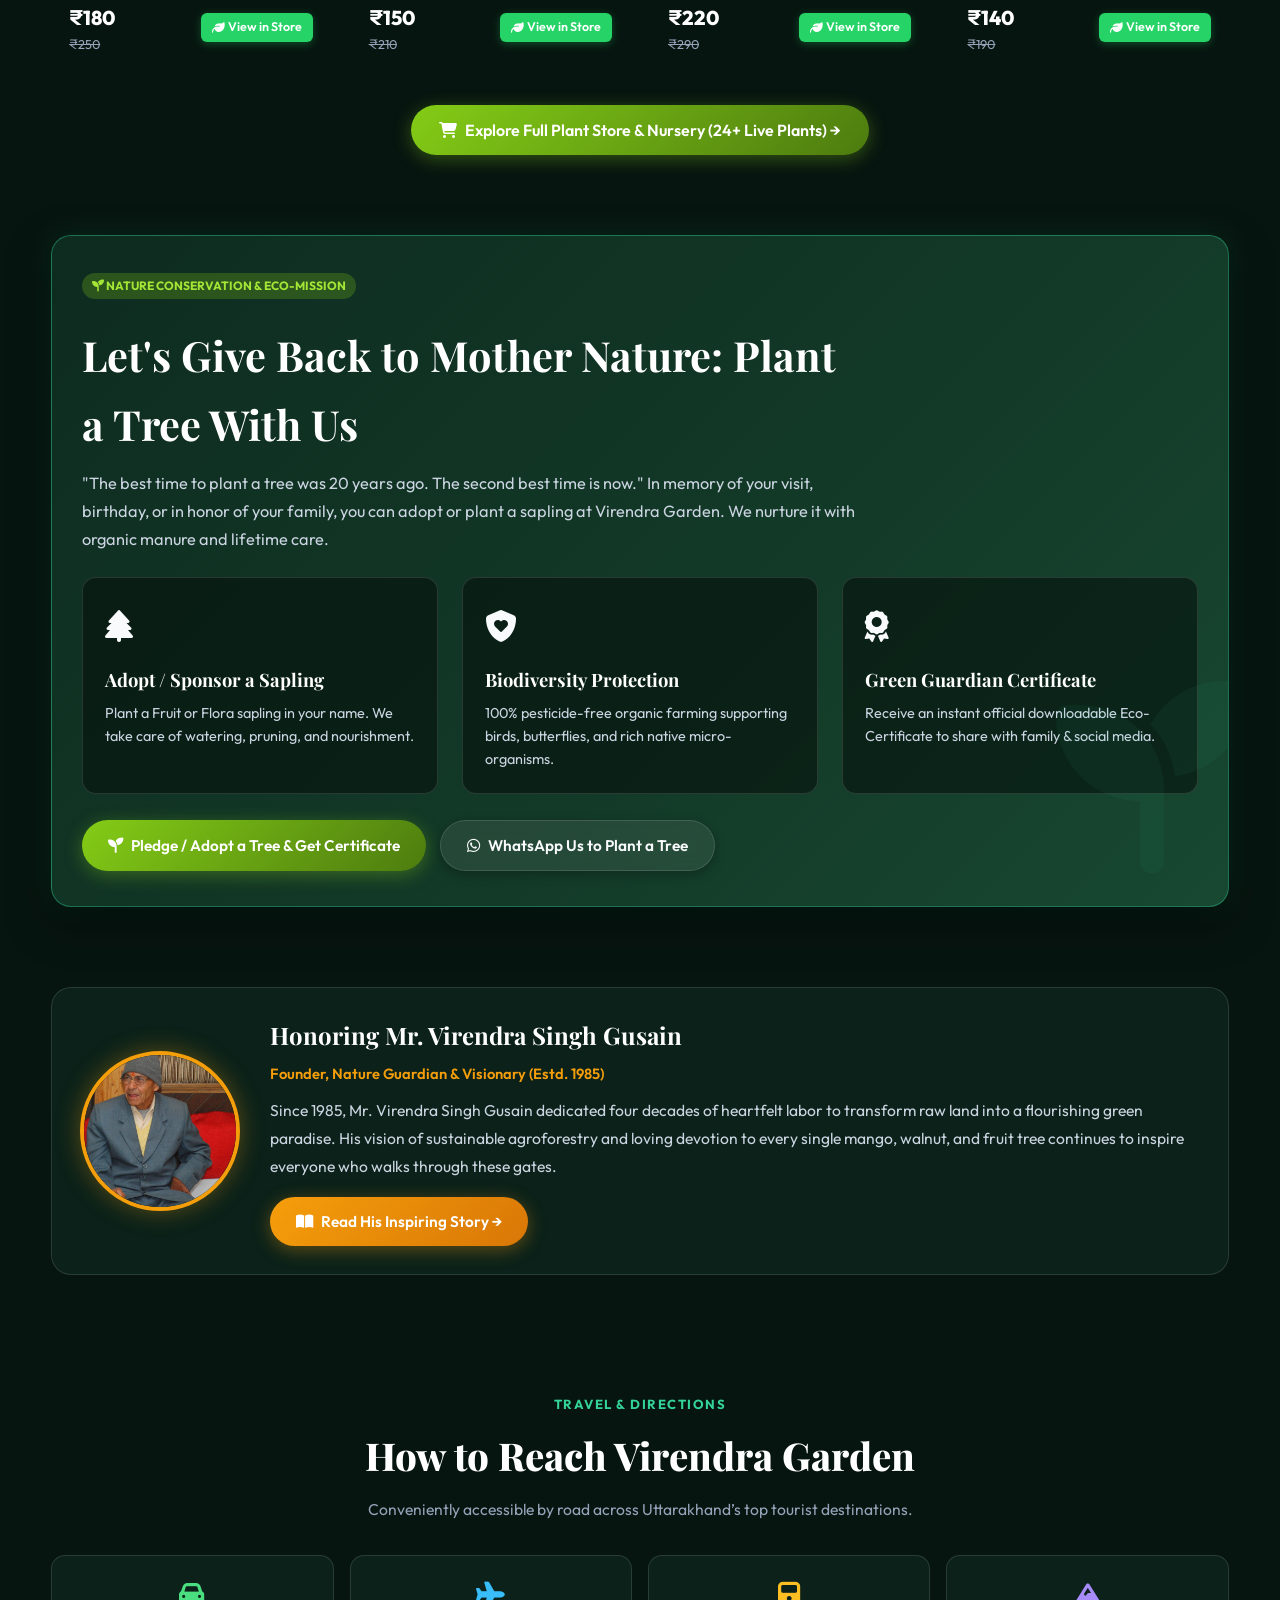
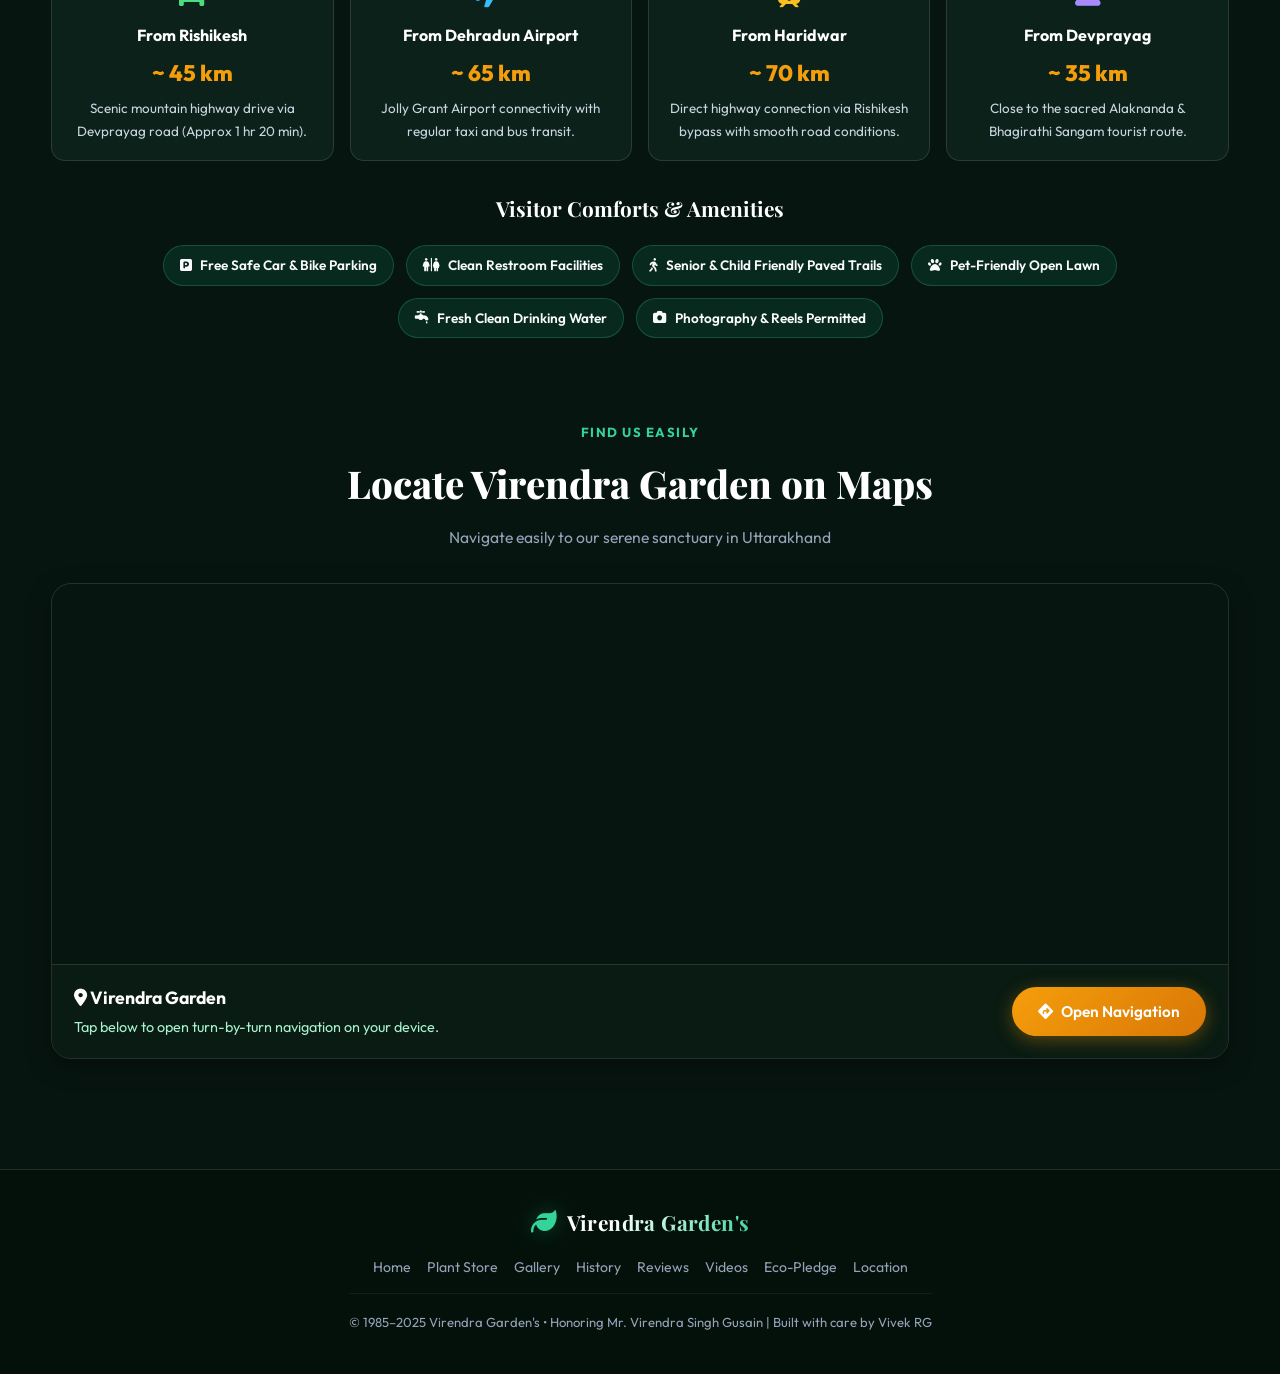
==== commit 4228c51a: "Fix plant images, remove emojis with FontAwesome icons, and unify navbar across pages" ====
--- a/index.html
+++ b/index.html
@@ -5,6 +5,7 @@
   <meta name="viewport" content="width=device-width, initial-scale=1.0">
   <title>Virendra Garden's | 40-Year Botanical Sanctuary & Fruit Orchards (Estd. 1985)</title>
   <meta name="description" content="Experience Uttarakhand's tranquil 40-year living sanctuary – 100+ Mango trees, Walnut, Peach, Litchi, Lemongrass, picnic zones and eco-tree adoption in honor of Mr. Virendra Singh Gusain.">
+  <link rel="stylesheet" href="https://cdnjs.cloudflare.com/ajax/libs/font-awesome/6.5.1/css/all.min.css">
   <link rel="stylesheet" href="css/style.css">
 </head>
 <body>
@@ -14,7 +15,7 @@
     <div class="container nav-wrapper">
       <!-- Left: Brand Logo -->
       <a href="index.html" class="brand-logo">
-        <span class="logo-icon">🌿</span>
+        <span class="logo-icon"><i class="fa-solid fa-leaf"></i></span>
         <div class="brand-text">
           <span class="brand-title">Virendra Garden's</span>
           <span class="brand-tagline">Botanical Sanctuary • Estd. 1985</span>
@@ -24,7 +25,7 @@
       <!-- Middle: Navigation Links -->
       <ul class="nav-links">
         <li><a href="index.html" class="nav-link active">Home</a></li>
-        <li><a href="store.html" class="nav-link">Plant Store & Nursery</a></li>
+        <li><a href="store.html" class="nav-link">Plant Store</a></li>
         <li><a href="#experiencesSection" class="nav-link">Experiences</a></li>
         <li><a href="gallery.html" class="nav-link">Gallery</a></li>
         <li><a href="history.html" class="nav-link">History</a></li>
@@ -45,13 +46,13 @@
           <span class="audio-label">Sound</span>
         </button>
 
-        <button class="lang-switch-btn" aria-label="Toggle Language">🇮🇳 हिन्दी</button>
+        <button class="lang-switch-btn" aria-label="Toggle Language" title="Change Language"><i class="fa-solid fa-language"></i> हिंदी</button>
         
         <a href="https://maps.app.goo.gl/ZvK2q6JAgAgWsp1eA" target="_blank" rel="noopener noreferrer" class="nav-btn-highlight">
-          📍 Directions
+          <i class="fa-solid fa-location-dot"></i> Directions
         </a>
 
-        <button class="mobile-menu-btn" aria-label="Toggle navigation">☰</button>
+        <button class="mobile-menu-btn" aria-label="Toggle navigation"><i class="fa-solid fa-bars"></i></button>
       </div>
     </div>
   </header>
@@ -60,7 +61,7 @@
   <main class="container">
     <section class="hero-section">
       <div class="hero-badge">
-        <span>🌱</span> In Loving Honor of Mr. Virendra Singh Gusain • Estd. 1985
+        <i class="fa-solid fa-seedling"></i> In Loving Honor of Mr. Virendra Singh Gusain • Estd. 1985
       </div>
       <h1 class="hero-title">
         A 40-Year Living Legacy of Nature <br><span>Virendra Garden's</span>
@@ -70,10 +71,10 @@
       </p>
 
       <div class="hero-actions">
-        <a href="#experiencesSection" class="btn btn-gold">🧺 Explore Tourist Experiences</a>
-        <a href="#plantTreeSection" class="btn btn-nature">🌱 Plant a Tree for Nature</a>
-        <a href="gallery.html" class="btn btn-primary">📸 Explore Photo Gallery</a>
-        <a href="https://maps.app.goo.gl/ZvK2q6JAgAgWsp1eA" target="_blank" rel="noopener noreferrer" class="btn btn-glass">📍 Open Google Maps</a>
+        <a href="#experiencesSection" class="btn btn-gold"><i class="fa-solid fa-compass"></i> Explore Experiences</a>
+        <a href="#plantTreeSection" class="btn btn-nature"><i class="fa-solid fa-spa"></i> Plant a Tree for Nature</a>
+        <a href="gallery.html" class="btn btn-primary"><i class="fa-solid fa-camera"></i> Explore Photo Gallery</a>
+        <a href="https://maps.app.goo.gl/ZvK2q6JAgAgWsp1eA" target="_blank" rel="noopener noreferrer" class="btn btn-glass"><i class="fa-solid fa-location-dot"></i> Open Google Maps</a>
       </div>
 
       <!-- Hero Interactive Carousel -->
@@ -137,8 +138,8 @@
           </div>
         </div>
 
-        <button class="slider-btn prev" aria-label="Previous Slide">❮</button>
-        <button class="slider-btn next" aria-label="Next Slide">❯</button>
+        <button class="slider-btn prev" aria-label="Previous Slide"><i class="fa-solid fa-chevron-left"></i></button>
+        <button class="slider-btn next" aria-label="Next Slide"><i class="fa-solid fa-chevron-right"></i></button>
         <div class="slider-dots"></div>
       </div>
     </section>
@@ -147,21 +148,21 @@
     <section class="weather-air-bar">
       <div class="weather-metric-group">
         <div class="weather-metric-item">
-          <span class="weather-metric-icon">⛅</span>
+          <span class="weather-metric-icon"><i class="fa-solid fa-cloud-sun"></i></span>
           <div>
             <div class="weather-metric-label">Himalayan Climate</div>
             <div class="weather-metric-val">22°C • Fresh & Sunny</div>
           </div>
         </div>
         <div class="weather-metric-item">
-          <span class="weather-metric-icon">🍃</span>
+          <span class="weather-metric-icon"><i class="fa-solid fa-wind"></i></span>
           <div>
             <div class="weather-metric-label">Air Quality Index</div>
             <div class="weather-metric-val" style="color: #4ade80;">AQI 18 (100% Pure Oxygen)</div>
           </div>
         </div>
         <div class="weather-metric-item">
-          <span class="weather-metric-icon">🥭</span>
+          <span class="weather-metric-icon"><i class="fa-solid fa-apple-whole"></i></span>
           <div>
             <div class="weather-metric-label">Current Season</div>
             <div class="weather-metric-val">Organic Mangoes & Lemongrass</div>
@@ -169,29 +170,29 @@
         </div>
       </div>
       <div class="weather-best-time">
-        <span>🌅</span> Best Time to Visit Today: <b>07:00 AM & 04:30 PM (Golden Hour)</b>
+        <span><i class="fa-solid fa-clock"></i></span> Best Time to Visit Today: <b>07:00 AM & 04:30 PM (Golden Hour)</b>
       </div>
     </section>
 
     <!-- Key Highlights / Live Stats Grid -->
     <section class="stats-grid">
       <div class="stat-card">
-        <div class="stat-icon">🌳</div>
+        <div class="stat-icon"><i class="fa-solid fa-tree"></i></div>
         <div class="stat-number">100+</div>
         <div class="stat-label">Mango Trees (आम के पेड़)</div>
       </div>
       <div class="stat-card">
-        <div class="stat-icon">📅</div>
+        <div class="stat-icon"><i class="fa-solid fa-calendar-check"></i></div>
         <div class="stat-number">40+</div>
         <div class="stat-label">Years of Legacy (Since 1985)</div>
       </div>
       <div class="stat-card">
-        <div class="stat-icon">🌰</div>
+        <div class="stat-icon"><i class="fa-solid fa-seedling"></i></div>
         <div class="stat-number">10+</div>
         <div class="stat-label">Walnut & Peach Trees</div>
       </div>
       <div class="stat-card">
-        <div class="stat-icon">🌺</div>
+        <div class="stat-icon"><i class="fa-solid fa-spa"></i></div>
         <div class="stat-number">50+</div>
         <div class="stat-label">Floral & Herbal Varieties</div>
       </div>
@@ -206,10 +207,10 @@
       </div>
 
       <div class="season-tabs">
-        <button class="season-tab-btn active" data-season="spring">🌸 Spring (Mar – Apr)</button>
-        <button class="season-tab-btn" data-season="summer">🥭 Summer (May – Jul)</button>
-        <button class="season-tab-btn" data-season="autumn">🌰 Autumn (Aug – Oct)</button>
-        <button class="season-tab-btn" data-season="winter">☀️ Winter (Nov – Feb)</button>
+        <button class="season-tab-btn active" data-season="spring"><i class="fa-solid fa-spa"></i> Spring (Mar – Apr)</button>
+        <button class="season-tab-btn" data-season="summer"><i class="fa-solid fa-sun"></i> Summer (May – Jul)</button>
+        <button class="season-tab-btn" data-season="autumn"><i class="fa-solid fa-leaf"></i> Autumn (Aug – Oct)</button>
+        <button class="season-tab-btn" data-season="winter"><i class="fa-solid fa-snowflake"></i> Winter (Nov – Feb)</button>
       </div>
 
       <!-- Spring Card -->
@@ -221,9 +222,9 @@
             Spring transforms Virendra Garden into a pink and golden wonderland. Peach trees (आड़ू) burst into enchanting pink flowers while 100+ mango trees bloom with sweet aromatic baur (बौर), attracting hundreds of pollinators.
           </p>
           <ul class="season-highlights-list">
-            <li><span>🌸</span> Pink mountain peach & pear flower blossoms</li>
-            <li><span>🐝</span> Active honeybee pollination & pleasant 20°C weather</li>
-            <li><span>📸</span> Best season for vibrant pre-wedding & couple photography</li>
+            <li><span><i class="fa-solid fa-spa"></i></span> Pink mountain peach & pear flower blossoms</li>
+            <li><span><i class="fa-solid fa-bug"></i></span> Active honeybee pollination & pleasant 20°C weather</li>
+            <li><span><i class="fa-solid fa-camera"></i></span> Best season for vibrant pre-wedding & couple photography</li>
           </ul>
         </div>
         <div style="border-radius: var(--radius-md); overflow: hidden;">
@@ -240,9 +241,9 @@
             Summer is our sweetest season! The branches of our 40-year-old trees bow with juicy, naturally ripened chemical-free mangoes, succulent litchis, and fresh peaches. Shaded canopies keep the garden 5°C cooler than the city.
           </p>
           <ul class="season-highlights-list">
-            <li><span>🥭</span> Fresh organic mango picking & tasting experience</li>
-            <li><span>🍒</span> Juicy red Litchi bunches ready for harvest</li>
-            <li><span>🧺</span> Shaded lawn picnics under grand 40-year mango tree canopies</li>
+            <li><span><i class="fa-solid fa-apple-whole"></i></span> Fresh organic mango picking & tasting experience</li>
+            <li><span><i class="fa-solid fa-lemon"></i></span> Juicy red Litchi bunches ready for harvest</li>
+            <li><span><i class="fa-solid fa-basket-shopping"></i></span> Shaded lawn picnics under grand 40-year mango tree canopies</li>
           </ul>
         </div>
         <div style="border-radius: var(--radius-md); overflow: hidden;">
@@ -259,9 +260,9 @@
             Autumn brings clear Himalayan blue skies and the harvest of our sturdy Walnut trees. The garden trails are draped in golden afternoon sunlight, making evening walks therapeutic and unforgettable.
           </p>
           <ul class="season-highlights-list">
-            <li><span>🌰</span> Organic Walnut (Akhrot) collection & curing</li>
-            <li><span>🍐</span> Crisp mountain pears (Nashpati) & Pomegranates</li>
-            <li><span>🌄</span> Unobstructed crystal clear sunset horizon</li>
+            <li><span><i class="fa-solid fa-seedling"></i></span> Organic Walnut (Akhrot) collection & curing</li>
+            <li><span><i class="fa-solid fa-tree"></i></span> Crisp mountain pears (Nashpati) & Pomegranates</li>
+            <li><span><i class="fa-solid fa-mountain-sun"></i></span> Unobstructed crystal clear sunset horizon</li>
           </ul>
         </div>
         <div style="border-radius: var(--radius-md); overflow: hidden;">
@@ -278,9 +279,9 @@
             Winter at Virendra Garden is a peaceful retreat. Soak in gentle mountain sunshine on open lawns, sip fresh brewed herbal tea from our Lemongrass beds, and spot migratory Himalayan birds.
           </p>
           <ul class="season-highlights-list">
-            <li><span>🍵</span> Freshly steeped organic Lemongrass mountain tea</li>
-            <li><span>🐦</span> Prime birdwatching season for mountain songbirds</li>
-            <li><span>☀️</span> Warm winter sunbathing on manicured stone-paved trails</li>
+            <li><span><i class="fa-solid fa-mug-hot"></i></span> Freshly steeped organic Lemongrass mountain tea</li>
+            <li><span><i class="fa-solid fa-dove"></i></span> Prime birdwatching season for mountain songbirds</li>
+            <li><span><i class="fa-solid fa-sun"></i></span> Warm winter sunbathing on manicured stone-paved trails</li>
           </ul>
         </div>
         <div style="border-radius: var(--radius-md); overflow: hidden;">
@@ -300,7 +301,7 @@
       <div class="experiences-grid">
         <div class="experience-card">
           <div>
-            <div class="exp-icon-box">🧺</div>
+            <div class="exp-icon-box"><i class="fa-solid fa-basket-shopping"></i></div>
             <span class="exp-badge">Family & Group Leisure</span>
             <h3 class="exp-title">Heritage Tree-Shade Picnics</h3>
             <p class="exp-text">
@@ -312,7 +313,7 @@
 
         <div class="experience-card">
           <div>
-            <div class="exp-icon-box">📸</div>
+            <div class="exp-icon-box"><i class="fa-solid fa-camera"></i></div>
             <span class="exp-badge">Photography & Vlogs</span>
             <h3 class="exp-title">Pre-Wedding & Reels Hotspots</h3>
             <p class="exp-text">
@@ -324,7 +325,7 @@
 
         <div class="experience-card">
           <div>
-            <div class="exp-icon-box">🍵</div>
+            <div class="exp-icon-box"><i class="fa-solid fa-mug-hot"></i></div>
             <span class="exp-badge">Herbal & Wellness</span>
             <h3 class="exp-title">Fresh Mountain Lemongrass Brew</h3>
             <p class="exp-text">
@@ -336,7 +337,7 @@
 
         <div class="experience-card">
           <div>
-            <div class="exp-icon-box">🚶‍♂️</div>
+            <div class="exp-icon-box"><i class="fa-solid fa-person-walking"></i></div>
             <span class="exp-badge">Guided Nature Walk</span>
             <h3 class="exp-title">100-Tree Fruit Orchard Trail</h3>
             <p class="exp-text">
@@ -348,7 +349,7 @@
 
         <div class="experience-card">
           <div>
-            <div class="exp-icon-box">🌱</div>
+            <div class="exp-icon-box"><i class="fa-solid fa-seedling"></i></div>
             <span class="exp-badge">Eco Legacy</span>
             <h3 class="exp-title">Plant a Tree in Your Name</h3>
             <p class="exp-text">
@@ -360,7 +361,7 @@
 
         <div class="experience-card">
           <div>
-            <div class="exp-icon-box">🐦</div>
+            <div class="exp-icon-box"><i class="fa-solid fa-dove"></i></div>
             <span class="exp-badge">Birdwatching & Zen</span>
             <h3 class="exp-title">Birdsong & Silent Meditation</h3>
             <p class="exp-text">
@@ -384,7 +385,7 @@
 
       <div class="tree-inventory-grid">
         <div class="tree-card">
-          <div class="tree-icon-badge">🥭</div>
+          <div class="tree-icon-badge"><i class="fa-solid fa-tree"></i></div>
           <div class="tree-details">
             <h4>Mango Trees (आम)</h4>
             <span class="count-tag">100+ Mature Trees</span>
@@ -393,7 +394,7 @@
         </div>
 
         <div class="tree-card">
-          <div class="tree-icon-badge">🌰</div>
+          <div class="tree-icon-badge"><i class="fa-solid fa-seedling"></i></div>
           <div class="tree-details">
             <h4>Walnut (अखरोट / Akhrot)</h4>
             <span class="count-tag">10+ Heritage Trees</span>
@@ -402,7 +403,7 @@
         </div>
 
         <div class="tree-card">
-          <div class="tree-icon-badge">🍑</div>
+          <div class="tree-icon-badge"><i class="fa-solid fa-spa"></i></div>
           <div class="tree-details">
             <h4>Peach (आड़ू / Aadu)</h4>
             <span class="count-tag">10+ Trees</span>
@@ -411,7 +412,7 @@
         </div>
 
         <div class="tree-card">
-          <div class="tree-icon-badge">🍒</div>
+          <div class="tree-icon-badge"><i class="fa-solid fa-tree"></i></div>
           <div class="tree-details">
             <h4>Litchi Trees (लीची)</h4>
             <span class="count-tag">10+ Trees</span>
@@ -420,7 +421,7 @@
         </div>
 
         <div class="tree-card">
-          <div class="tree-icon-badge">🍌</div>
+          <div class="tree-icon-badge"><i class="fa-solid fa-leaf"></i></div>
           <div class="tree-details">
             <h4>Banana Groves (केला)</h4>
             <span class="count-tag">10+ Plants</span>
@@ -429,7 +430,7 @@
         </div>
 
         <div class="tree-card">
-          <div class="tree-icon-badge">🍈</div>
+          <div class="tree-icon-badge"><i class="fa-solid fa-lemon"></i></div>
           <div class="tree-details">
             <h4>Guava Trees (अमरूद)</h4>
             <span class="count-tag">5+ Trees</span>
@@ -438,7 +439,7 @@
         </div>
 
         <div class="tree-card">
-          <div class="tree-icon-badge">🍎</div>
+          <div class="tree-icon-badge"><i class="fa-solid fa-apple-whole"></i></div>
           <div class="tree-details">
             <h4>Pomegranate (अनार / Anar)</h4>
             <span class="count-tag">Multiple Shrubs</span>
@@ -447,7 +448,7 @@
         </div>
 
         <div class="tree-card">
-          <div class="tree-icon-badge">🍐</div>
+          <div class="tree-icon-badge"><i class="fa-solid fa-tree"></i></div>
           <div class="tree-details">
             <h4>Pear (नाशपाती / Nashpati)</h4>
             <span class="count-tag">Fruitful Trees</span>
@@ -456,7 +457,7 @@
         </div>
 
         <div class="tree-card">
-          <div class="tree-icon-badge">🫐</div>
+          <div class="tree-icon-badge"><i class="fa-solid fa-tree"></i></div>
           <div class="tree-details">
             <h4>Jamun Trees (जामुन)</h4>
             <span class="count-tag">2+ Grand Trees</span>
@@ -465,7 +466,7 @@
         </div>
 
         <div class="tree-card">
-          <div class="tree-icon-badge">🌿</div>
+          <div class="tree-icon-badge"><i class="fa-solid fa-feather"></i></div>
           <div class="tree-details">
             <h4>Lemon Grass & Herbs</h4>
             <span class="count-tag">Herb Garden</span>
@@ -474,7 +475,7 @@
         </div>
 
         <div class="tree-card">
-          <div class="tree-icon-badge">🌺</div>
+          <div class="tree-icon-badge"><i class="fa-solid fa-fan"></i></div>
           <div class="tree-details">
             <h4>Exotic Flower Varieties</h4>
             <span class="count-tag">Seasonal Blooms</span>
@@ -498,7 +499,7 @@
           <div class="insta-overlay">
             <span class="insta-tag">Spot 1 • Sunset Point</span>
             <h4 class="insta-title">Golden Hour Valley Horizon</h4>
-            <span class="insta-tip">💡 Best shot: 5:15 PM with mountain silhouettes</span>
+            <span class="insta-tip"><i class="fa-solid fa-lightbulb"></i> Best shot: 5:15 PM with mountain silhouettes</span>
           </div>
         </div>
 
@@ -507,7 +508,7 @@
           <div class="insta-overlay">
             <span class="insta-tag">Spot 2 • Heritage Grove</span>
             <h4 class="insta-title">Grand 100-Mango Tree Tunnel</h4>
-            <span class="insta-tip">💡 Best shot: Filtered sunlight portraits</span>
+            <span class="insta-tip"><i class="fa-solid fa-lightbulb"></i> Best shot: Filtered sunlight portraits</span>
           </div>
         </div>
 
@@ -516,7 +517,7 @@
           <div class="insta-overlay">
             <span class="insta-tag">Spot 3 • Floral Haven</span>
             <h4 class="insta-title">Blooming Himalayan Flora</h4>
-            <span class="insta-tip">💡 Best shot: Macro & wide-angle spring flower reels</span>
+            <span class="insta-tip"><i class="fa-solid fa-lightbulb"></i> Best shot: Macro & wide-angle spring flower reels</span>
           </div>
         </div>
 
@@ -525,7 +526,7 @@
           <div class="insta-overlay">
             <span class="insta-tag">Spot 4 • Orchard Trail</span>
             <h4 class="insta-title">Stone-Paved Nature Walk</h4>
-            <span class="insta-tip">💡 Best shot: Slow-motion walking transitions</span>
+            <span class="insta-tip"><i class="fa-solid fa-lightbulb"></i> Best shot: Slow-motion walking transitions</span>
           </div>
         </div>
       </div>
@@ -545,38 +546,38 @@
           
           <!-- Pin A: Mango Grove -->
           <div class="map-pin" style="top: 35%; left: 25%;" data-zone="mango">
-            <div class="map-pin-pulse">🥭</div>
+            <div class="map-pin-pulse"><i class="fa-solid fa-tree"></i></div>
             <div class="map-pin-label">Zone A: 100+ Mango Grove</div>
           </div>
 
           <!-- Pin B: Walnut Hill -->
           <div class="map-pin" style="top: 25%; left: 70%;" data-zone="walnut">
-            <div class="map-pin-pulse">🌰</div>
+            <div class="map-pin-pulse"><i class="fa-solid fa-seedling"></i></div>
             <div class="map-pin-label">Zone B: Walnut & Peach</div>
           </div>
 
           <!-- Pin C: Sunset Gazebo -->
           <div class="map-pin" style="top: 70%; left: 80%;" data-zone="gazebo">
-            <div class="map-pin-pulse">🧺</div>
+            <div class="map-pin-pulse"><i class="fa-solid fa-umbrella-beach"></i></div>
             <div class="map-pin-label">Zone C: Sunset Gazebo</div>
           </div>
 
           <!-- Pin D: Herbal Beds -->
           <div class="map-pin" style="top: 65%; left: 35%;" data-zone="herbal">
-            <div class="map-pin-pulse">🍵</div>
+            <div class="map-pin-pulse"><i class="fa-solid fa-leaf"></i></div>
             <div class="map-pin-label">Zone D: Lemongrass Nursery</div>
           </div>
 
           <!-- Pin E: Walking Loop -->
           <div class="map-pin" style="top: 50%; left: 52%;" data-zone="trails">
-            <div class="map-pin-pulse">🚶‍♂️</div>
+            <div class="map-pin-pulse"><i class="fa-solid fa-person-walking"></i></div>
             <div class="map-pin-label">Zone E: Paved Trails</div>
           </div>
         </div>
 
         <div class="map-zone-info-card">
           <div>
-            <h4 id="mapZoneTitle" style="color: #fff; font-size: 1.15rem; margin-bottom: 4px;">🥭 Zone A: 100+ Heritage Mango Grove</h4>
+            <h4 id="mapZoneTitle" style="color: #fff; font-size: 1.15rem; margin-bottom: 4px;"><i class="fa-solid fa-tree"></i> Zone A: 100+ Heritage Mango Grove</h4>
             <p id="mapZoneDesc" style="color: var(--text-dim); font-size: 0.92rem;">40+ year mature organic mango trees providing a dense green walking canopy and sweet summer harvest.</p>
           </div>
           <span class="count-tag" id="mapZoneTag" style="font-size: 0.85rem;">Orchard Trail • Shaded Canopy</span>
@@ -587,7 +588,7 @@
     <!-- Botanical Nursery & Plant Store Showcase Section -->
     <section class="section" id="nurseryStoreSection">
       <div class="section-header">
-        <span class="section-badge">🌱 Live Plant Nursery & Store</span>
+        <span class="section-badge"><i class="fa-solid fa-seedling"></i> Live Plant Nursery & Store</span>
         <h2 class="section-title">Buy Live Plants, Night Queen, Fruit Trees & Stress-Free Flora</h2>
         <p class="section-subtitle">
           Bring nature's tranquility home. Authenticated aromatic flowering plants, indoor air purifiers, dwarf fruit tree saplings, and Ayurvedic stress-relief herbs with 1-click WhatsApp booking.
@@ -605,7 +606,7 @@
           <div class="product-body">
             <div class="product-meta">
               <span class="botanical-tag">Cestrum nocturnum</span>
-              <span class="care-tag">🌙 Sweet Scent</span>
+              <span class="care-tag"><i class="fa-solid fa-moon"></i> Sweet Scent</span>
             </div>
             <h3 class="product-title">Raat Ki Rani / Night Queen Plant</h3>
             <p class="product-desc">Intensely fragrant nocturnal flowers that relieve stress and perfume your evenings.</p>
@@ -614,7 +615,7 @@
                 <span class="curr-price">₹180</span>
                 <span class="orig-price">₹250</span>
               </div>
-              <a href="store.html" class="btn-store-action btn-wa-buy">🌿 View in Store</a>
+              <a href="store.html" class="btn-store-action btn-wa-buy"><i class="fa-solid fa-leaf"></i> View in Store</a>
             </div>
           </div>
         </div>
@@ -629,7 +630,7 @@
           <div class="product-body">
             <div class="product-meta">
               <span class="botanical-tag">Epipremnum aureum</span>
-              <span class="care-tag">🏡 Indoor Detox</span>
+              <span class="care-tag"><i class="fa-solid fa-house"></i> Indoor Detox</span>
             </div>
             <h3 class="product-title">Golden Money Plant (Pothos)</h3>
             <p class="product-desc">Variegated heart-shaped leaves for prosperity, indoor toxin absorption, and calm.</p>
@@ -638,7 +639,7 @@
                 <span class="curr-price">₹150</span>
                 <span class="orig-price">₹210</span>
               </div>
-              <a href="store.html" class="btn-store-action btn-wa-buy">🌿 View in Store</a>
+              <a href="store.html" class="btn-store-action btn-wa-buy"><i class="fa-solid fa-leaf"></i> View in Store</a>
             </div>
           </div>
         </div>
@@ -653,7 +654,7 @@
           <div class="product-body">
             <div class="product-meta">
               <span class="botanical-tag">Citrus limon</span>
-              <span class="care-tag">☀️ All-Season</span>
+              <span class="care-tag"><i class="fa-solid fa-sun"></i> All-Season</span>
             </div>
             <h3 class="product-title">Baramasi Kagzi Lemon Plant</h3>
             <p class="product-desc">Dwarf grafted lemon plant yielding aromatic juicy lemons all 12 months in pots/gardens.</p>
@@ -662,7 +663,7 @@
                 <span class="curr-price">₹220</span>
                 <span class="orig-price">₹290</span>
               </div>
-              <a href="store.html" class="btn-store-action btn-wa-buy">🌿 View in Store</a>
+              <a href="store.html" class="btn-store-action btn-wa-buy"><i class="fa-solid fa-leaf"></i> View in Store</a>
             </div>
           </div>
         </div>
@@ -677,7 +678,7 @@
           <div class="product-body">
             <div class="product-meta">
               <span class="botanical-tag">Withania somnifera</span>
-              <span class="care-tag">🧘 Cortisol Reducer</span>
+              <span class="care-tag"><i class="fa-solid fa-hand-holding-heart"></i> Cortisol Reducer</span>
             </div>
             <h3 class="product-title">Organic Ashwagandha Plant</h3>
             <p class="product-desc">Ayurvedic super-adaptogen herb cultivated for anxiety reduction and vitality.</p>
@@ -686,7 +687,7 @@
                 <span class="curr-price">₹140</span>
                 <span class="orig-price">₹190</span>
               </div>
-              <a href="store.html" class="btn-store-action btn-wa-buy">🌿 View in Store</a>
+              <a href="store.html" class="btn-store-action btn-wa-buy"><i class="fa-solid fa-leaf"></i> View in Store</a>
             </div>
           </div>
         </div>
@@ -694,7 +695,7 @@
 
       <div style="text-align: center; margin-top: 32px;">
         <a href="store.html" class="btn btn-nature" style="padding: 12px 28px; font-size: 1rem;">
-          🛒 Explore Full Plant Store & Nursery (24+ Live Plants) →
+          <i class="fa-solid fa-cart-shopping"></i> Explore Full Plant Store & Nursery (24+ Live Plants) →
         </a>
       </div>
     </section>
@@ -702,7 +703,7 @@
     <!-- Eco-Initiative / "Plant a Tree for Nature" Section -->
     <section class="eco-initiative-banner" id="plantTreeSection">
       <div style="max-width: 780px;">
-        <span class="feature-tag" style="background: rgba(132, 204, 22, 0.25); color: #a3e635;">🌱 Nature Conservation & Eco-Mission</span>
+        <span class="feature-tag" style="background: rgba(132, 204, 22, 0.25); color: #a3e635;"><i class="fa-solid fa-seedling"></i> Nature Conservation & Eco-Mission</span>
         <h2 style="font-family: var(--font-serif); font-size: clamp(1.8rem, 4vw, 2.6rem); color: #fff; margin: 12px 0;">
           Let's Give Back to Mother Nature: <span>Plant a Tree With Us</span>
         </h2>
@@ -713,27 +714,27 @@
 
       <div class="eco-grid">
         <div class="eco-card">
-          <div class="eco-icon">🌳</div>
+          <div class="eco-icon"><i class="fa-solid fa-tree"></i></div>
           <h3 class="eco-title">Adopt / Sponsor a Sapling</h3>
           <p class="eco-text">Plant a Fruit or Flora sapling in your name. We take care of watering, pruning, and nourishment.</p>
         </div>
 
         <div class="eco-card">
-          <div class="eco-icon">🐝</div>
+          <div class="eco-icon"><i class="fa-solid fa-shield-heart"></i></div>
           <h3 class="eco-title">Biodiversity Protection</h3>
           <p class="eco-text">100% pesticide-free organic farming supporting birds, butterflies, and rich native micro-organisms.</p>
         </div>
 
         <div class="eco-card">
-          <div class="eco-icon">📜</div>
+          <div class="eco-icon"><i class="fa-solid fa-award"></i></div>
           <h3 class="eco-title">Green Guardian Certificate</h3>
           <p class="eco-text">Receive an instant official downloadable Eco-Certificate to share with family & social media.</p>
         </div>
       </div>
 
       <div style="display: flex; gap: 14px; flex-wrap: wrap; margin-top: 26px;">
-        <a href="feedback.html" class="btn btn-nature">🌱 Pledge / Adopt a Tree & Get Certificate</a>
-        <a href="https://wa.me/917451920608?text=Hello!%20I%20want%20to%20participate%20in%20planting/adopting%20a%20tree%20at%20Virendra%20Garden." target="_blank" rel="noopener noreferrer" class="btn btn-glass">💬 WhatsApp Us to Plant a Tree</a>
+        <a href="feedback.html" class="btn btn-nature"><i class="fa-solid fa-seedling"></i> Pledge / Adopt a Tree & Get Certificate</a>
+        <a href="https://wa.me/917451920608?text=Hello!%20I%20want%20to%20participate%20in%20planting/adopting%20a%20tree%20at%20Virendra%20Garden." target="_blank" rel="noopener noreferrer" class="btn btn-glass"><i class="fa-brands fa-whatsapp"></i> WhatsApp Us to Plant a Tree</a>
       </div>
     </section>
 
@@ -748,7 +749,7 @@
             Since 1985, Mr. Virendra Singh Gusain dedicated four decades of heartfelt labor to transform raw land into a flourishing green paradise. His vision of sustainable agroforestry and loving devotion to every single mango, walnut, and fruit tree continues to inspire everyone who walks through these gates.
           </p>
           <div style="margin-top: 16px;">
-            <a href="history.html" class="btn btn-gold">📖 Read His Inspiring Story →</a>
+            <a href="history.html" class="btn btn-gold"><i class="fa-solid fa-book-open"></i> Read His Inspiring Story →</a>
           </div>
         </div>
       </div>
@@ -764,28 +765,28 @@
 
       <div class="routes-grid">
         <div class="route-card">
-          <div style="font-size: 1.6rem;">🚗</div>
+          <div style="font-size: 1.6rem; color: #4ade80;"><i class="fa-solid fa-car"></i></div>
           <div style="font-weight: 700; color: #fff; margin-top: 6px;">From Rishikesh</div>
           <div class="route-distance">~ 45 km</div>
           <p style="color: var(--text-dim); font-size: 0.84rem;">Scenic mountain highway drive via Devprayag road (Approx 1 hr 20 min).</p>
         </div>
 
         <div class="route-card">
-          <div style="font-size: 1.6rem;">✈️</div>
+          <div style="font-size: 1.6rem; color: #38bdf8;"><i class="fa-solid fa-plane"></i></div>
           <div style="font-weight: 700; color: #fff; margin-top: 6px;">From Dehradun Airport</div>
           <div class="route-distance">~ 65 km</div>
           <p style="color: var(--text-dim); font-size: 0.84rem;">Jolly Grant Airport connectivity with regular taxi and bus transit.</p>
         </div>
 
         <div class="route-card">
-          <div style="font-size: 1.6rem;">🚆</div>
+          <div style="font-size: 1.6rem; color: #fbbf24;"><i class="fa-solid fa-train"></i></div>
           <div style="font-weight: 700; color: #fff; margin-top: 6px;">From Haridwar</div>
           <div class="route-distance">~ 70 km</div>
           <p style="color: var(--text-dim); font-size: 0.84rem;">Direct highway connection via Rishikesh bypass with smooth road conditions.</p>
         </div>
 
         <div class="route-card">
-          <div style="font-size: 1.6rem;">🏞️</div>
+          <div style="font-size: 1.6rem; color: #a78bfa;"><i class="fa-solid fa-mountain"></i></div>
           <div style="font-weight: 700; color: #fff; margin-top: 6px;">From Devprayag</div>
           <div class="route-distance">~ 35 km</div>
           <p style="color: var(--text-dim); font-size: 0.84rem;">Close to the sacred Alaknanda & Bhagirathi Sangam tourist route.</p>
@@ -796,12 +797,12 @@
       <div style="margin-top: 30px;">
         <h3 style="font-family: var(--font-serif); font-size: 1.3rem; color: #fff; margin-bottom: 12px; text-align: center;">Visitor Comforts & Amenities</h3>
         <div class="amenities-badges-grid" style="justify-content: center;">
-          <div class="amenity-pill"><span>🅿️</span> Free Safe Car & Bike Parking</div>
-          <div class="amenity-pill"><span>🚻</span> Clean Restroom Facilities</div>
-          <div class="amenity-pill"><span>🚶‍♂️</span> Senior & Child Friendly Paved Trails</div>
-          <div class="amenity-pill"><span>🐕</span> Pet-Friendly Open Lawn</div>
-          <div class="amenity-pill"><span>🚰</span> Fresh Clean Drinking Water</div>
-          <div class="amenity-pill"><span>📸</span> Photography & Reels Permitted</div>
+          <div class="amenity-pill"><i class="fa-solid fa-square-parking"></i> Free Safe Car & Bike Parking</div>
+          <div class="amenity-pill"><i class="fa-solid fa-restroom"></i> Clean Restroom Facilities</div>
+          <div class="amenity-pill"><i class="fa-solid fa-person-walking"></i> Senior & Child Friendly Paved Trails</div>
+          <div class="amenity-pill"><i class="fa-solid fa-paw"></i> Pet-Friendly Open Lawn</div>
+          <div class="amenity-pill"><i class="fa-solid fa-faucet-drip"></i> Fresh Clean Drinking Water</div>
+          <div class="amenity-pill"><i class="fa-solid fa-camera"></i> Photography & Reels Permitted</div>
         </div>
       </div>
     </section>
@@ -824,11 +825,11 @@
         </iframe>
         <div class="map-card-overlay">
           <div>
-            <h4 style="color:#fff; font-size:1.1rem; margin-bottom:4px;">📍 Virendra Garden</h4>
+            <h4 style="color:#fff; font-size:1.1rem; margin-bottom:4px;"><i class="fa-solid fa-location-dot"></i> Virendra Garden</h4>
             <p style="color:var(--text-accent); font-size:0.9rem;">Tap below to open turn-by-turn navigation on your device.</p>
           </div>
           <a href="https://maps.app.goo.gl/ZvK2q6JAgAgWsp1eA" target="_blank" rel="noopener noreferrer" class="btn btn-gold">
-            🧭 Open Navigation
+            <i class="fa-solid fa-diamond-turn-right"></i> Open Navigation
           </a>
         </div>
       </div>
@@ -839,15 +840,15 @@
   <!-- Green Guardian Certificate Modal -->
   <div class="cert-modal">
     <div class="cert-modal-content">
-      <button class="cert-close-btn" style="position: absolute; top: 14px; right: 18px; background: transparent; border: none; color: #fff; font-size: 1.5rem; cursor: pointer;">✕</button>
-      <h3 style="font-family: var(--font-serif); font-size: 1.4rem; color: var(--accent-gold); margin-bottom: 4px;">🌿 Official Green Guardian Certificate</h3>
+      <button class="cert-close-btn" style="position: absolute; top: 14px; right: 18px; background: transparent; border: none; color: #fff; font-size: 1.2rem; cursor: pointer;"><i class="fa-solid fa-xmark"></i></button>
+      <h3 style="font-family: var(--font-serif); font-size: 1.4rem; color: var(--accent-gold); margin-bottom: 4px;"><i class="fa-solid fa-award"></i> Official Green Guardian Certificate</h3>
       <p style="color: var(--text-dim); font-size: 0.88rem;">Thank you for adopting a tree at Virendra Garden (Estd. 1985).</p>
       
       <canvas id="certCanvas" class="cert-canvas-preview"></canvas>
 
       <div class="cert-actions">
-        <button id="downloadCertBtn" class="btn btn-gold">📥 Download High-Res PNG</button>
-        <button id="shareCertBtn" class="btn btn-nature">💬 Share on WhatsApp</button>
+        <button id="downloadCertBtn" class="btn btn-gold"><i class="fa-solid fa-download"></i> Download High-Res PNG</button>
+        <button id="shareCertBtn" class="btn btn-nature"><i class="fa-brands fa-whatsapp"></i> Share on WhatsApp</button>
       </div>
     </div>
   </div>
@@ -856,21 +857,21 @@
   <footer class="site-footer">
     <div class="container footer-content">
       <div class="brand-logo">
-        <span class="logo-icon">🌿</span>
+        <span class="logo-icon"><i class="fa-solid fa-leaf"></i></span>
         <span class="brand-title" style="font-size: 1.3rem;">Virendra Garden's</span>
       </div>
       <ul class="footer-links">
         <li><a href="index.html">Home</a></li>
-        <li><a href="store.html">Plant Store & Nursery</a></li>
+        <li><a href="store.html">Plant Store</a></li>
         <li><a href="gallery.html">Gallery</a></li>
         <li><a href="history.html">History</a></li>
         <li><a href="reviews.html">Reviews</a></li>
         <li><a href="videos.html">Videos</a></li>
-        <li><a href="feedback.html">Feedback & Plant a Tree</a></li>
+        <li><a href="feedback.html">Eco-Pledge</a></li>
         <li><a href="https://maps.app.goo.gl/ZvK2q6JAgAgWsp1eA" target="_blank" rel="noopener noreferrer">Location</a></li>
       </ul>
       <div class="footer-bottom">
-        © 1985–2025 Virendra Garden's • Honoring Mr. Virendra Singh Gusain | Built with 🌿 by Vivek RG
+        © 1985–2025 Virendra Garden's • Honoring Mr. Virendra Singh Gusain | Built with care by Vivek RG
       </div>
     </div>
   </footer>
@@ -889,27 +890,27 @@
   <!-- Bottom Floating Navigation for Mobile -->
   <nav class="bottom-floating-nav">
     <a href="index.html" class="bottom-nav-item active">
-      <span class="icon">🏠</span>
+      <span class="icon"><i class="fa-solid fa-house"></i></span>
       <span>Home</span>
     </a>
     <a href="store.html" class="bottom-nav-item">
-      <span class="icon">🛒</span>
+      <span class="icon"><i class="fa-solid fa-cart-shopping"></i></span>
       <span>Store</span>
     </a>
     <a href="gallery.html" class="bottom-nav-item">
-      <span class="icon">🖼️</span>
+      <span class="icon"><i class="fa-solid fa-images"></i></span>
       <span>Gallery</span>
     </a>
     <a href="reviews.html" class="bottom-nav-item">
-      <span class="icon">⭐</span>
+      <span class="icon"><i class="fa-solid fa-star"></i></span>
       <span>Reviews</span>
     </a>
     <a href="history.html" class="bottom-nav-item">
-      <span class="icon">📖</span>
+      <span class="icon"><i class="fa-solid fa-book-open"></i></span>
       <span>History</span>
     </a>
     <a href="feedback.html" class="bottom-nav-item">
-      <span class="icon">🌱</span>
+      <span class="icon"><i class="fa-solid fa-seedling"></i></span>
       <span>Eco-Pledge</span>
     </a>
   </nav>
--- a/css/style.css
+++ b/css/style.css
@@ -128,25 +128,33 @@
   top: 0;
   left: 0;
   width: 100%;
-  background: rgba(7, 21, 15, 0.88);
+  height: 68px;
+  background: rgba(7, 21, 15, 0.94);
   backdrop-filter: blur(18px);
   -webkit-backdrop-filter: blur(18px);
   border-bottom: 1px solid var(--border-glass);
   z-index: 999;
   transition: var(--transition-smooth);
+  display: flex;
+  align-items: center;
 }
 
 .site-header.scrolled {
-  background: rgba(5, 17, 12, 0.96);
+  background: rgba(5, 17, 12, 0.98);
   box-shadow: var(--shadow-md);
 }
 
-.nav-wrapper {
+.site-header .container.nav-wrapper,
+.site-header .nav-wrapper {
+  width: 96%;
+  max-width: 1440px;
+  margin: 0 auto;
+  height: 68px;
   display: flex;
   align-items: center;
   justify-content: space-between;
-  gap: 16px;
-  padding: 8px 0;
+  gap: 10px;
+  padding: 0 16px;
 }
 
 .brand-logo {
@@ -157,7 +165,11 @@
 }
 
 .brand-logo .logo-icon {
-  font-size: 1.85rem;
+  font-size: 1.6rem;
+  color: var(--primary-light);
+  display: inline-flex;
+  align-items: center;
+  justify-content: center;
   filter: drop-shadow(0 0 10px var(--primary-glow));
   animation: pulse-leaf 4s ease-in-out infinite;
 }
@@ -169,9 +181,9 @@
 
 .brand-logo .brand-title {
   font-family: var(--font-serif);
-  font-size: 1.35rem;
+  font-size: 1.3rem;
   font-weight: 700;
-  letter-spacing: 0.5px;
+  letter-spacing: 0.4px;
   background: linear-gradient(135deg, #ffffff 30%, var(--primary-light) 100%);
   -webkit-background-clip: text;
   -webkit-text-fill-color: transparent;
@@ -179,9 +191,9 @@
 }
 
 .brand-logo .brand-tagline {
-  font-size: 0.68rem;
+  font-size: 0.65rem;
   color: var(--accent-gold);
-  letter-spacing: 1.2px;
+  letter-spacing: 1.1px;
   text-transform: uppercase;
   font-weight: 700;
   white-space: nowrap;
@@ -190,18 +202,19 @@
 .nav-links {
   display: flex;
   align-items: center;
-  gap: 2px;
+  gap: 3px;
   list-style: none;
   margin: 0;
+  padding: 0;
 }
 
 .nav-link {
   display: flex;
   align-items: center;
   gap: 5px;
-  padding: 7px 11px;
+  padding: 6px 9px;
   border-radius: 6px;
-  font-size: 0.85rem;
+  font-size: 0.82rem;
   font-weight: 500;
   color: var(--text-dim);
   transition: var(--transition-fast);
@@ -227,8 +240,8 @@
   content: '';
   position: absolute;
   bottom: 0;
-  left: 8px;
-  right: 8px;
+  left: 6px;
+  right: 6px;
   height: 2px;
   background: linear-gradient(90deg, var(--primary-light), var(--accent-gold));
   border-radius: 2px;
@@ -237,11 +250,84 @@
 .nav-actions {
   display: flex;
   align-items: center;
-  gap: 8px;
+  gap: 6px;
   flex-shrink: 0;
 }
 
 .nav-btn-highlight {
+  display: inline-flex;
+  align-items: center;
+  justify-content: center;
+  gap: 6px;
+  background: linear-gradient(135deg, var(--accent-gold), #d97706);
+  color: #fff !important;
+  font-weight: 700;
+  font-size: 0.8rem;
+  border-radius: 6px !important;
+  padding: 0 12px;
+  height: 34px;
+  box-shadow: 0 4px 12px var(--accent-gold-glow);
+  border: 1px solid rgba(245, 158, 11, 0.4);
+  white-space: nowrap;
+}
+
+.nav-btn-highlight:hover {
+  background: linear-gradient(135deg, var(--accent-gold-light), var(--accent-gold)) !important;
+  transform: translateY(-1px);
+  box-shadow: 0 6px 16px rgba(245, 158, 11, 0.4);
+}
+
+.mobile-menu-btn {
+  display: none;
+  background: none;
+  border: none;
+  color: var(--text-main);
+  font-size: 1.5rem;
+  cursor: pointer;
+  padding: 4px;
+}
+
+/* Nav Generic, Cart & Action Buttons */
+.nav-btn,
+.nav-cart-btn,
+.nav-actions .open-cart-btn {
+  background: rgba(16, 185, 129, 0.12);
+  border: 1px solid rgba(52, 211, 153, 0.35);
+  color: #f1f5f9;
+  padding: 0 12px;
+  border-radius: 6px;
+  font-size: 0.8rem;
+  font-weight: 600;
+  font-family: inherit;
+  cursor: pointer;
+  display: inline-flex;
+  align-items: center;
+  justify-content: center;
+  gap: 6px;
+  height: 34px;
+  transition: all var(--transition-fast);
+  white-space: nowrap;
+  text-decoration: none;
+  line-height: 1;
+}
+
+.nav-btn:hover,
+.nav-cart-btn:hover,
+.nav-actions .open-cart-btn:hover {
+  background: rgba(16, 185, 129, 0.25);
+  border-color: #34d399;
+  color: #ffffff;
+  transform: translateY(-1px);
+  box-shadow: 0 4px 14px rgba(16, 185, 129, 0.35);
+}
+
+.nav-btn:active,
+.nav-cart-btn:active,
+.nav-actions .open-cart-btn:active {
+  transform: translateY(0);
+}
+
+.btn-get-directions {
   display: inline-flex;
   align-items: center;
   justify-content: center;
@@ -256,22 +342,14 @@
   box-shadow: 0 4px 12px var(--accent-gold-glow);
   border: 1px solid rgba(245, 158, 11, 0.4);
   white-space: nowrap;
-}
-
-.nav-btn-highlight:hover {
+  text-decoration: none;
+  transition: all var(--transition-fast);
+}
+
+.btn-get-directions:hover {
   background: linear-gradient(135deg, var(--accent-gold-light), var(--accent-gold)) !important;
   transform: translateY(-1px);
   box-shadow: 0 6px 16px rgba(245, 158, 11, 0.4);
-}
-
-.mobile-menu-btn {
-  display: none;
-  background: none;
-  border: none;
-  color: var(--text-main);
-  font-size: 1.5rem;
-  cursor: pointer;
-  padding: 4px;
 }
 
 /* ==========================================================================
@@ -635,12 +713,15 @@
 }
 
 .eco-initiative-banner::before {
-  content: '🌱';
+  content: '\f4d8';
+  font-family: 'Font Awesome 6 Free';
+  font-weight: 900;
   position: absolute;
   right: -20px;
   bottom: -30px;
   font-size: 12rem;
-  opacity: 0.06;
+  opacity: 0.05;
+  color: var(--primary-light);
   pointer-events: none;
 }
 
@@ -1702,7 +1783,8 @@
 }
 
 /* Language Switcher */
-.lang-switch-btn {
+.lang-switch-btn,
+.lang-btn {
   background: rgba(255, 255, 255, 0.06);
   border: 1px solid var(--border-glass);
   color: var(--text-main);
@@ -1710,24 +1792,29 @@
   border-radius: 6px;
   font-size: 0.8rem;
   font-weight: 600;
+  font-family: inherit;
   cursor: pointer;
   display: inline-flex;
   align-items: center;
   justify-content: center;
   gap: 5px;
   height: 34px;
-  transition: var(--transition-fast);
+  transition: all var(--transition-fast);
   white-space: nowrap;
-}
-
-.lang-switch-btn:hover {
+  line-height: 1;
+}
+
+.lang-switch-btn:hover,
+.lang-btn:hover {
   background: var(--primary-dark);
   border-color: var(--primary-light);
-}
-
-.lang-switch-btn:hover {
-  background: var(--primary-dark);
-  border-color: var(--primary-light);
+  color: #fff;
+  transform: translateY(-1px);
+}
+
+.lang-switch-btn:active,
+.lang-btn:active {
+  transform: translateY(0);
 }
 
 /* ==========================================================================
@@ -2864,27 +2951,73 @@
    2. TABLETS & IPADS (<= 1024px)
    ------------------------------------------------------------------------- */
 @media (max-width: 1024px) {
+  .site-header .container.nav-wrapper,
   .site-header .nav-wrapper {
-    padding: 10px 0;
-  }
-
+    padding: 0 12px;
+  }
+
+  .nav-actions .nav-btn-highlight,
+  .nav-actions .btn-get-directions {
+    display: none !important;
+  }
+
+  .nav-actions .audio-control-pill .audio-label {
+    display: none !important;
+  }
+
+  .mobile-menu-btn {
+    display: flex !important;
+    align-items: center;
+    justify-content: center;
+    width: 36px;
+    height: 36px;
+    background: rgba(16, 185, 129, 0.15);
+    border: 1px solid rgba(52, 211, 153, 0.35);
+    border-radius: 8px;
+    color: var(--primary-light);
+    font-size: 1.25rem;
+    cursor: pointer;
+    transition: var(--transition-fast);
+    flex-shrink: 0;
+  }
+
+  .mobile-menu-btn:hover,
+  .mobile-menu-btn:active {
+    background: rgba(16, 185, 129, 0.3);
+    color: #fff;
+  }
+
+  /* Dropdown for tablets and mobile */
   .nav-links {
-    gap: 1px;
+    display: none;
+    position: absolute;
+    top: 100%;
+    left: 0;
+    right: 0;
+    width: 100%;
+    background: rgba(5, 17, 12, 0.98);
+    backdrop-filter: blur(24px);
+    -webkit-backdrop-filter: blur(24px);
+    flex-direction: column;
+    align-items: stretch;
+    padding: 16px 20px 22px;
+    border-bottom: 1px solid var(--border-glass);
+    gap: 8px;
+    box-shadow: 0 20px 40px rgba(0, 0, 0, 0.6);
+    z-index: 999;
+  }
+
+  .nav-links.active {
+    display: flex;
   }
 
   .nav-link {
-    padding: 5px 7px;
-    font-size: 0.8rem;
-  }
-
-  .nav-btn-highlight {
-    padding: 0 10px;
-    font-size: 0.78rem;
-    height: 32px;
-  }
-
-  .audio-control-pill .audio-label {
-    display: none;
+    padding: 11px 16px;
+    font-size: 0.92rem;
+    border-radius: 8px;
+    background: rgba(255, 255, 255, 0.03);
+    border: 1px solid rgba(255, 255, 255, 0.06);
+    width: 100%;
   }
 
   .hero-section {
@@ -2935,27 +3068,92 @@
    3. MOBILE LANDSCAPE & TABLETS (<= 880px / 768px)
    ------------------------------------------------------------------------- */
 @media (max-width: 880px) {
+  .site-header {
+    padding: 2px 0;
+  }
+
+  .site-header .nav-wrapper {
+    padding: 6px 0;
+    gap: 8px;
+  }
+
+  .brand-logo {
+    gap: 8px;
+  }
+
+  .brand-logo .logo-icon {
+    font-size: 1.55rem;
+  }
+
+  .brand-logo .brand-title {
+    font-size: 1.15rem;
+    letter-spacing: 0.2px;
+  }
+
+  .brand-logo .brand-tagline {
+    font-size: 0.62rem;
+    letter-spacing: 0.8px;
+  }
+
+  .nav-actions {
+    gap: 6px;
+  }
+
+  /* Hide bulky desktop buttons from mobile top bar to prevent header wrapping */
+  .nav-actions .nav-btn-highlight,
+  .nav-actions .btn-get-directions {
+    display: none !important;
+  }
+
+  .nav-actions .audio-control-pill {
+    height: 32px;
+    padding: 0 8px;
+    font-size: 0.75rem;
+  }
+
+  .nav-actions .audio-control-pill .audio-label {
+    display: none !important;
+  }
+
+  .nav-actions .lang-switch-btn,
+  .nav-actions .lang-btn {
+    height: 32px;
+    padding: 0 8px;
+    font-size: 0.75rem;
+  }
+
+  .nav-actions .nav-cart-btn,
+  .nav-actions .open-cart-btn,
+  .nav-actions .nav-btn {
+    height: 32px;
+    padding: 0 8px;
+    font-size: 0.75rem;
+  }
+
   /* Mobile Navigation Hamburger Dropdown */
   .mobile-menu-btn {
-    display: flex;
+    display: flex !important;
     align-items: center;
     justify-content: center;
     width: 36px;
     height: 36px;
-    background: rgba(16, 185, 129, 0.12);
-    border: 1px solid rgba(52, 211, 153, 0.3);
+    background: rgba(16, 185, 129, 0.15);
+    border: 1px solid rgba(52, 211, 153, 0.35);
     border-radius: 8px;
     color: var(--primary-light);
-    font-size: 1.35rem;
+    font-size: 1.25rem;
     cursor: pointer;
     transition: var(--transition-fast);
-  }
-
-  .mobile-menu-btn:hover {
-    background: rgba(16, 185, 129, 0.25);
+    flex-shrink: 0;
+  }
+
+  .mobile-menu-btn:hover,
+  .mobile-menu-btn:active {
+    background: rgba(16, 185, 129, 0.3);
     color: #fff;
   }
 
+  /* Bootstrap-style Navbar Collapse Dropdown */
   .nav-links {
     display: none;
     position: absolute;
@@ -2969,21 +3167,23 @@
     border-bottom: 1px solid var(--border-glass);
     flex-direction: column;
     align-items: stretch;
-    padding: 18px 24px;
-    gap: 8px;
-    box-shadow: 0 16px 36px rgba(0, 0, 0, 0.7);
+    padding: 14px 18px;
+    gap: 6px;
+    box-shadow: 0 16px 36px rgba(0, 0, 0, 0.75);
     z-index: 1000;
+    max-height: 80vh;
+    overflow-y: auto;
   }
 
   .nav-links.mobile-open {
-    display: flex;
-    animation: dropDownMenu 0.28s cubic-bezier(0.16, 1, 0.3, 1);
+    display: flex !important;
+    animation: dropDownMenu 0.25s cubic-bezier(0.16, 1, 0.3, 1);
   }
 
   @keyframes dropDownMenu {
     from {
       opacity: 0;
-      transform: translateY(-12px);
+      transform: translateY(-10px);
     }
     to {
       opacity: 1;
@@ -2992,16 +3192,28 @@
   }
 
   .nav-link {
-    padding: 12px 16px;
-    font-size: 0.95rem;
+    padding: 11px 14px;
+    font-size: 0.92rem;
+    font-weight: 600;
     border-radius: 8px;
     background: rgba(255, 255, 255, 0.03);
-    border: 1px solid rgba(255, 255, 255, 0.05);
+    border: 1px solid rgba(255, 255, 255, 0.06);
+    display: flex;
+    align-items: center;
+    justify-content: space-between;
+  }
+
+  .nav-link:hover,
+  .nav-link:active {
+    background: rgba(16, 185, 129, 0.12);
+    border-color: rgba(52, 211, 153, 0.25);
+    color: #fff;
   }
 
   .nav-link.active {
-    background: rgba(16, 185, 129, 0.15);
-    border-color: rgba(52, 211, 153, 0.3);
+    background: rgba(16, 185, 129, 0.2);
+    border-color: rgba(52, 211, 153, 0.4);
+    color: var(--primary-light);
   }
 
   .nav-link.active::after {
@@ -3307,19 +3519,66 @@
 }
 
 /* -------------------------------------------------------------------------
-   5. EXTRA SMALL / RETINA SCREENS (<= 380px)
+   5. EXTRA SMALL / RETINA SCREENS (<= 480px)
+   ------------------------------------------------------------------------- */
+@media (max-width: 480px) {
+  .site-header .nav-wrapper {
+    padding: 5px 0;
+  }
+
+  .brand-logo .logo-icon {
+    font-size: 1.45rem;
+  }
+
+  .brand-logo .brand-title {
+    font-size: 1.05rem;
+  }
+
+  .brand-logo .brand-tagline {
+    font-size: 0.58rem;
+    letter-spacing: 0.6px;
+  }
+
+  .nav-actions .audio-control-pill {
+    display: none !important; /* Kept in dropdown for clean 1-line header */
+  }
+
+  .nav-actions .lang-switch-btn,
+  .nav-actions .lang-btn {
+    padding: 0 6px;
+    font-size: 0.72rem;
+    height: 30px;
+  }
+
+  .nav-actions .nav-cart-btn,
+  .nav-actions .open-cart-btn,
+  .nav-actions .nav-btn {
+    padding: 0 6px;
+    font-size: 0.72rem;
+    height: 30px;
+  }
+
+  .mobile-menu-btn {
+    width: 34px;
+    height: 34px;
+    font-size: 1.15rem;
+  }
+}
+
+/* -------------------------------------------------------------------------
+   6. ULTRA COMPACT SCREENS (<= 380px)
    ------------------------------------------------------------------------- */
 @media (max-width: 380px) {
   .brand-title {
-    font-size: 1.15rem;
+    font-size: 0.98rem;
   }
 
   .brand-tagline {
-    font-size: 0.6rem;
+    font-size: 0.54rem;
   }
 
   .hero-title {
-    font-size: 1.7rem;
+    font-size: 1.65rem;
   }
 
   .gallery-grid {
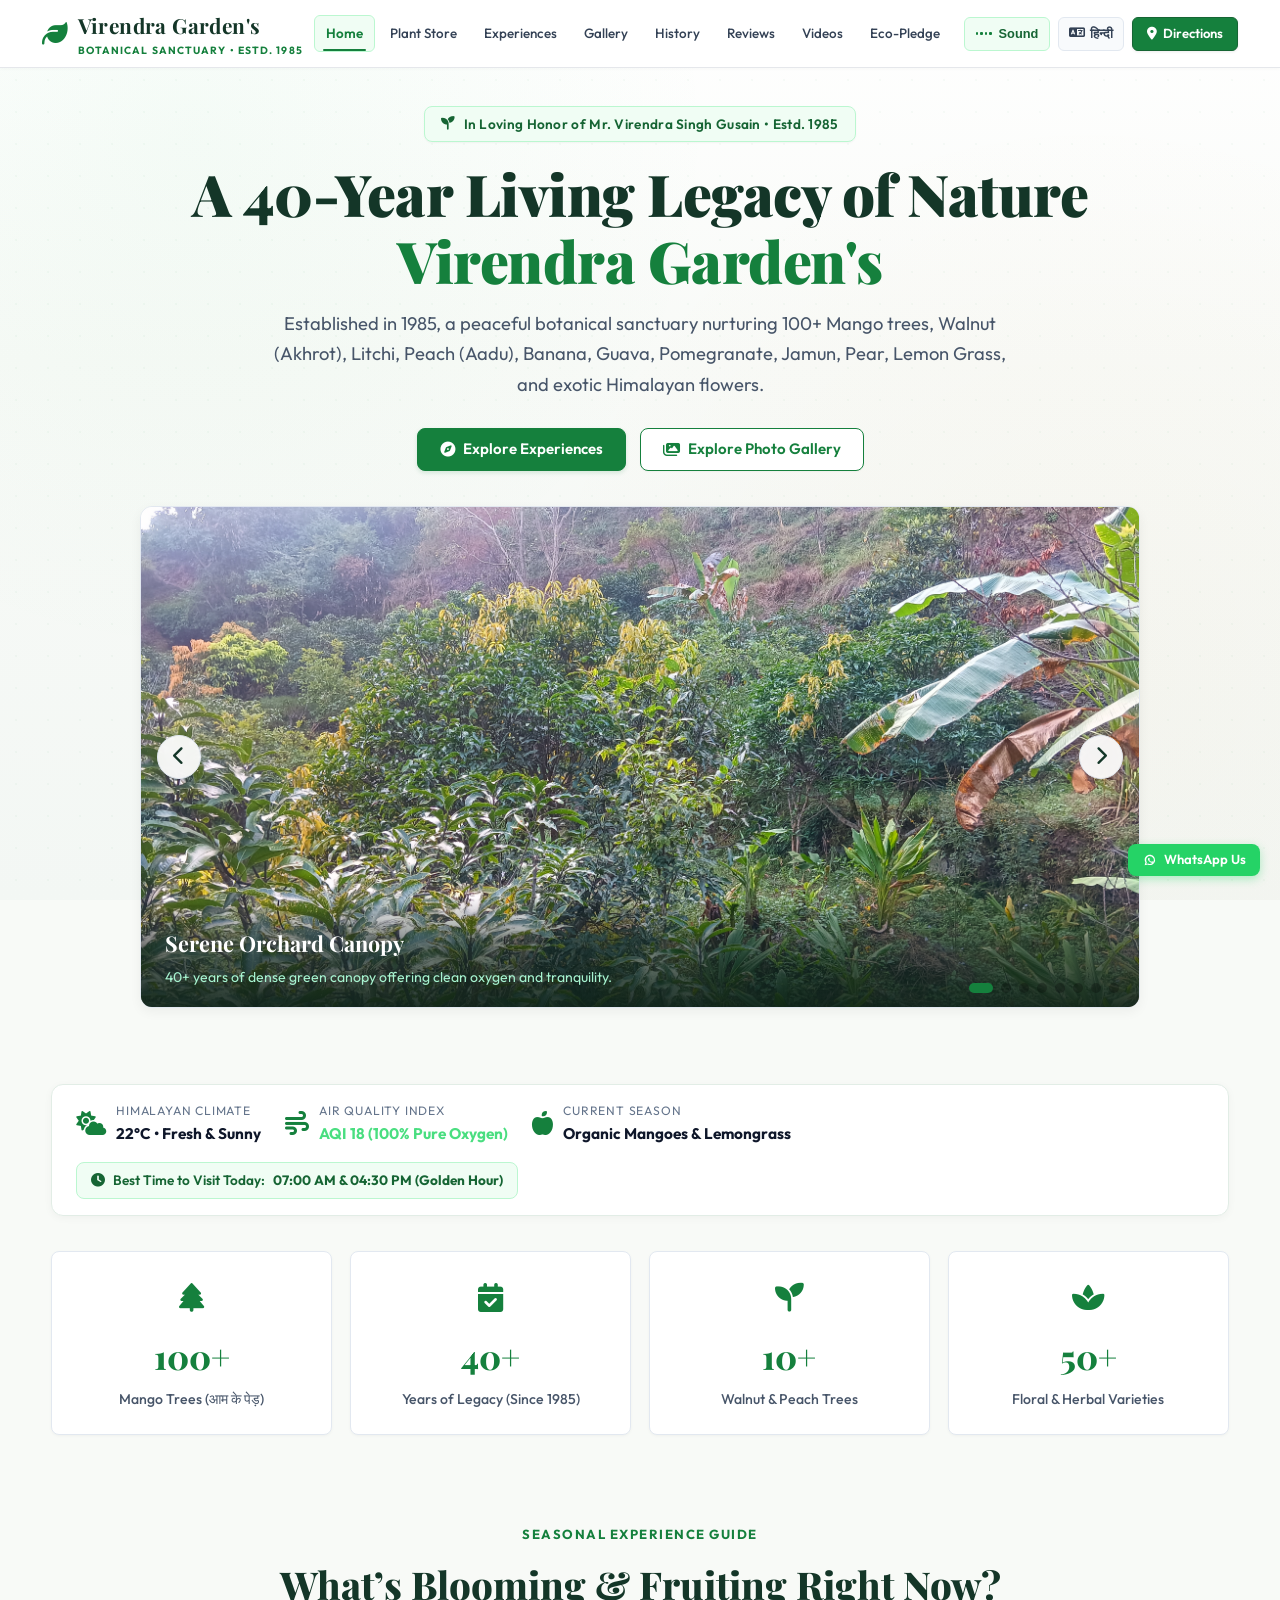
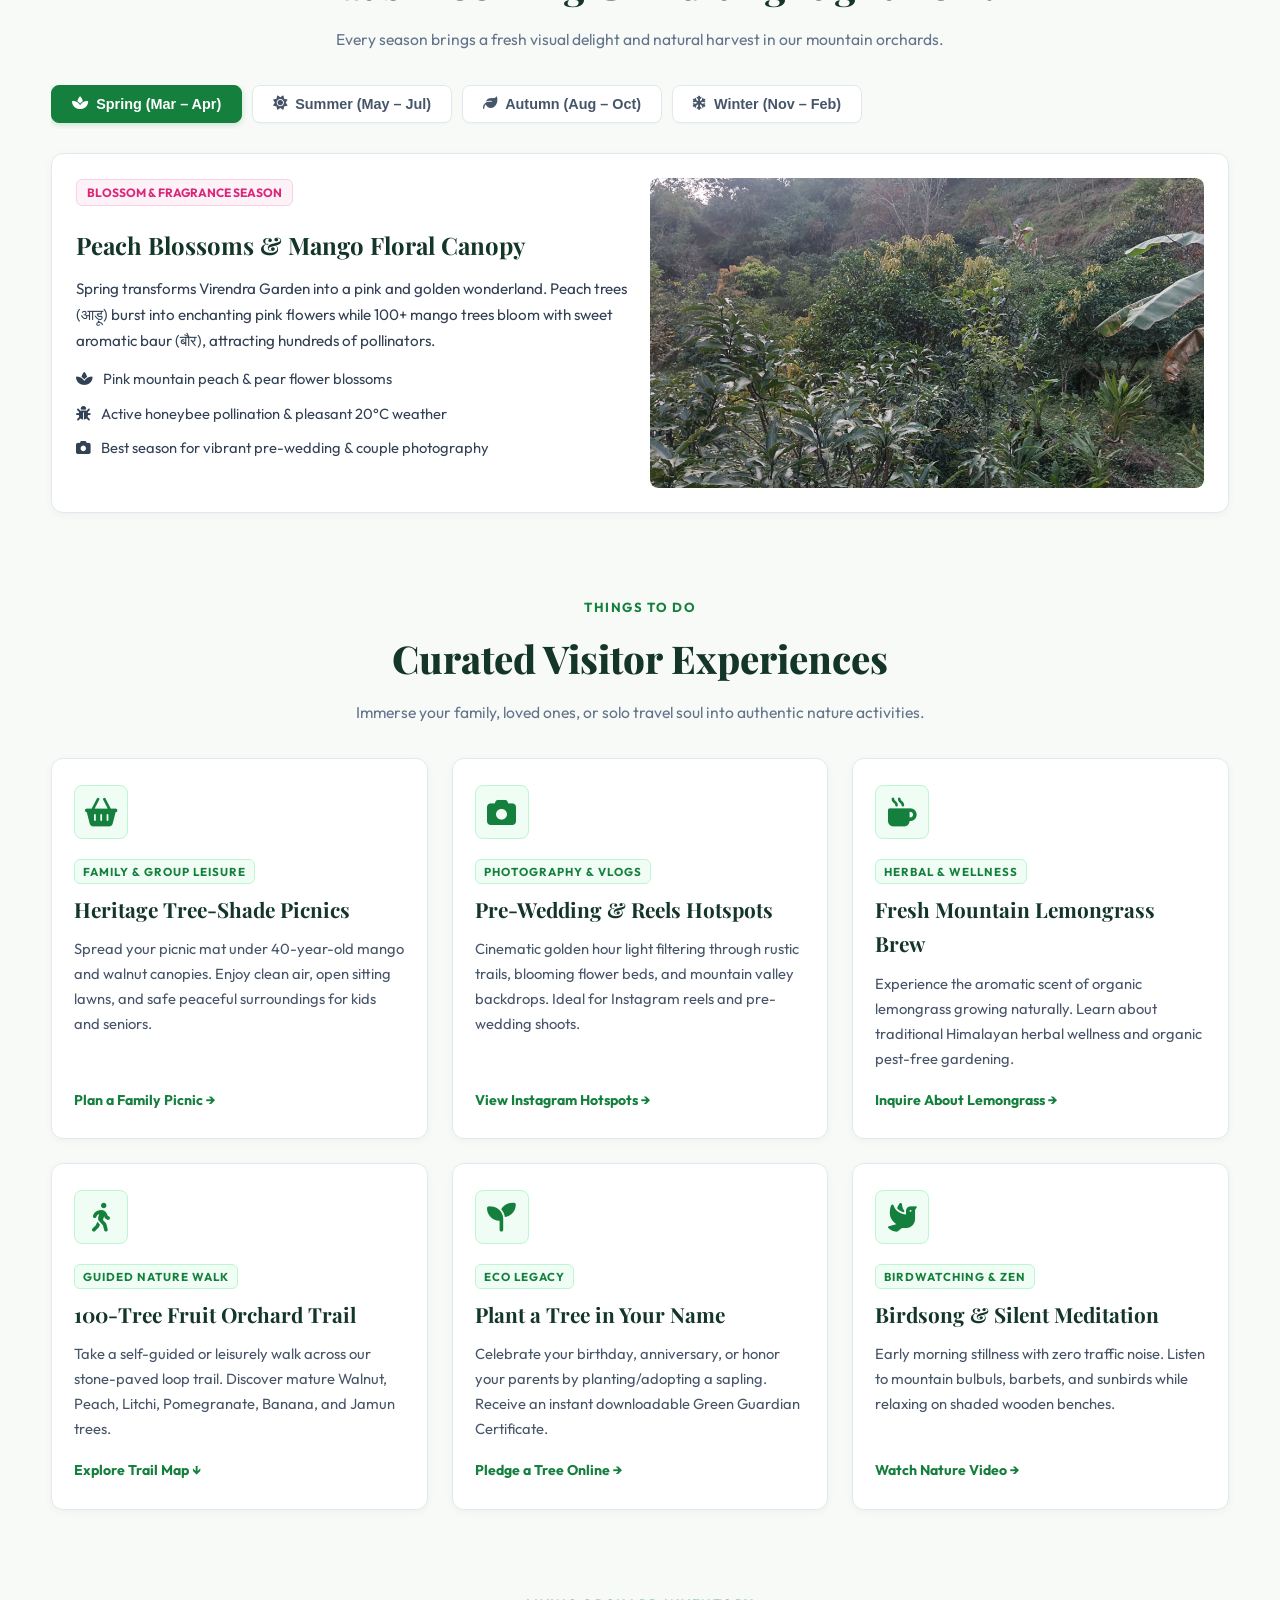
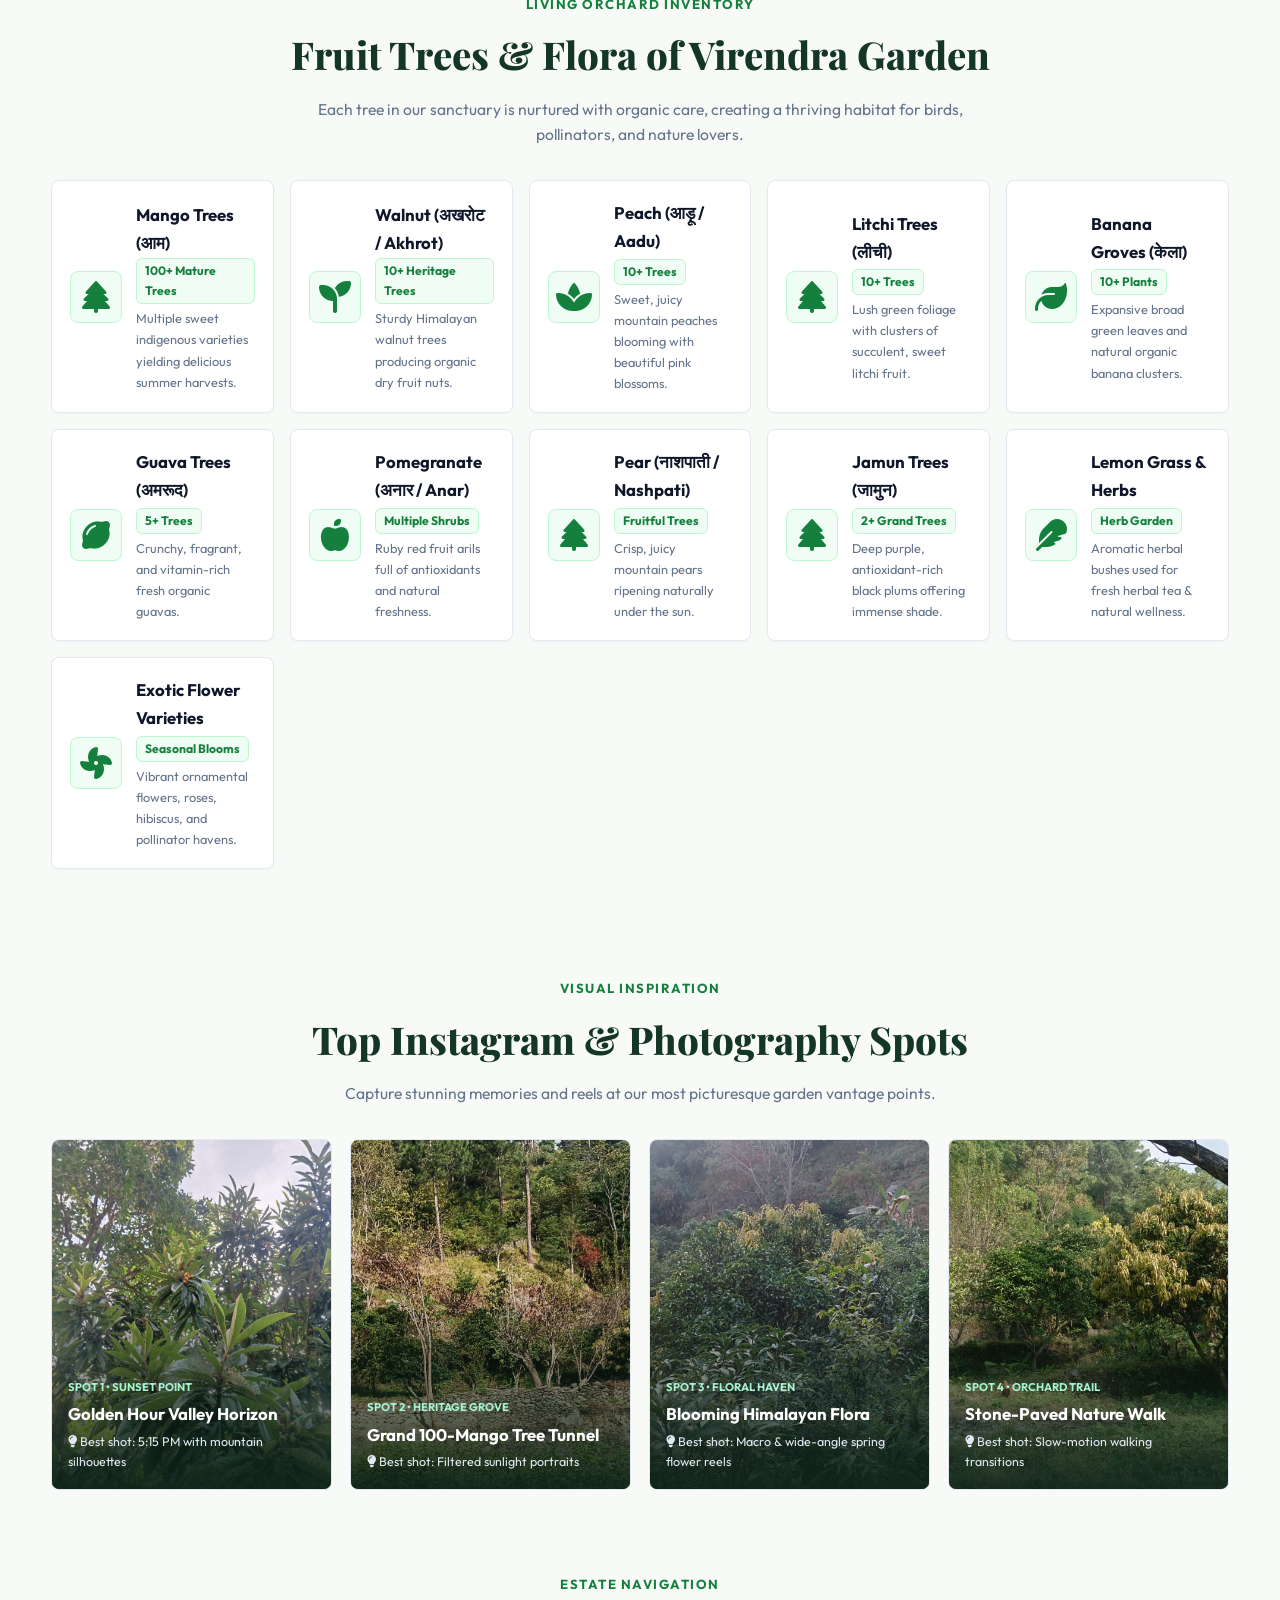
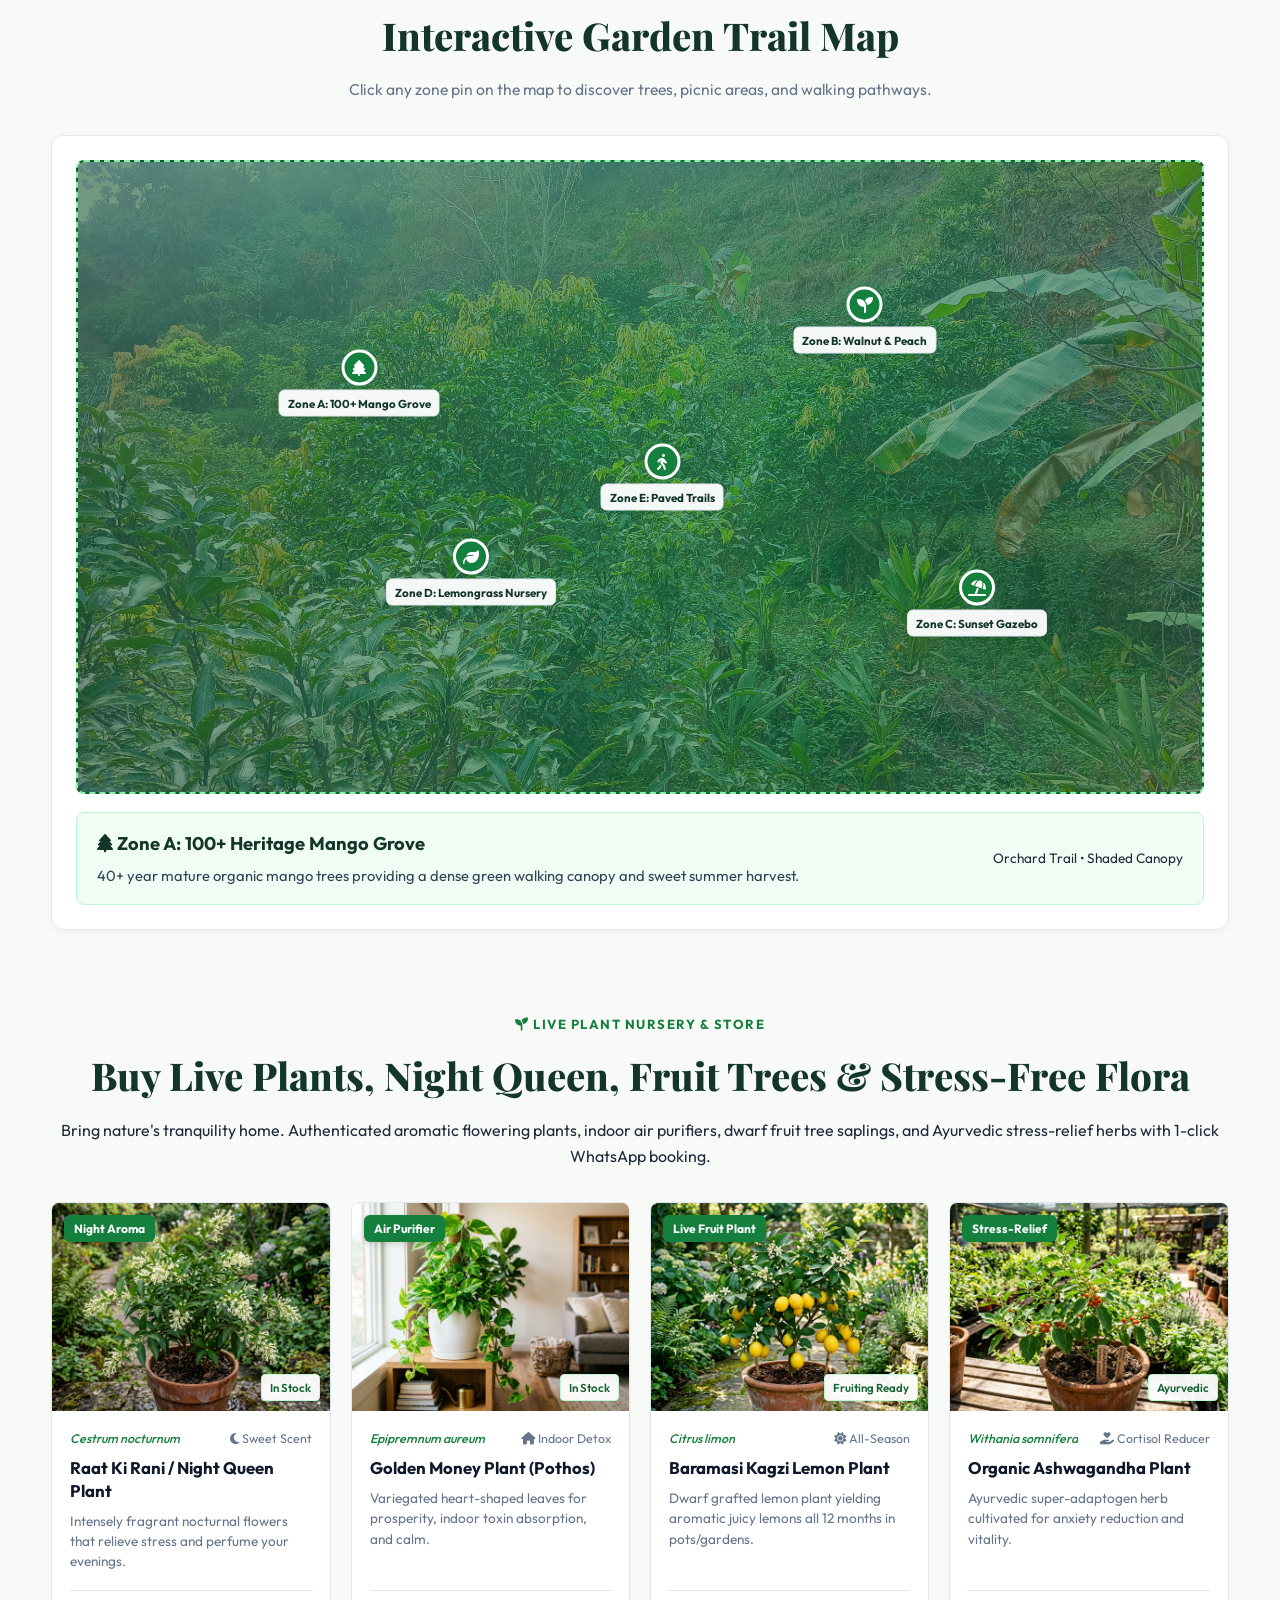
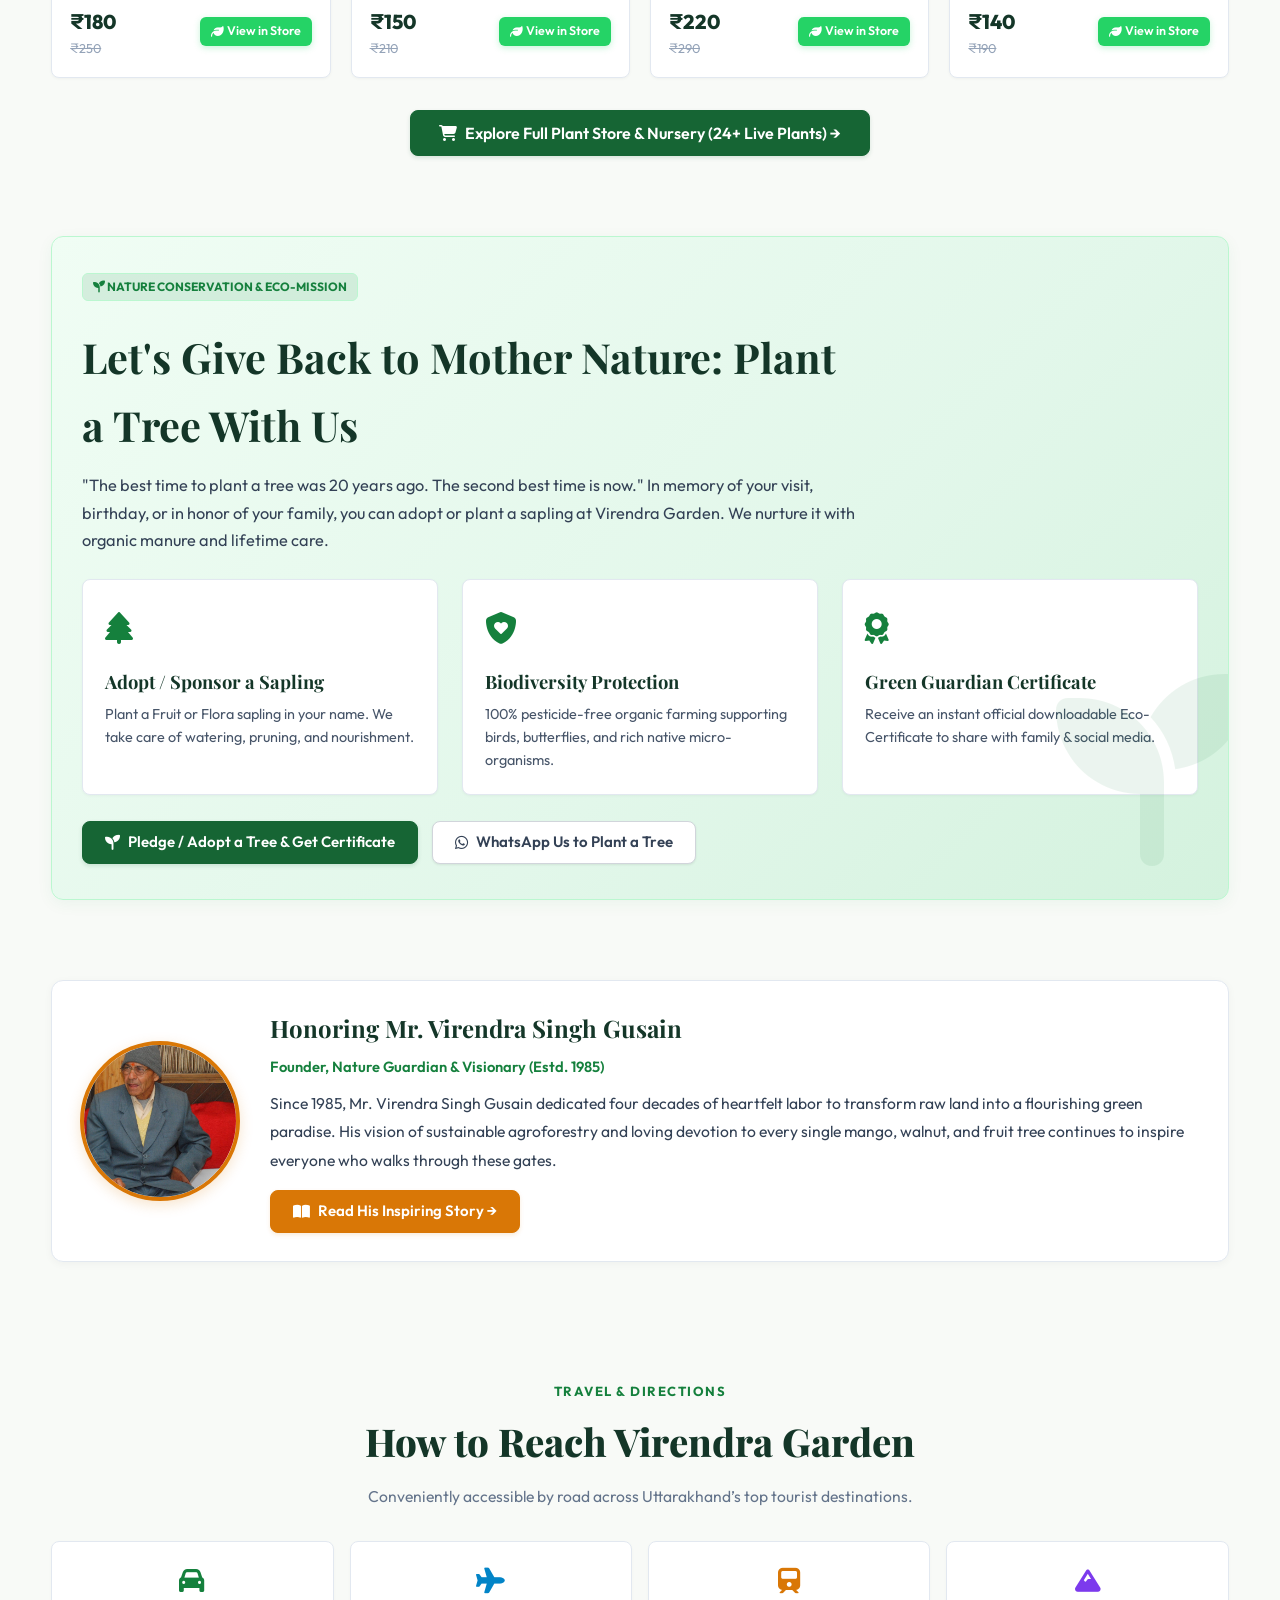
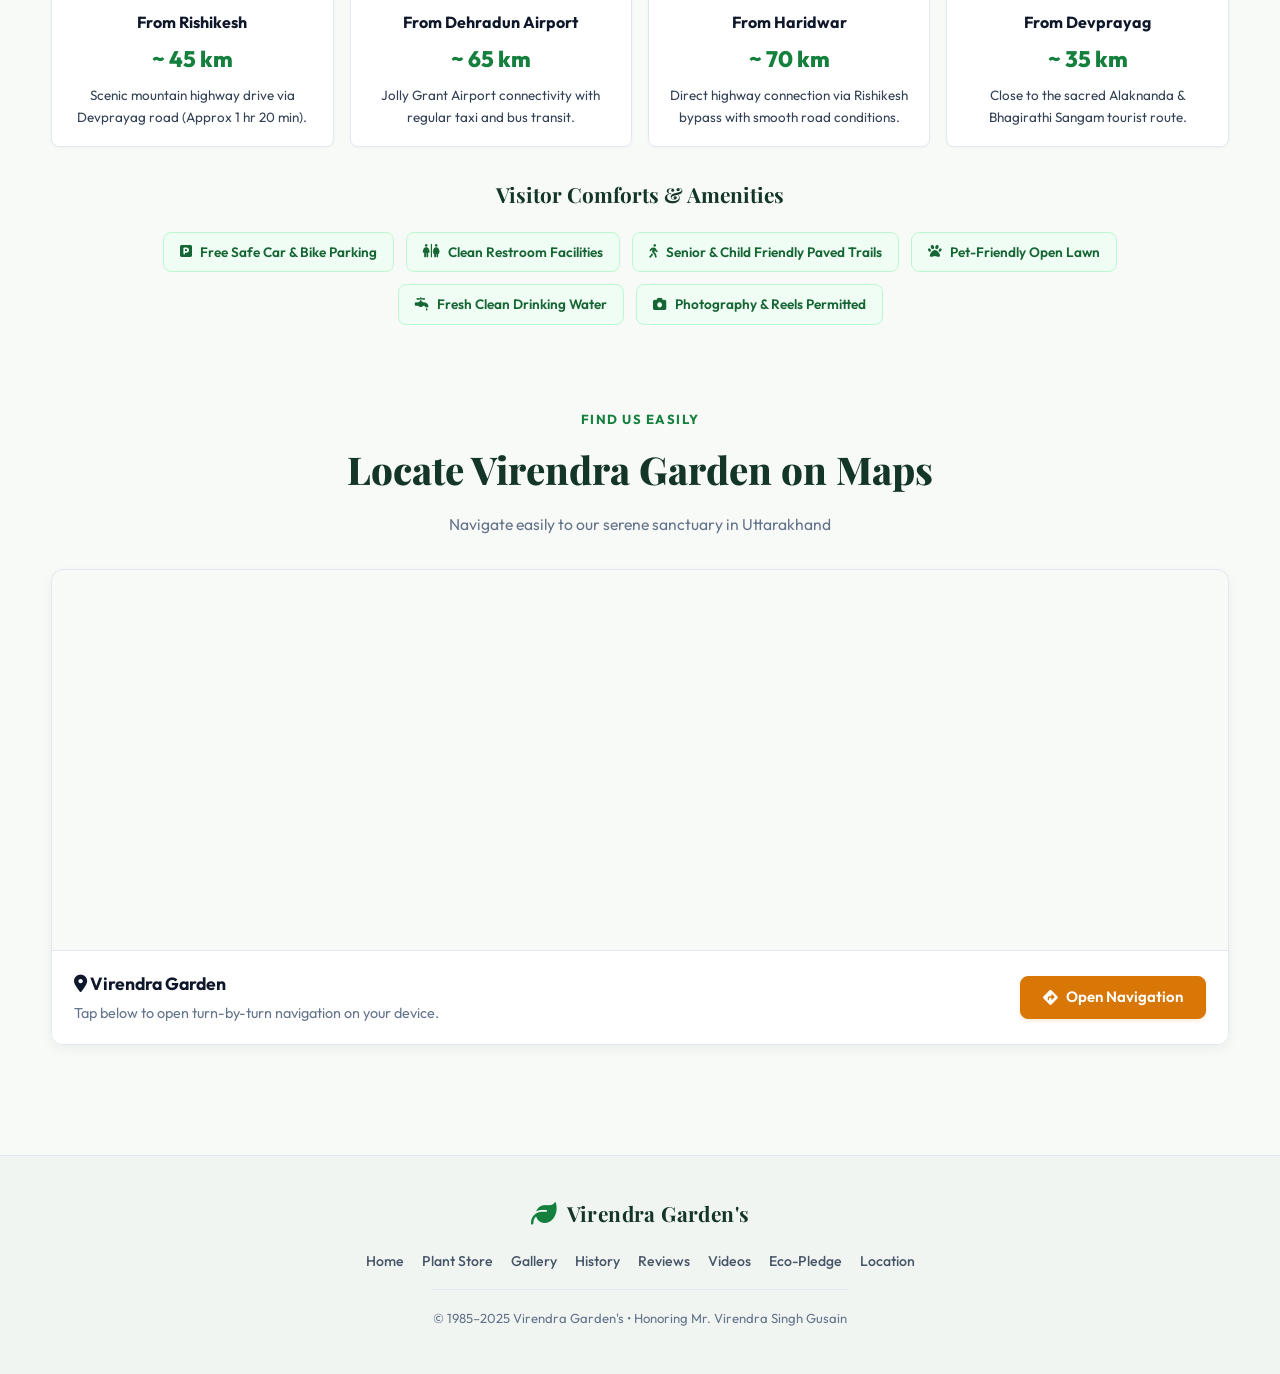
==== commit bafcb418: "New Update 06" ====
--- a/index.html
+++ b/index.html
@@ -5,6 +5,8 @@
   <meta name="viewport" content="width=device-width, initial-scale=1.0">
   <title>Virendra Garden's | 40-Year Botanical Sanctuary & Fruit Orchards (Estd. 1985)</title>
   <meta name="description" content="Experience Uttarakhand's tranquil 40-year living sanctuary – 100+ Mango trees, Walnut, Peach, Litchi, Lemongrass, picnic zones and eco-tree adoption in honor of Mr. Virendra Singh Gusain.">
+  <link rel="icon" type="image/svg+xml" href="favicon.svg">
+  <link rel="apple-touch-icon" href="favicon.svg">
   <link rel="stylesheet" href="https://cdnjs.cloudflare.com/ajax/libs/font-awesome/6.5.1/css/all.min.css">
   <link rel="stylesheet" href="css/style.css">
 </head>
@@ -71,10 +73,8 @@
       </p>
 
       <div class="hero-actions">
-        <a href="#experiencesSection" class="btn btn-gold"><i class="fa-solid fa-compass"></i> Explore Experiences</a>
-        <a href="#plantTreeSection" class="btn btn-nature"><i class="fa-solid fa-spa"></i> Plant a Tree for Nature</a>
-        <a href="gallery.html" class="btn btn-primary"><i class="fa-solid fa-camera"></i> Explore Photo Gallery</a>
-        <a href="https://maps.app.goo.gl/ZvK2q6JAgAgWsp1eA" target="_blank" rel="noopener noreferrer" class="btn btn-glass"><i class="fa-solid fa-location-dot"></i> Open Google Maps</a>
+        <a href="#experiencesSection" class="btn btn-primary"><i class="fa-solid fa-compass"></i> Explore Experiences</a>
+        <a href="gallery.html" class="btn btn-secondary"><i class="fa-solid fa-images"></i> Explore Photo Gallery</a>
       </div>
 
       <!-- Hero Interactive Carousel -->
@@ -216,8 +216,8 @@
       <!-- Spring Card -->
       <div class="season-content-card active" id="season-spring">
         <div>
-          <span class="feature-tag" style="background: rgba(244, 114, 182, 0.2); color: #f472b6;">Blossom & Fragrance Season</span>
-          <h3 style="font-family: var(--font-serif); font-size: 1.5rem; color: #fff; margin: 10px 0;">Peach Blossoms & Mango Floral Canopy</h3>
+          <span class="feature-tag" style="background: #fdf2f8; color: #db2777; border-color: #fbcfe8;">Blossom & Fragrance Season</span>
+          <h3 style="font-family: var(--font-serif); font-size: 1.5rem; color: #143628; margin: 10px 0;">Peach Blossoms & Mango Floral Canopy</h3>
           <p style="color: var(--text-dim); line-height: 1.7; font-size: 0.95rem;">
             Spring transforms Virendra Garden into a pink and golden wonderland. Peach trees (आड़ू) burst into enchanting pink flowers while 100+ mango trees bloom with sweet aromatic baur (बौर), attracting hundreds of pollinators.
           </p>
@@ -235,8 +235,8 @@
       <!-- Summer Card -->
       <div class="season-content-card" id="season-summer">
         <div>
-          <span class="feature-tag" style="background: rgba(245, 158, 11, 0.2); color: #fbbf24;">Harvest & Organic Feast</span>
-          <h3 style="font-family: var(--font-serif); font-size: 1.5rem; color: #fff; margin: 10px 0;">100+ Mangoes, Litchi & Juicy Peaches</h3>
+          <span class="feature-tag" style="background: #fefce8; color: #ca8a04; border-color: #fef08a;">Harvest & Organic Feast</span>
+          <h3 style="font-family: var(--font-serif); font-size: 1.5rem; color: #143628; margin: 10px 0;">100+ Mangoes, Litchi & Juicy Peaches</h3>
           <p style="color: var(--text-dim); line-height: 1.7; font-size: 0.95rem;">
             Summer is our sweetest season! The branches of our 40-year-old trees bow with juicy, naturally ripened chemical-free mangoes, succulent litchis, and fresh peaches. Shaded canopies keep the garden 5°C cooler than the city.
           </p>
@@ -254,8 +254,8 @@
       <!-- Autumn Card -->
       <div class="season-content-card" id="season-autumn">
         <div>
-          <span class="feature-tag" style="background: rgba(180, 83, 9, 0.2); color: #f59e0b;">Nut Harvest & Golden Sunsets</span>
-          <h3 style="font-family: var(--font-serif); font-size: 1.5rem; color: #fff; margin: 10px 0;">Himalayan Walnut (Akhrot) & Mountain Pears</h3>
+          <span class="feature-tag" style="background: #fffbeb; color: #d97706; border-color: #fde68a;">Nut Harvest & Golden Sunsets</span>
+          <h3 style="font-family: var(--font-serif); font-size: 1.5rem; color: #143628; margin: 10px 0;">Himalayan Walnut (Akhrot) & Mountain Pears</h3>
           <p style="color: var(--text-dim); line-height: 1.7; font-size: 0.95rem;">
             Autumn brings clear Himalayan blue skies and the harvest of our sturdy Walnut trees. The garden trails are draped in golden afternoon sunlight, making evening walks therapeutic and unforgettable.
           </p>
@@ -273,8 +273,8 @@
       <!-- Winter Card -->
       <div class="season-content-card" id="season-winter">
         <div>
-          <span class="feature-tag" style="background: rgba(56, 189, 248, 0.2); color: #38bdf8;">Cozy Sunshine & Herbal Tea</span>
-          <h3 style="font-family: var(--font-serif); font-size: 1.5rem; color: #fff; margin: 10px 0;">Lemongrass Aroma, Birdwatching & Warm Sun</h3>
+          <span class="feature-tag" style="background: #f0f9ff; color: #0284c7; border-color: #bae6fd;">Cozy Sunshine & Herbal Tea</span>
+          <h3 style="font-family: var(--font-serif); font-size: 1.5rem; color: #143628; margin: 10px 0;">Lemongrass Aroma, Birdwatching & Warm Sun</h3>
           <p style="color: var(--text-dim); line-height: 1.7; font-size: 0.95rem;">
             Winter at Virendra Garden is a peaceful retreat. Soak in gentle mountain sunshine on open lawns, sip fresh brewed herbal tea from our Lemongrass beds, and spot migratory Himalayan birds.
           </p>
@@ -577,7 +577,7 @@
 
         <div class="map-zone-info-card">
           <div>
-            <h4 id="mapZoneTitle" style="color: #fff; font-size: 1.15rem; margin-bottom: 4px;"><i class="fa-solid fa-tree"></i> Zone A: 100+ Heritage Mango Grove</h4>
+            <h4 id="mapZoneTitle" style="color: #143628; font-size: 1.15rem; margin-bottom: 4px;"><i class="fa-solid fa-tree"></i> Zone A: 100+ Heritage Mango Grove</h4>
             <p id="mapZoneDesc" style="color: var(--text-dim); font-size: 0.92rem;">40+ year mature organic mango trees providing a dense green walking canopy and sweet summer harvest.</p>
           </div>
           <span class="count-tag" id="mapZoneTag" style="font-size: 0.85rem;">Orchard Trail • Shaded Canopy</span>
@@ -703,8 +703,8 @@
     <!-- Eco-Initiative / "Plant a Tree for Nature" Section -->
     <section class="eco-initiative-banner" id="plantTreeSection">
       <div style="max-width: 780px;">
-        <span class="feature-tag" style="background: rgba(132, 204, 22, 0.25); color: #a3e635;"><i class="fa-solid fa-seedling"></i> Nature Conservation & Eco-Mission</span>
-        <h2 style="font-family: var(--font-serif); font-size: clamp(1.8rem, 4vw, 2.6rem); color: #fff; margin: 12px 0;">
+        <span class="feature-tag" style="background: rgba(21, 128, 61, 0.12); color: var(--primary-green);"><i class="fa-solid fa-seedling"></i> Nature Conservation & Eco-Mission</span>
+        <h2 style="font-family: var(--font-serif); font-size: clamp(1.8rem, 4vw, 2.6rem); color: #143628; margin: 12px 0;">
           Let's Give Back to Mother Nature: <span>Plant a Tree With Us</span>
         </h2>
         <p style="color: var(--text-dim); font-size: 1.02rem; line-height: 1.7; margin-bottom: 20px;">
@@ -765,29 +765,29 @@
 
       <div class="routes-grid">
         <div class="route-card">
-          <div style="font-size: 1.6rem; color: #4ade80;"><i class="fa-solid fa-car"></i></div>
-          <div style="font-weight: 700; color: #fff; margin-top: 6px;">From Rishikesh</div>
+          <div style="font-size: 1.6rem; color: #15803d;"><i class="fa-solid fa-car"></i></div>
+          <div style="font-weight: 700; color: var(--text-main); margin-top: 6px;">From Rishikesh</div>
           <div class="route-distance">~ 45 km</div>
           <p style="color: var(--text-dim); font-size: 0.84rem;">Scenic mountain highway drive via Devprayag road (Approx 1 hr 20 min).</p>
         </div>
 
         <div class="route-card">
-          <div style="font-size: 1.6rem; color: #38bdf8;"><i class="fa-solid fa-plane"></i></div>
-          <div style="font-weight: 700; color: #fff; margin-top: 6px;">From Dehradun Airport</div>
+          <div style="font-size: 1.6rem; color: #0284c7;"><i class="fa-solid fa-plane"></i></div>
+          <div style="font-weight: 700; color: var(--text-main); margin-top: 6px;">From Dehradun Airport</div>
           <div class="route-distance">~ 65 km</div>
           <p style="color: var(--text-dim); font-size: 0.84rem;">Jolly Grant Airport connectivity with regular taxi and bus transit.</p>
         </div>
 
         <div class="route-card">
-          <div style="font-size: 1.6rem; color: #fbbf24;"><i class="fa-solid fa-train"></i></div>
-          <div style="font-weight: 700; color: #fff; margin-top: 6px;">From Haridwar</div>
+          <div style="font-size: 1.6rem; color: #d97706;"><i class="fa-solid fa-train"></i></div>
+          <div style="font-weight: 700; color: var(--text-main); margin-top: 6px;">From Haridwar</div>
           <div class="route-distance">~ 70 km</div>
           <p style="color: var(--text-dim); font-size: 0.84rem;">Direct highway connection via Rishikesh bypass with smooth road conditions.</p>
         </div>
 
         <div class="route-card">
-          <div style="font-size: 1.6rem; color: #a78bfa;"><i class="fa-solid fa-mountain"></i></div>
-          <div style="font-weight: 700; color: #fff; margin-top: 6px;">From Devprayag</div>
+          <div style="font-size: 1.6rem; color: #7c3aed;"><i class="fa-solid fa-mountain"></i></div>
+          <div style="font-weight: 700; color: var(--text-main); margin-top: 6px;">From Devprayag</div>
           <div class="route-distance">~ 35 km</div>
           <p style="color: var(--text-dim); font-size: 0.84rem;">Close to the sacred Alaknanda & Bhagirathi Sangam tourist route.</p>
         </div>
@@ -795,7 +795,7 @@
 
       <!-- Amenities Matrix -->
       <div style="margin-top: 30px;">
-        <h3 style="font-family: var(--font-serif); font-size: 1.3rem; color: #fff; margin-bottom: 12px; text-align: center;">Visitor Comforts & Amenities</h3>
+        <h3 style="font-family: var(--font-serif); font-size: 1.3rem; color: #143628; margin-bottom: 12px; text-align: center;">Visitor Comforts & Amenities</h3>
         <div class="amenities-badges-grid" style="justify-content: center;">
           <div class="amenity-pill"><i class="fa-solid fa-square-parking"></i> Free Safe Car & Bike Parking</div>
           <div class="amenity-pill"><i class="fa-solid fa-restroom"></i> Clean Restroom Facilities</div>
@@ -825,8 +825,8 @@
         </iframe>
         <div class="map-card-overlay">
           <div>
-            <h4 style="color:#fff; font-size:1.1rem; margin-bottom:4px;"><i class="fa-solid fa-location-dot"></i> Virendra Garden</h4>
-            <p style="color:var(--text-accent); font-size:0.9rem;">Tap below to open turn-by-turn navigation on your device.</p>
+            <h4 style="color:var(--text-main); font-size:1.1rem; margin-bottom:4px;"><i class="fa-solid fa-location-dot"></i> Virendra Garden</h4>
+            <p style="color:var(--text-muted); font-size:0.9rem;">Tap below to open turn-by-turn navigation on your device.</p>
           </div>
           <a href="https://maps.app.goo.gl/ZvK2q6JAgAgWsp1eA" target="_blank" rel="noopener noreferrer" class="btn btn-gold">
             <i class="fa-solid fa-diamond-turn-right"></i> Open Navigation
@@ -840,8 +840,8 @@
   <!-- Green Guardian Certificate Modal -->
   <div class="cert-modal">
     <div class="cert-modal-content">
-      <button class="cert-close-btn" style="position: absolute; top: 14px; right: 18px; background: transparent; border: none; color: #fff; font-size: 1.2rem; cursor: pointer;"><i class="fa-solid fa-xmark"></i></button>
-      <h3 style="font-family: var(--font-serif); font-size: 1.4rem; color: var(--accent-gold); margin-bottom: 4px;"><i class="fa-solid fa-award"></i> Official Green Guardian Certificate</h3>
+      <button class="cert-close-btn" style="position: absolute; top: 14px; right: 18px; background: transparent; border: none; color: var(--text-muted); font-size: 1.2rem; cursor: pointer;"><i class="fa-solid fa-xmark"></i></button>
+      <h3 style="font-family: var(--font-serif); font-size: 1.4rem; color: var(--primary-green); margin-bottom: 4px;"><i class="fa-solid fa-award"></i> Official Green Guardian Certificate</h3>
       <p style="color: var(--text-dim); font-size: 0.88rem;">Thank you for adopting a tree at Virendra Garden (Estd. 1985).</p>
       
       <canvas id="certCanvas" class="cert-canvas-preview"></canvas>
@@ -871,19 +871,16 @@
         <li><a href="https://maps.app.goo.gl/ZvK2q6JAgAgWsp1eA" target="_blank" rel="noopener noreferrer">Location</a></li>
       </ul>
       <div class="footer-bottom">
-        © 1985–2025 Virendra Garden's • Honoring Mr. Virendra Singh Gusain | Built with care by Vivek RG
+        © 1985–2025 Virendra Garden's • Honoring Mr. Virendra Singh Gusain 
       </div>
     </div>
   </footer>
 
-  <!-- Floating Quick Actions (WhatsApp Concierge & Map) -->
+  <!-- Floating Quick Actions (WhatsApp Concierge) -->
   <div class="floating-actions-right">
     <a href="https://wa.me/917451920608?text=Hello!%20I%20would%20like%20to%20plan%20a%20visit%20/%20plant%20a%20tree%20at%20Virendra%20Garden." target="_blank" rel="noopener noreferrer" class="concierge-pill" title="Chat on WhatsApp (+91 7451920608)">
       <svg viewBox="0 0 24 24"><path d="M12.031 6.172c-3.181 0-5.767 2.586-5.768 5.766-.001 1.298.38 2.27 1.019 3.287l-.711 2.598 2.664-.699c.971.53 1.838.815 2.796.815 3.182 0 5.768-2.586 5.768-5.766 0-3.18-2.586-5.767-5.768-5.767zm7.653 5.766c-.002 4.221-3.435 7.653-7.653 7.653-1.309 0-2.588-.344-3.708-.996l-4.323 1.134 1.155-4.215c-.714-1.156-1.09-2.493-1.09-3.576.002-4.221 3.435-7.653 7.653-7.653 4.219 0 7.666 3.432 7.666 7.653zm-3.568 2.378c-.201-.1-.188-.1-.389-.201-.201-.1-.389-.201-.59-.302-.201-.1-.302-.1-.402.1-.1.201-.402.503-.503.603-.1.1-.201.1-.402 0-.201-.1-.854-.314-1.628-1.005-.603-.538-1.01-1.203-1.127-1.405-.117-.201-.012-.31.088-.41.09-.09.201-.234.302-.351.1-.117.134-.201.201-.335.067-.134.034-.251-.017-.351-.05-.1-.452-1.088-.62-1.49-.164-.392-.331-.338-.452-.344l-.385-.007c-.134 0-.351.05-.536.251-.184.201-.703.687-.703 1.675s.72 1.942.82 2.076c.101.134 1.417 2.164 3.433 3.034.48.207.854.331 1.146.424.482.153.921.131 1.268.079.387-.058 1.189-.486 1.356-.955.168-.469.168-.871.118-.955-.05-.084-.184-.134-.385-.234z"/></svg>
       <span>WhatsApp Us</span>
-    </a>
-    <a href="https://maps.app.goo.gl/ZvK2q6JAgAgWsp1eA" target="_blank" rel="noopener noreferrer" class="floating-btn maps" title="Open Google Maps">
-      <svg viewBox="0 0 24 24"><path d="M12 2C8.13 2 5 5.13 5 9c0 5.25 7 13 7 13s7-7.75 7-13c0-3.87-3.13-7-7-7zm0 9.5c-1.38 0-2.5-1.12-2.5-2.5s1.12-2.5 2.5-2.5 2.5 1.12 2.5 2.5-1.12 2.5-2.5 2.5z"/></svg>
     </a>
   </div>
 
--- a/css/style.css
+++ b/css/style.css
@@ -1,52 +1,58 @@
 /* ==========================================================================
    VIRENDRA GARDEN - MASTER BOTANICAL DESIGN SYSTEM (ESTD. 1985)
+   Clean White + Nature Green Modern Botanical Theme
    ========================================================================== */
 
 @import url('https://fonts.googleapis.com/css2?family=Outfit:wght@300;400;500;600;700;800&family=Playfair+Display:ital,wght@0,500;0,700;0,900;1,600&family=Plus+Jakarta+Sans:wght@300;400;500;600;700&display=swap');
 
 :root {
-  /* Color Palette - Lush Botanical & Warm Gold */
-  --bg-dark: #071510;
-  --bg-gradient-1: #0a1f16;
-  --bg-gradient-2: #143528;
-  --bg-surface: rgba(14, 38, 29, 0.78);
-  --bg-surface-hover: rgba(22, 54, 41, 0.88);
-  --bg-surface-card: rgba(12, 32, 24, 0.82);
+  /* Color Palette - Clean White & Nature Botanical Green */
+  --bg-dark: #f8faf7;
+  --bg-body: #ffffff;
+  --bg-gradient-1: #f3f7f4;
+  --bg-gradient-2: #eaf3ec;
+  --bg-surface: #ffffff;
+  --bg-surface-hover: #f0fdf4;
+  --bg-surface-card: #ffffff;
+  --bg-card: #ffffff;
   
-  --primary-green: #10b981;
-  --primary-light: #34d399;
-  --primary-dark: #059669;
-  --primary-glow: rgba(16, 185, 129, 0.35);
-
-  --accent-gold: #f59e0b;
-  --accent-gold-light: #fbbf24;
-  --accent-gold-glow: rgba(245, 158, 11, 0.35);
-
-  --accent-earth: #b45309;
-  --accent-leaf: #84cc16;
-
-  --text-main: #f8fafc;
-  --text-muted: #94a3b8;
-  --text-dim: #cbd5e1;
-  --text-accent: #a7f3d0;
-
-  --border-glass: rgba(255, 255, 255, 0.12);
-  --border-glass-hover: rgba(52, 211, 153, 0.35);
+  --primary-green: #15803d;
+  --primary-light: #22c55e;
+  --primary-dark: #166534;
+  --primary-glow: rgba(21, 128, 61, 0.15);
+  --primary-color: #15803d;
+
+  --accent-gold: #d97706;
+  --accent-gold-light: #f59e0b;
+  --accent-gold-glow: rgba(217, 119, 6, 0.15);
+
+  --accent-earth: #9a3412;
+  --accent-leaf: #16a34a;
+
+  --text-main: #0f172a;
+  --text-body: #1e293b;
+  --text-muted: #64748b;
+  --text-dim: #334155;
+  --text-accent: #15803d;
+
+  --border-glass: #e2e8f0;
+  --border-glass-hover: #86efac;
+  --border-color: #e2e8f0;
   
-  --shadow-sm: 0 4px 12px rgba(0, 0, 0, 0.25);
-  --shadow-md: 0 8px 24px rgba(0, 0, 0, 0.35);
-  --shadow-lg: 0 16px 40px rgba(0, 0, 0, 0.5);
-  --shadow-glow: 0 0 25px rgba(16, 185, 129, 0.2);
-
-  --radius-sm: 8px;
-  --radius-md: 14px;
-  --radius-lg: 20px;
-  --radius-full: 9999px;
+  --shadow-sm: 0 1px 3px rgba(0, 0, 0, 0.05), 0 1px 2px rgba(0, 0, 0, 0.03);
+  --shadow-md: 0 4px 12px rgba(0, 0, 0, 0.05);
+  --shadow-lg: 0 10px 25px -3px rgba(0, 0, 0, 0.07), 0 4px 6px -2px rgba(0, 0, 0, 0.03);
+  --shadow-glow: 0 0 16px rgba(21, 128, 61, 0.08);
+
+  --radius-sm: 6px;
+  --radius-md: 8px;
+  --radius-lg: 12px;
+  --radius-full: 8px; /* Modern crisp 8px radius - no clunky capsule/pill shapes */
 
   --font-serif: 'Playfair Display', Georgia, serif;
   --font-sans: 'Outfit', 'Plus Jakarta Sans', sans-serif;
   --transition-fast: 0.2s cubic-bezier(0.4, 0, 0.2, 1);
-  --transition-smooth: 0.35s cubic-bezier(0.4, 0, 0.2, 1);
+  --transition-smooth: 0.3s cubic-bezier(0.4, 0, 0.2, 1);
 }
 
 /* ==========================================================================
@@ -65,13 +71,13 @@
 
 body {
   font-family: var(--font-sans);
-  background-color: var(--bg-dark);
+  background-color: #f8faf7;
   background-image: 
-    radial-gradient(circle at 15% 15%, rgba(16, 185, 129, 0.1) 0%, transparent 40%),
-    radial-gradient(circle at 85% 75%, rgba(245, 158, 11, 0.08) 0%, transparent 45%),
-    linear-gradient(135deg, #05110d 0%, #0c241a 50%, #06140e 100%);
+    radial-gradient(circle at 15% 15%, rgba(34, 197, 94, 0.04) 0%, transparent 40%),
+    radial-gradient(circle at 85% 75%, rgba(217, 119, 6, 0.03) 0%, transparent 45%),
+    linear-gradient(180deg, #ffffff 0%, #f8faf7 40%, #f3f7f4 100%);
   background-attachment: fixed;
-  color: var(--text-main);
+  color: var(--text-body);
   line-height: 1.65;
   min-height: 100vh;
   overflow-x: hidden;
@@ -79,7 +85,7 @@
   padding-bottom: 0;
 }
 
-/* Background texture */
+/* Subtle background texture */
 body::before {
   content: '';
   position: fixed;
@@ -87,7 +93,7 @@
   left: 0;
   width: 100%;
   height: 100%;
-  background-image: radial-gradient(rgba(255, 255, 255, 0.035) 1px, transparent 1px);
+  background-image: radial-gradient(rgba(21, 128, 61, 0.03) 1px, transparent 1px);
   background-size: 32px 32px;
   pointer-events: none;
   z-index: 0;
@@ -129,19 +135,20 @@
   left: 0;
   width: 100%;
   height: 68px;
-  background: rgba(7, 21, 15, 0.94);
+  background: rgba(255, 255, 255, 0.96);
   backdrop-filter: blur(18px);
   -webkit-backdrop-filter: blur(18px);
-  border-bottom: 1px solid var(--border-glass);
+  border-bottom: 1px solid #e5e7eb;
   z-index: 999;
   transition: var(--transition-smooth);
   display: flex;
   align-items: center;
+  box-shadow: 0 1px 4px rgba(0, 0, 0, 0.03);
 }
 
 .site-header.scrolled {
-  background: rgba(5, 17, 12, 0.98);
-  box-shadow: var(--shadow-md);
+  background: rgba(255, 255, 255, 0.98);
+  box-shadow: 0 4px 14px rgba(0, 0, 0, 0.06);
 }
 
 .site-header .container.nav-wrapper,
@@ -166,11 +173,10 @@
 
 .brand-logo .logo-icon {
   font-size: 1.6rem;
-  color: var(--primary-light);
+  color: var(--primary-green);
   display: inline-flex;
   align-items: center;
   justify-content: center;
-  filter: drop-shadow(0 0 10px var(--primary-glow));
   animation: pulse-leaf 4s ease-in-out infinite;
 }
 
@@ -184,15 +190,15 @@
   font-size: 1.3rem;
   font-weight: 700;
   letter-spacing: 0.4px;
-  background: linear-gradient(135deg, #ffffff 30%, var(--primary-light) 100%);
-  -webkit-background-clip: text;
-  -webkit-text-fill-color: transparent;
+  color: #143628;
+  background: none;
+  -webkit-text-fill-color: initial;
   white-space: nowrap;
 }
 
 .brand-logo .brand-tagline {
   font-size: 0.65rem;
-  color: var(--accent-gold);
+  color: #15803d;
   letter-spacing: 1.1px;
   text-transform: uppercase;
   font-weight: 700;
@@ -212,11 +218,11 @@
   display: flex;
   align-items: center;
   gap: 5px;
-  padding: 6px 9px;
+  padding: 6px 11px;
   border-radius: 6px;
-  font-size: 0.82rem;
+  font-size: 0.84rem;
   font-weight: 500;
-  color: var(--text-dim);
+  color: #334155;
   transition: var(--transition-fast);
   position: relative;
   border: 1px solid transparent;
@@ -224,64 +230,68 @@
 }
 
 .nav-link:hover {
-  color: #fff;
-  background: rgba(255, 255, 255, 0.05);
-  border-color: rgba(255, 255, 255, 0.08);
+  color: var(--primary-green);
+  background: #f0fdf4;
+  border-color: #dcfce7;
 }
 
 .nav-link.active {
-  color: var(--primary-light);
+  color: var(--primary-green);
   font-weight: 600;
-  background: rgba(16, 185, 129, 0.08);
-  border-color: rgba(52, 211, 153, 0.2);
+  background: #f0fdf4;
+  border-color: #bbf7d0;
 }
 
 .nav-link.active::after {
   content: '';
   position: absolute;
   bottom: 0;
-  left: 6px;
-  right: 6px;
+  left: 8px;
+  right: 8px;
   height: 2px;
-  background: linear-gradient(90deg, var(--primary-light), var(--accent-gold));
+  background: var(--primary-green);
   border-radius: 2px;
 }
 
 .nav-actions {
   display: flex;
   align-items: center;
-  gap: 6px;
+  gap: 8px;
   flex-shrink: 0;
 }
 
-.nav-btn-highlight {
+.nav-btn-highlight,
+.btn-get-directions {
   display: inline-flex;
   align-items: center;
   justify-content: center;
   gap: 6px;
-  background: linear-gradient(135deg, var(--accent-gold), #d97706);
-  color: #fff !important;
-  font-weight: 700;
-  font-size: 0.8rem;
+  background: var(--primary-green);
+  color: #ffffff !important;
+  font-weight: 600;
+  font-size: 0.82rem;
   border-radius: 6px !important;
-  padding: 0 12px;
+  padding: 0 14px;
   height: 34px;
-  box-shadow: 0 4px 12px var(--accent-gold-glow);
-  border: 1px solid rgba(245, 158, 11, 0.4);
+  box-shadow: 0 1px 3px rgba(0, 0, 0, 0.08);
+  border: 1px solid var(--primary-dark);
   white-space: nowrap;
-}
-
-.nav-btn-highlight:hover {
-  background: linear-gradient(135deg, var(--accent-gold-light), var(--accent-gold)) !important;
+  text-decoration: none;
+  transition: all var(--transition-fast);
+}
+
+.nav-btn-highlight:hover,
+.btn-get-directions:hover {
+  background: var(--primary-dark) !important;
   transform: translateY(-1px);
-  box-shadow: 0 6px 16px rgba(245, 158, 11, 0.4);
+  box-shadow: 0 3px 8px rgba(21, 128, 61, 0.25);
 }
 
 .mobile-menu-btn {
   display: none;
   background: none;
   border: none;
-  color: var(--text-main);
+  color: #334155;
   font-size: 1.5rem;
   cursor: pointer;
   padding: 4px;
@@ -291,9 +301,9 @@
 .nav-btn,
 .nav-cart-btn,
 .nav-actions .open-cart-btn {
-  background: rgba(16, 185, 129, 0.12);
-  border: 1px solid rgba(52, 211, 153, 0.35);
-  color: #f1f5f9;
+  background: #f0fdf4;
+  border: 1px solid #bbf7d0;
+  color: #166534;
   padding: 0 12px;
   border-radius: 6px;
   font-size: 0.8rem;
@@ -314,42 +324,17 @@
 .nav-btn:hover,
 .nav-cart-btn:hover,
 .nav-actions .open-cart-btn:hover {
-  background: rgba(16, 185, 129, 0.25);
-  border-color: #34d399;
-  color: #ffffff;
+  background: #dcfce7;
+  border-color: #86efac;
+  color: #14532d;
   transform: translateY(-1px);
-  box-shadow: 0 4px 14px rgba(16, 185, 129, 0.35);
+  box-shadow: 0 2px 8px rgba(21, 128, 61, 0.15);
 }
 
 .nav-btn:active,
 .nav-cart-btn:active,
 .nav-actions .open-cart-btn:active {
   transform: translateY(0);
-}
-
-.btn-get-directions {
-  display: inline-flex;
-  align-items: center;
-  justify-content: center;
-  gap: 5px;
-  background: linear-gradient(135deg, var(--accent-gold), #d97706);
-  color: #fff !important;
-  font-weight: 700;
-  font-size: 0.82rem;
-  border-radius: 6px !important;
-  padding: 0 14px;
-  height: 34px;
-  box-shadow: 0 4px 12px var(--accent-gold-glow);
-  border: 1px solid rgba(245, 158, 11, 0.4);
-  white-space: nowrap;
-  text-decoration: none;
-  transition: all var(--transition-fast);
-}
-
-.btn-get-directions:hover {
-  background: linear-gradient(135deg, var(--accent-gold-light), var(--accent-gold)) !important;
-  transform: translateY(-1px);
-  box-shadow: 0 6px 16px rgba(245, 158, 11, 0.4);
 }
 
 /* ==========================================================================
@@ -357,7 +342,7 @@
    ========================================================================== */
 .hero-section {
   position: relative;
-  padding: 35px 0 15px;
+  padding: 38px 0 16px;
   text-align: center;
 }
 
@@ -365,36 +350,37 @@
   display: inline-flex;
   align-items: center;
   gap: 8px;
-  padding: 6px 18px;
-  background: rgba(16, 185, 129, 0.12);
-  border: 1px solid rgba(52, 211, 153, 0.3);
-  border-radius: var(--radius-full);
-  color: var(--text-accent);
+  padding: 6px 16px;
+  background: #f0fdf4;
+  border: 1px solid #bbf7d0;
+  border-radius: 8px;
+  color: #166534;
   font-size: 0.85rem;
   font-weight: 600;
-  letter-spacing: 0.5px;
+  letter-spacing: 0.3px;
   margin-bottom: 18px;
-  box-shadow: var(--shadow-sm);
+  box-shadow: 0 1px 2px rgba(0, 0, 0, 0.04);
 }
 
 .hero-title {
   font-family: var(--font-serif);
-  font-size: clamp(2.1rem, 5vw, 3.6rem);
+  font-size: clamp(2.2rem, 5vw, 3.6rem);
   font-weight: 900;
   line-height: 1.15;
   margin-bottom: 16px;
   letter-spacing: -0.5px;
+  color: #143628;
 }
 
 .hero-title span {
-  background: linear-gradient(135deg, #a7f3d0 0%, #34d399 50%, #f59e0b 100%);
-  -webkit-background-clip: text;
-  -webkit-text-fill-color: transparent;
+  color: #15803d;
+  background: none;
+  -webkit-text-fill-color: initial;
 }
 
 .hero-subtitle {
-  font-size: clamp(1rem, 2vw, 1.2rem);
-  color: var(--text-dim);
+  font-size: clamp(1rem, 2vw, 1.15rem);
+  color: #475569;
   max-width: 760px;
   margin: 0 auto 28px;
   line-height: 1.65;
@@ -409,71 +395,97 @@
 }
 
 /* ==========================================================================
-   BUTTONS
+   BUTTONS (MODERN 8PX RADIUS - NO CAPSULE PILL, NO HARSH NEON GLOW)
    ========================================================================== */
 .btn {
   display: inline-flex;
   align-items: center;
   justify-content: center;
   gap: 8px;
-  padding: 12px 26px;
-  border-radius: var(--radius-full);
-  font-size: 0.96rem;
+  padding: 11px 22px;
+  border-radius: 8px; /* Clean, modern, crisp 8px rounded corners */
+  font-size: 0.94rem;
   font-weight: 600;
   cursor: pointer;
-  border: none;
+  border: 1px solid transparent;
   transition: var(--transition-smooth);
   box-shadow: var(--shadow-sm);
   text-decoration: none;
+  line-height: 1.25;
 }
 
 .btn-primary {
-  background: linear-gradient(135deg, var(--primary-green) 0%, var(--primary-dark) 100%);
-  color: #fff;
-  box-shadow: 0 4px 18px var(--primary-glow);
+  background: var(--primary-green);
+  color: #ffffff;
+  border-color: var(--primary-green);
+  box-shadow: 0 2px 4px rgba(21, 128, 61, 0.15);
 }
 
 .btn-primary:hover {
-  background: linear-gradient(135deg, var(--primary-light) 0%, var(--primary-green) 100%);
-  transform: translateY(-2px);
-  box-shadow: 0 8px 25px rgba(16, 185, 129, 0.4);
+  background: var(--primary-dark);
+  border-color: var(--primary-dark);
+  color: #ffffff;
+  transform: translateY(-1px);
+  box-shadow: 0 4px 8px rgba(21, 128, 61, 0.25);
+}
+
+.btn-secondary,
+.btn-outline {
+  background: #ffffff;
+  color: var(--primary-green);
+  border: 1.5px solid var(--primary-green);
+  box-shadow: 0 1px 2px rgba(0, 0, 0, 0.04);
+}
+
+.btn-secondary:hover,
+.btn-outline:hover {
+  background: #f0fdf4;
+  color: var(--primary-dark);
+  border-color: var(--primary-dark);
+  transform: translateY(-1px);
 }
 
 .btn-gold {
-  background: linear-gradient(135deg, var(--accent-gold) 0%, #d97706 100%);
-  color: #fff;
-  box-shadow: 0 4px 18px var(--accent-gold-glow);
+  background: #d97706;
+  color: #ffffff;
+  border-color: #d97706;
+  box-shadow: 0 2px 4px rgba(217, 119, 6, 0.15);
 }
 
 .btn-gold:hover {
-  background: linear-gradient(135deg, var(--accent-gold-light) 0%, var(--accent-gold)) !important;
-  transform: translateY(-2px);
-  box-shadow: 0 8px 25px rgba(245, 158, 11, 0.45);
+  background: #b45309;
+  border-color: #b45309;
+  color: #ffffff !important;
+  transform: translateY(-1px);
+  box-shadow: 0 4px 8px rgba(217, 119, 6, 0.25);
 }
 
 .btn-nature {
-  background: linear-gradient(135deg, #84cc16 0%, #4d7c0f 100%);
-  color: #fff;
-  box-shadow: 0 4px 18px rgba(132, 204, 22, 0.35);
+  background: #166534;
+  color: #ffffff;
+  border-color: #166534;
+  box-shadow: 0 2px 4px rgba(22, 101, 52, 0.15);
 }
 
 .btn-nature:hover {
-  background: linear-gradient(135deg, #a3e635 0%, #65a30d 100%);
-  transform: translateY(-2px);
-  box-shadow: 0 8px 25px rgba(132, 204, 22, 0.5);
+  background: #14532d;
+  border-color: #14532d;
+  transform: translateY(-1px);
+  box-shadow: 0 4px 8px rgba(22, 101, 52, 0.25);
 }
 
 .btn-glass {
-  background: rgba(255, 255, 255, 0.08);
-  color: var(--text-main);
-  backdrop-filter: blur(8px);
-  border: 1px solid var(--border-glass);
+  background: #ffffff;
+  color: #334155;
+  border: 1px solid #d1d5db;
+  box-shadow: var(--shadow-sm);
 }
 
 .btn-glass:hover {
-  background: rgba(255, 255, 255, 0.16);
-  border-color: rgba(255, 255, 255, 0.25);
-  transform: translateY(-2px);
+  background: #f8fafc;
+  color: #0f172a;
+  border-color: #9ca3af;
+  transform: translateY(-1px);
 }
 
 /* ==========================================================================
@@ -485,7 +497,7 @@
   margin: 0 auto 40px;
   border-radius: var(--radius-lg);
   overflow: hidden;
-  box-shadow: var(--shadow-lg), 0 0 30px rgba(16, 185, 129, 0.15);
+  box-shadow: var(--shadow-md);
   border: 1px solid var(--border-glass);
 }
 
@@ -500,7 +512,7 @@
   position: relative;
   aspect-ratio: 16 / 9;
   max-height: 500px;
-  background-color: #0c1c15;
+  background-color: #f1f5f2;
 }
 
 .slide-item img {
@@ -515,7 +527,7 @@
   left: 0;
   right: 0;
   padding: 28px 24px 18px;
-  background: linear-gradient(to top, rgba(5, 17, 12, 0.96) 0%, rgba(5, 17, 12, 0.6) 60%, transparent 100%);
+  background: linear-gradient(to top, rgba(15, 35, 25, 0.92) 0%, rgba(15, 35, 25, 0.5) 60%, transparent 100%);
   display: flex;
   flex-direction: column;
   align-items: flex-start;
@@ -531,16 +543,16 @@
 
 .slide-caption p {
   font-size: 0.88rem;
-  color: var(--text-accent);
+  color: #a7f3d0;
 }
 
 .slider-btn {
   position: absolute;
   top: 50%;
   transform: translateY(-50%);
-  background: rgba(7, 21, 15, 0.75);
-  color: #fff;
-  border: 1px solid var(--border-glass);
+  background: rgba(255, 255, 255, 0.92);
+  color: #143628;
+  border: 1px solid #e2e8f0;
   width: 44px;
   height: 44px;
   border-radius: 50%;
@@ -552,12 +564,14 @@
   transition: var(--transition-fast);
   backdrop-filter: blur(8px);
   z-index: 10;
+  box-shadow: 0 2px 8px rgba(0, 0, 0, 0.08);
 }
 
 .slider-btn:hover {
   background: var(--primary-green);
-  box-shadow: 0 0 15px var(--primary-glow);
-  transform: translateY(-50%) scale(1.08);
+  color: #fff;
+  border-color: var(--primary-green);
+  transform: translateY(-50%) scale(1.06);
 }
 
 .slider-btn.prev { left: 16px; }
@@ -576,16 +590,16 @@
   width: 10px;
   height: 10px;
   border-radius: 50%;
-  background: rgba(255, 255, 255, 0.35);
+  background: rgba(0, 0, 0, 0.25);
   cursor: pointer;
   transition: var(--transition-fast);
   border: none;
 }
 
 .slider-dot.active {
-  background: var(--accent-gold);
-  width: 26px;
-  border-radius: 10px;
+  background: var(--primary-green);
+  width: 24px;
+  border-radius: 6px;
 }
 
 /* ==========================================================================
@@ -599,37 +613,38 @@
 }
 
 .stat-card {
-  background: var(--bg-surface);
-  backdrop-filter: blur(12px);
-  border: 1px solid var(--border-glass);
+  background: #ffffff;
+  border: 1px solid #e2e8f0;
   border-radius: var(--radius-md);
   padding: 22px 16px;
   text-align: center;
   transition: var(--transition-smooth);
+  box-shadow: 0 1px 3px rgba(0, 0, 0, 0.04);
 }
 
 .stat-card:hover {
-  transform: translateY(-4px);
-  border-color: var(--border-glass-hover);
-  box-shadow: var(--shadow-md), var(--shadow-glow);
+  transform: translateY(-3px);
+  border-color: #86efac;
+  box-shadow: 0 6px 16px rgba(21, 128, 61, 0.08);
 }
 
 .stat-icon {
   font-size: 1.8rem;
   margin-bottom: 8px;
+  color: var(--primary-green);
 }
 
 .stat-number {
   font-family: var(--font-serif);
   font-size: 2.1rem;
   font-weight: 800;
-  color: var(--accent-gold);
+  color: var(--primary-green);
   margin-bottom: 4px;
 }
 
 .stat-label {
   font-size: 0.88rem;
-  color: var(--text-dim);
+  color: #475569;
   font-weight: 500;
 }
 
@@ -644,39 +659,41 @@
 }
 
 .tree-card {
-  background: rgba(12, 32, 24, 0.85);
-  border: 1px solid var(--border-glass);
+  background: #ffffff;
+  border: 1px solid #e2e8f0;
   border-radius: var(--radius-md);
   padding: 18px;
   display: flex;
   align-items: center;
   gap: 14px;
   transition: var(--transition-smooth);
+  box-shadow: 0 1px 3px rgba(0, 0, 0, 0.03);
 }
 
 .tree-card:hover {
   transform: translateY(-3px);
-  border-color: var(--primary-light);
-  background: rgba(18, 48, 36, 0.95);
-  box-shadow: 0 6px 20px rgba(0, 0, 0, 0.4);
+  border-color: #86efac;
+  background: #f0fdf4;
+  box-shadow: 0 6px 16px rgba(21, 128, 61, 0.08);
 }
 
 .tree-icon-badge {
   font-size: 2rem;
   width: 52px;
   height: 52px;
-  border-radius: 14px;
-  background: rgba(16, 185, 129, 0.15);
-  border: 1px solid rgba(52, 211, 153, 0.3);
+  border-radius: 8px;
+  background: #f0fdf4;
+  border: 1px solid #bbf7d0;
   display: flex;
   align-items: center;
   justify-content: center;
   flex-shrink: 0;
+  color: var(--primary-green);
 }
 
 .tree-details h4 {
   font-size: 1.05rem;
-  color: #fff;
+  color: #0f172a;
   margin-bottom: 2px;
   font-family: var(--font-sans);
   font-weight: 700;
@@ -686,15 +703,16 @@
   display: inline-block;
   font-size: 0.76rem;
   font-weight: 700;
-  color: var(--accent-gold);
-  background: rgba(245, 158, 11, 0.14);
+  color: var(--primary-green);
+  background: #f0fdf4;
+  border: 1px solid #bbf7d0;
   padding: 2px 8px;
-  border-radius: var(--radius-full);
+  border-radius: 6px;
 }
 
 .tree-details p {
   font-size: 0.8rem;
-  color: var(--text-muted);
+  color: #64748b;
   margin-top: 4px;
 }
 
@@ -702,12 +720,12 @@
    ECO-INITIATIVE / "PLANT FOR NATURE" BANNER (UP2 SPECIFIC)
    ========================================================================== */
 .eco-initiative-banner {
-  background: linear-gradient(135deg, rgba(14, 45, 33, 0.95) 0%, rgba(20, 60, 42, 0.95) 60%, rgba(25, 75, 52, 0.95) 100%);
-  border: 1px solid rgba(52, 211, 153, 0.4);
+  background: linear-gradient(135deg, #f0fdf4 0%, #e2f7ea 60%, #d4f2de 100%);
+  border: 1px solid #bbf7d0;
   border-radius: var(--radius-lg);
   padding: 35px 30px;
   margin: 40px 0;
-  box-shadow: var(--shadow-lg), 0 0 30px rgba(16, 185, 129, 0.15);
+  box-shadow: 0 4px 16px rgba(21, 128, 61, 0.06);
   position: relative;
   overflow: hidden;
 }
@@ -720,8 +738,8 @@
   right: -20px;
   bottom: -30px;
   font-size: 12rem;
-  opacity: 0.05;
-  color: var(--primary-light);
+  opacity: 0.08;
+  color: var(--primary-green);
   pointer-events: none;
 }
 
@@ -733,34 +751,38 @@
 }
 
 .eco-card {
-  background: rgba(6, 18, 13, 0.6);
-  border: 1px solid var(--border-glass);
+  background: #ffffff;
+  border: 1px solid #e2e8f0;
   border-radius: var(--radius-md);
   padding: 22px;
   transition: var(--transition-smooth);
+  box-shadow: 0 1px 3px rgba(0, 0, 0, 0.04);
 }
 
 .eco-card:hover {
-  transform: translateY(-4px);
-  border-color: var(--accent-leaf);
-  background: rgba(8, 24, 17, 0.8);
+  transform: translateY(-3px);
+  border-color: #86efac;
+  background: #f0fdf4;
+  box-shadow: 0 6px 16px rgba(21, 128, 61, 0.08);
 }
 
 .eco-icon {
   font-size: 2rem;
   margin-bottom: 12px;
+  color: var(--primary-green);
 }
 
 .eco-title {
   font-size: 1.15rem;
-  color: #fff;
+  color: #143628;
   font-family: var(--font-serif);
   margin-bottom: 6px;
+  font-weight: 700;
 }
 
 .eco-text {
   font-size: 0.9rem;
-  color: var(--text-dim);
+  color: #475569;
   line-height: 1.6;
 }
 
@@ -777,7 +799,7 @@
 }
 
 .section-badge {
-  color: var(--primary-light);
+  color: var(--primary-green);
   font-size: 0.82rem;
   font-weight: 700;
   text-transform: uppercase;
@@ -790,29 +812,29 @@
   font-family: var(--font-serif);
   font-size: clamp(1.7rem, 3.5vw, 2.4rem);
   font-weight: 800;
-  color: #fff;
+  color: #143628;
   margin-bottom: 10px;
 }
 
 .section-description {
-  color: var(--text-muted);
+  color: #64748b;
   max-width: 680px;
   margin: 0 auto;
   font-size: 0.98rem;
 }
 
 .glass-card {
-  background: var(--bg-surface);
-  backdrop-filter: blur(16px);
-  border: 1px solid var(--border-glass);
+  background: #ffffff;
+  border: 1px solid #e2e8f0;
   border-radius: var(--radius-lg);
   padding: 28px;
-  box-shadow: var(--shadow-md);
+  box-shadow: 0 2px 8px rgba(0, 0, 0, 0.04);
   transition: var(--transition-smooth);
 }
 
 .glass-card:hover {
-  border-color: var(--border-glass-hover);
+  border-color: #86efac;
+  box-shadow: 0 8px 20px rgba(21, 128, 61, 0.08);
 }
 
 /* ==========================================================================
@@ -826,20 +848,20 @@
 }
 
 .feature-card {
-  background: var(--bg-surface-card);
-  backdrop-filter: blur(12px);
-  border: 1px solid var(--border-glass);
+  background: #ffffff;
+  border: 1px solid #e2e8f0;
   border-radius: var(--radius-md);
   overflow: hidden;
   transition: var(--transition-smooth);
   display: flex;
   flex-direction: column;
+  box-shadow: 0 1px 3px rgba(0, 0, 0, 0.03);
 }
 
 .feature-card:hover {
-  transform: translateY(-5px);
-  border-color: var(--border-glass-hover);
-  box-shadow: var(--shadow-lg), var(--shadow-glow);
+  transform: translateY(-4px);
+  border-color: #86efac;
+  box-shadow: 0 8px 20px rgba(21, 128, 61, 0.08);
 }
 
 .feature-card-img {
@@ -850,7 +872,7 @@
 }
 
 .feature-card:hover .feature-card-img {
-  transform: scale(1.06);
+  transform: scale(1.05);
 }
 
 .feature-card-body {
@@ -866,22 +888,23 @@
   font-size: 0.75rem;
   font-weight: 700;
   text-transform: uppercase;
-  color: var(--accent-gold);
-  background: rgba(245, 158, 11, 0.12);
+  color: var(--primary-green);
+  background: #f0fdf4;
+  border: 1px solid #bbf7d0;
   padding: 3px 10px;
-  border-radius: var(--radius-full);
+  border-radius: 6px;
   margin-bottom: 10px;
 }
 
 .feature-card-title {
   font-family: var(--font-serif);
   font-size: 1.25rem;
-  color: #fff;
+  color: #143628;
   margin-bottom: 8px;
 }
 
 .feature-card-text {
-  color: var(--text-dim);
+  color: #475569;
   font-size: 0.9rem;
   line-height: 1.6;
 }
@@ -900,17 +923,20 @@
   align-items: flex-start;
   gap: 14px;
   padding: 18px;
-  background: rgba(255, 255, 255, 0.03);
+  background: #ffffff;
   border-radius: var(--radius-md);
-  border: 1px solid var(--border-glass);
+  border: 1px solid #e2e8f0;
+  box-shadow: 0 1px 3px rgba(0, 0, 0, 0.03);
 }
 
 .info-icon {
   font-size: 1.7rem;
-  background: rgba(16, 185, 129, 0.15);
+  background: #f0fdf4;
+  border: 1px solid #bbf7d0;
+  color: var(--primary-green);
   width: 44px;
   height: 44px;
-  border-radius: 12px;
+  border-radius: 8px;
   display: flex;
   align-items: center;
   justify-content: center;
@@ -918,13 +944,14 @@
 }
 
 .info-text h4 {
-  color: #fff;
+  color: #0f172a;
   font-size: 1.02rem;
   margin-bottom: 4px;
+  font-weight: 700;
 }
 
 .info-text p {
-  color: var(--text-muted);
+  color: #64748b;
   font-size: 0.86rem;
 }
 
@@ -935,7 +962,7 @@
   position: relative;
   border-radius: var(--radius-lg);
   overflow: hidden;
-  border: 1px solid var(--border-glass);
+  border: 1px solid #e2e8f0;
   box-shadow: var(--shadow-md);
   margin: 20px 0;
 }
@@ -954,8 +981,8 @@
   justify-content: space-between;
   gap: 16px;
   padding: 18px 22px;
-  background: rgba(10, 28, 20, 0.95);
-  border-top: 1px solid var(--border-glass);
+  background: #ffffff;
+  border-top: 1px solid #e2e8f0;
 }
 
 /* ==========================================================================
@@ -971,10 +998,10 @@
 
 .filter-btn {
   padding: 8px 18px;
-  background: var(--bg-surface);
-  border: 1px solid var(--border-glass);
-  border-radius: var(--radius-full);
-  color: var(--text-dim);
+  background: #ffffff;
+  border: 1px solid #e2e8f0;
+  border-radius: 8px;
+  color: #475569;
   font-size: 0.88rem;
   font-weight: 600;
   cursor: pointer;
@@ -982,16 +1009,16 @@
 }
 
 .filter-btn:hover {
-  color: #fff;
-  border-color: var(--primary-light);
-  background: rgba(16, 185, 129, 0.15);
+  color: var(--primary-green);
+  border-color: #86efac;
+  background: #f0fdf4;
 }
 
 .filter-btn.active {
   background: var(--primary-green);
-  color: #fff;
+  color: #ffffff;
   border-color: var(--primary-green);
-  box-shadow: 0 0 15px var(--primary-glow);
+  box-shadow: 0 2px 6px rgba(21, 128, 61, 0.2);
 }
 
 .gallery-grid {
@@ -1006,8 +1033,8 @@
   overflow: hidden;
   aspect-ratio: 4 / 3;
   cursor: pointer;
-  border: 1px solid var(--border-glass);
-  background-color: #0c1f17;
+  border: 1px solid #e2e8f0;
+  background-color: #f1f5f2;
   transition: var(--transition-smooth);
 }
 
@@ -1019,19 +1046,19 @@
 }
 
 .gallery-item:hover {
-  transform: translateY(-5px);
-  border-color: var(--primary-light);
-  box-shadow: var(--shadow-lg), 0 0 20px rgba(16, 185, 129, 0.25);
+  transform: translateY(-4px);
+  border-color: #86efac;
+  box-shadow: 0 8px 20px rgba(21, 128, 61, 0.1);
 }
 
 .gallery-item:hover img {
-  transform: scale(1.1);
+  transform: scale(1.08);
 }
 
 .gallery-overlay {
   position: absolute;
   inset: 0;
-  background: linear-gradient(to top, rgba(5, 17, 12, 0.9) 0%, rgba(5, 17, 12, 0.4) 40%, transparent 80%);
+  background: linear-gradient(to top, rgba(15, 35, 25, 0.9) 0%, rgba(15, 35, 25, 0.35) 40%, transparent 80%);
   display: flex;
   flex-direction: column;
   justify-content: flex-end;
@@ -1053,7 +1080,7 @@
 
 .gallery-category {
   font-size: 0.75rem;
-  color: var(--accent-gold-light);
+  color: #a7f3d0;
   font-weight: 600;
 }
 
@@ -1061,8 +1088,8 @@
   position: absolute;
   top: 12px;
   right: 12px;
-  background: rgba(7, 21, 15, 0.75);
-  border: 1px solid var(--border-glass);
+  background: rgba(255, 255, 255, 0.9);
+  border: 1px solid #e2e8f0;
   width: 32px;
   height: 32px;
   border-radius: 50%;
@@ -1070,7 +1097,7 @@
   align-items: center;
   justify-content: center;
   font-size: 0.85rem;
-  color: #fff;
+  color: var(--primary-green);
   opacity: 0;
   transform: scale(0.8);
   transition: var(--transition-fast);
@@ -1085,8 +1112,8 @@
 .lightbox-modal {
   position: fixed;
   inset: 0;
-  background: rgba(4, 12, 9, 0.96);
-  backdrop-filter: blur(24px);
+  background: rgba(15, 23, 42, 0.92);
+  backdrop-filter: blur(20px);
   z-index: 2000;
   display: none;
   align-items: center;
@@ -1113,20 +1140,20 @@
   object-fit: contain;
   border-radius: var(--radius-md);
   box-shadow: var(--shadow-lg);
-  border: 1px solid var(--border-glass);
+  border: 1px solid rgba(255, 255, 255, 0.2);
 }
 
 .lightbox-caption-box {
   margin-top: 14px;
   text-align: center;
-  color: var(--text-main);
+  color: #ffffff;
 }
 
 .lightbox-close {
   position: absolute;
   top: -45px;
   right: 0;
-  background: rgba(255, 255, 255, 0.12);
+  background: rgba(255, 255, 255, 0.15);
   color: #fff;
   border: none;
   width: 38px;
@@ -1148,7 +1175,7 @@
   position: absolute;
   top: 50%;
   transform: translateY(-50%);
-  background: rgba(255, 255, 255, 0.12);
+  background: rgba(255, 255, 255, 0.15);
   color: #fff;
   border: none;
   width: 46px;
@@ -1185,9 +1212,10 @@
   gap: 20px;
   margin-bottom: 30px;
   padding: 24px;
-  background: var(--bg-surface);
+  background: #ffffff;
   border-radius: var(--radius-lg);
-  border: 1px solid var(--border-glass);
+  border: 1px solid #e2e8f0;
+  box-shadow: 0 1px 3px rgba(0, 0, 0, 0.04);
 }
 
 .rating-score-box {
@@ -1218,26 +1246,26 @@
 }
 
 .review-card {
-  background: var(--bg-surface);
-  backdrop-filter: blur(12px);
-  border: 1px solid var(--border-glass);
+  background: #ffffff;
+  border: 1px solid #e2e8f0;
   border-radius: var(--radius-md);
   padding: 22px;
   display: flex;
   flex-direction: column;
   justify-content: space-between;
   transition: var(--transition-smooth);
+  box-shadow: 0 1px 3px rgba(0, 0, 0, 0.04);
 }
 
 .review-card:hover {
-  transform: translateY(-4px);
-  border-color: var(--border-glass-hover);
-  box-shadow: var(--shadow-md);
+  transform: translateY(-3px);
+  border-color: #86efac;
+  box-shadow: 0 6px 16px rgba(21, 128, 61, 0.08);
 }
 
 .review-quote {
   font-style: italic;
-  color: var(--text-main);
+  color: #334155;
   font-size: 0.94rem;
   margin-bottom: 16px;
   line-height: 1.6;
@@ -1264,27 +1292,26 @@
 
 .author-name {
   font-weight: 600;
-  color: #fff;
+  color: #0f172a;
   font-size: 0.92rem;
 }
 
 .review-date {
   font-size: 0.76rem;
-  color: var(--text-muted);
+  color: #64748b;
 }
 
 /* ==========================================================================
    FORMS (FEEDBACK, TREE ADOPTION, REVIEW)
    ========================================================================== */
 .form-box {
-  background: var(--bg-surface);
-  backdrop-filter: blur(16px);
-  border: 1px solid var(--border-glass);
+  background: #ffffff;
+  border: 1px solid #e2e8f0;
   border-radius: var(--radius-lg);
   padding: 30px;
   max-width: 650px;
   margin: 0 auto;
-  box-shadow: var(--shadow-lg);
+  box-shadow: 0 4px 16px rgba(0, 0, 0, 0.05);
 }
 
 .form-group {
@@ -1296,17 +1323,17 @@
   display: block;
   font-size: 0.88rem;
   font-weight: 600;
-  color: var(--text-accent);
+  color: #143628;
   margin-bottom: 6px;
 }
 
 .form-control {
   width: 100%;
   padding: 12px 14px;
-  background: rgba(5, 17, 12, 0.75);
-  border: 1px solid var(--border-glass);
-  border-radius: var(--radius-sm);
-  color: #fff;
+  background: #ffffff;
+  border: 1px solid #cbd5e1;
+  border-radius: 6px;
+  color: #0f172a;
   font-family: var(--font-sans);
   font-size: 0.95rem;
   transition: var(--transition-fast);
@@ -1314,9 +1341,9 @@
 
 .form-control:focus {
   outline: none;
-  border-color: var(--primary-light);
-  box-shadow: 0 0 12px var(--primary-glow);
-  background: rgba(8, 24, 18, 0.9);
+  border-color: var(--primary-green);
+  box-shadow: 0 0 0 3px rgba(21, 128, 61, 0.15);
+  background: #ffffff;
 }
 
 .star-rating-select {
@@ -1324,7 +1351,7 @@
   gap: 8px;
   font-size: 1.8rem;
   cursor: pointer;
-  color: #475569;
+  color: #cbd5e1;
   margin-top: 4px;
 }
 
@@ -1343,11 +1370,12 @@
   display: flex;
   align-items: center;
   gap: 30px;
-  background: var(--bg-surface);
-  border: 1px solid var(--border-glass);
+  background: #ffffff;
+  border: 1px solid #e2e8f0;
   border-radius: var(--radius-lg);
   padding: 28px;
   margin-bottom: 35px;
+  box-shadow: 0 2px 8px rgba(0, 0, 0, 0.04);
 }
 
 .founder-img {
@@ -1356,19 +1384,19 @@
   border-radius: 50%;
   object-fit: cover;
   border: 4px solid var(--accent-gold);
-  box-shadow: 0 0 25px var(--accent-gold-glow);
+  box-shadow: 0 4px 14px rgba(217, 119, 6, 0.2);
   flex-shrink: 0;
 }
 
 .founder-info h3 {
   font-family: var(--font-serif);
   font-size: 1.5rem;
-  color: #fff;
+  color: #143628;
   margin-bottom: 6px;
 }
 
 .founder-role {
-  color: var(--accent-gold);
+  color: #15803d;
   font-weight: 600;
   font-size: 0.92rem;
   margin-bottom: 10px;
@@ -1405,15 +1433,17 @@
   height: 14px;
   border-radius: 50%;
   background: var(--accent-gold);
-  border: 3px solid var(--bg-dark);
-  box-shadow: 0 0 10px var(--accent-gold);
+  border: 3px solid #ffffff;
+  box-shadow: 0 0 6px rgba(217, 119, 6, 0.4);
 }
 
 .timeline-content {
-  background: var(--bg-surface);
-  border: 1px solid var(--border-glass);
+  background: #ffffff;
+  border: 1px solid #e2e8f0;
   border-radius: var(--radius-md);
   padding: 18px 22px;
+  box-shadow: 0 1px 3px rgba(0, 0, 0, 0.03);
+  color: #334155;
 }
 
 .timeline-year {
@@ -1434,17 +1464,18 @@
 }
 
 .video-card {
-  background: var(--bg-surface);
-  border: 1px solid var(--border-glass);
+  background: #ffffff;
+  border: 1px solid #e2e8f0;
   border-radius: var(--radius-md);
   overflow: hidden;
-  box-shadow: var(--shadow-md);
+  box-shadow: 0 2px 8px rgba(0, 0, 0, 0.04);
   transition: var(--transition-smooth);
 }
 
 .video-card:hover {
-  transform: translateY(-4px);
-  border-color: var(--primary-light);
+  transform: translateY(-3px);
+  border-color: #86efac;
+  box-shadow: 0 8px 20px rgba(21, 128, 61, 0.08);
 }
 
 .video-frame {
@@ -1461,8 +1492,9 @@
 .video-card-title {
   font-family: var(--font-serif);
   font-size: 1.15rem;
-  color: #fff;
+  color: #143628;
   margin-bottom: 6px;
+  font-weight: 700;
 }
 
 /* ==========================================================================
@@ -1477,11 +1509,11 @@
   flex-direction: column;
   align-items: center;
   gap: 2px;
-  color: var(--text-muted);
+  color: #64748b;
   font-size: 0.72rem;
   font-weight: 600;
   padding: 4px 8px;
-  border-radius: 4px;
+  border-radius: 6px;
   transition: var(--transition-fast);
   text-decoration: none;
 }
@@ -1492,8 +1524,8 @@
 
 .bottom-nav-item:hover,
 .bottom-nav-item.active {
-  color: var(--primary-light);
-  background: rgba(16, 185, 129, 0.12);
+  color: var(--primary-green);
+  background: #f0fdf4;
 }
 
 /* Floating Quick Actions */
@@ -1508,43 +1540,38 @@
 }
 
 .floating-btn {
-  width: 34px;
-  height: 34px;
-  border-radius: 50%;
+  width: 36px;
+  height: 36px;
+  border-radius: 8px;
   display: inline-flex;
   align-items: center;
   justify-content: center;
   color: #fff;
   font-size: 1rem;
-  box-shadow: 0 4px 12px rgba(0, 0, 0, 0.15);
+  box-shadow: 0 2px 8px rgba(0, 0, 0, 0.12);
   transition: var(--transition-fast);
   text-decoration: none;
 }
 
 .floating-btn.whatsapp {
   background: #25d366;
-  box-shadow: 0 4px 14px rgba(37, 211, 102, 0.4);
+  box-shadow: 0 3px 10px rgba(37, 211, 102, 0.35);
 }
 
 .floating-btn.whatsapp:hover {
-  transform: translateY(-2px) scale(1.05);
-  box-shadow: 0 6px 18px rgba(37, 211, 102, 0.55);
-}
-
+  transform: translateY(-2px);
+  box-shadow: 0 6px 14px rgba(37, 211, 102, 0.45);
+}
+
+/* Hide redundant floating maps button to remove clutter */
 .floating-btn.maps {
-  background: #ea4335;
-  box-shadow: 0 4px 14px rgba(234, 67, 53, 0.4);
-}
-
-.floating-btn.maps:hover {
-  transform: translateY(-2px) scale(1.05);
-  box-shadow: 0 6px 18px rgba(234, 67, 53, 0.55);
+  display: none !important;
 }
 
 .floating-btn svg,
 .concierge-pill svg {
-  width: 15px;
-  height: 15px;
+  width: 16px;
+  height: 16px;
   fill: currentColor;
   flex-shrink: 0;
 }
@@ -1554,19 +1581,20 @@
    ========================================================================== */
 .site-footer {
   margin-top: 50px;
-  padding: 35px 0 20px;
-  background: rgba(5, 17, 12, 0.95);
-  border-top: 1px solid var(--border-glass);
+  padding: 40px 0 24px;
+  background: #f1f5f2;
+  border-top: 1px solid #e2e8f0;
   text-align: center;
   position: relative;
   z-index: 1;
+  color: #475569;
 }
 
 .footer-content {
   display: flex;
   flex-direction: column;
   align-items: center;
-  gap: 14px;
+  gap: 16px;
   margin-bottom: 20px;
 }
 
@@ -1574,24 +1602,25 @@
   display: flex;
   flex-wrap: wrap;
   justify-content: center;
-  gap: 16px;
+  gap: 18px;
   list-style: none;
 }
 
 .footer-links a {
-  color: var(--text-muted);
+  color: #475569;
   font-size: 0.88rem;
+  font-weight: 500;
 }
 
 .footer-links a:hover {
-  color: var(--primary-light);
+  color: var(--primary-green);
 }
 
 .footer-bottom {
-  border-top: 1px solid rgba(255, 255, 255, 0.06);
+  border-top: 1px solid #e2e8f0;
   padding-top: 18px;
   font-size: 0.82rem;
-  color: var(--text-muted);
+  color: #64748b;
 }
 
 /* ==========================================================================
@@ -1601,12 +1630,12 @@
   position: fixed;
   top: 80px;
   right: 20px;
-  background: rgba(7, 21, 15, 0.95);
-  border: 1px solid var(--primary-light);
-  color: #fff;
+  background: #ffffff;
+  border: 1px solid #86efac;
+  color: #0f172a;
   padding: 14px 20px;
   border-radius: var(--radius-md);
-  box-shadow: var(--shadow-lg);
+  box-shadow: 0 10px 25px rgba(0, 0, 0, 0.08);
   display: flex;
   align-items: center;
   gap: 12px;
@@ -1652,10 +1681,10 @@
     right: 0;
     width: 100%;
     max-width: 100%;
-    background: rgba(5, 17, 12, 0.98);
+    background: rgba(255, 255, 255, 0.98);
     backdrop-filter: blur(20px);
     -webkit-backdrop-filter: blur(20px);
-    border-top: 1px solid var(--border-glass);
+    border-top: 1px solid #e2e8f0;
     border-left: none;
     border-right: none;
     border-bottom: none;
@@ -1664,7 +1693,7 @@
     justify-content: space-around;
     align-items: center;
     padding: 6px 4px;
-    box-shadow: 0 -4px 20px rgba(0, 0, 0, 0.5);
+    box-shadow: 0 -4px 16px rgba(0, 0, 0, 0.06);
     z-index: 1000;
   }
 
@@ -1679,11 +1708,11 @@
     top: 100%;
     left: 0;
     width: 100%;
-    background: rgba(5, 17, 12, 0.98);
+    background: #ffffff;
     backdrop-filter: blur(20px);
-    padding: 20px;
-    border-bottom: 1px solid var(--border-glass);
-    box-shadow: var(--shadow-lg);
+    padding: 16px 20px;
+    border-bottom: 1px solid #e2e8f0;
+    box-shadow: 0 12px 30px rgba(0, 0, 0, 0.08);
   }
 
   .mobile-menu-btn {
@@ -1707,9 +1736,9 @@
   }
 
   .floating-btn {
-    width: 44px;
-    height: 44px;
-    font-size: 1.2rem;
+    width: 40px;
+    height: 40px;
+    font-size: 1.1rem;
   }
 
   .form-box {
@@ -1726,10 +1755,10 @@
    ========================================================================== */
 .audio-control-pill {
   position: static;
-  background: rgba(14, 38, 29, 0.85);
+  background: #f0fdf4;
   backdrop-filter: blur(8px);
-  border: 1px solid rgba(52, 211, 153, 0.35);
-  color: var(--text-main);
+  border: 1px solid #bbf7d0;
+  color: #166534;
   padding: 0 11px;
   border-radius: 6px;
   display: inline-flex;
@@ -1746,15 +1775,16 @@
 }
 
 .audio-control-pill:hover {
-  background: rgba(22, 58, 44, 0.98);
-  border-color: var(--primary-light);
+  background: #dcfce7;
+  border-color: #86efac;
+  color: #14532d;
   transform: translateY(-1px);
 }
 
 .audio-control-pill.playing {
-  border-color: var(--accent-gold);
-  color: #fef08a;
-  background: rgba(245, 158, 11, 0.15);
+  border-color: #15803d;
+  color: #15803d;
+  background: #dcfce7;
 }
 
 .soundwave-bars {
@@ -1767,7 +1797,7 @@
 .soundwave-bar {
   width: 2.5px;
   height: 3px;
-  background: var(--primary-light);
+  background: var(--primary-green);
   border-radius: 1px;
   transition: height 0.2s ease;
 }
@@ -1779,15 +1809,15 @@
 
 @keyframes soundwave {
   0%, 100% { height: 3px; }
-  50% { height: 12px; background: var(--accent-gold); }
+  50% { height: 12px; background: var(--primary-green); }
 }
 
 /* Language Switcher */
 .lang-switch-btn,
 .lang-btn {
-  background: rgba(255, 255, 255, 0.06);
-  border: 1px solid var(--border-glass);
-  color: var(--text-main);
+  background: #f8fafc;
+  border: 1px solid #e2e8f0;
+  color: #334155;
   padding: 0 10px;
   border-radius: 6px;
   font-size: 0.8rem;
@@ -1806,9 +1836,9 @@
 
 .lang-switch-btn:hover,
 .lang-btn:hover {
-  background: var(--primary-dark);
-  border-color: var(--primary-light);
-  color: #fff;
+  background: #f1f5f9;
+  border-color: #cbd5e1;
+  color: #0f172a;
   transform: translateY(-1px);
 }
 
@@ -1821,17 +1851,17 @@
    TOURIST UPGRADE 2: LIVE WEATHER & AIR QUALITY BAR
    ========================================================================== */
 .weather-air-bar {
-  background: linear-gradient(90deg, rgba(16, 185, 129, 0.15), rgba(245, 158, 11, 0.12));
-  border: 1px solid rgba(52, 211, 153, 0.3);
-  border-radius: var(--radius-lg);
-  padding: 14px 22px;
+  background: #ffffff;
+  border: 1px solid #e2ede6;
+  border-radius: 12px;
+  padding: 16px 24px;
   display: flex;
   align-items: center;
   justify-content: space-between;
   flex-wrap: wrap;
   gap: 16px;
   margin: 20px 0 35px 0;
-  box-shadow: inset 0 0 20px rgba(16, 185, 129, 0.05);
+  box-shadow: 0 2px 8px rgba(0, 0, 0, 0.04);
 }
 
 .weather-metric-group {
@@ -1849,11 +1879,12 @@
 
 .weather-metric-icon {
   font-size: 1.5rem;
+  color: var(--primary-green);
 }
 
 .weather-metric-label {
   font-size: 0.76rem;
-  color: var(--text-muted);
+  color: #64748b;
   text-transform: uppercase;
   letter-spacing: 0.8px;
 }
@@ -1861,19 +1892,19 @@
 .weather-metric-val {
   font-size: 0.96rem;
   font-weight: 700;
-  color: #fff;
+  color: #0f172a;
 }
 
 .weather-best-time {
   display: flex;
   align-items: center;
   gap: 8px;
-  background: rgba(245, 158, 11, 0.2);
-  border: 1px solid rgba(245, 158, 11, 0.4);
+  background: #f0fdf4;
+  border: 1px solid #bbf7d0;
   padding: 6px 14px;
-  border-radius: var(--radius-full);
+  border-radius: 8px;
   font-size: 0.85rem;
-  color: #fef08a;
+  color: #166534;
   font-weight: 600;
 }
 
@@ -1889,11 +1920,11 @@
 }
 
 .season-tab-btn {
-  background: var(--bg-surface);
-  border: 1px solid var(--border-glass);
-  color: var(--text-dim);
+  background: #ffffff;
+  border: 1px solid #e2e8f0;
+  color: #475569;
   padding: 10px 20px;
-  border-radius: var(--radius-full);
+  border-radius: 8px;
   font-size: 0.9rem;
   font-weight: 600;
   cursor: pointer;
@@ -1902,22 +1933,24 @@
   align-items: center;
   gap: 8px;
   transition: var(--transition-fast);
+  box-shadow: 0 1px 2px rgba(0, 0, 0, 0.03);
 }
 
 .season-tab-btn.active, .season-tab-btn:hover {
-  background: linear-gradient(135deg, var(--primary-dark), var(--primary-green));
-  color: #fff;
-  border-color: var(--primary-light);
-  box-shadow: 0 4px 14px rgba(16, 185, 129, 0.3);
+  background: var(--primary-green);
+  color: #ffffff;
+  border-color: var(--primary-green);
+  box-shadow: 0 2px 6px rgba(21, 128, 61, 0.2);
 }
 
 .season-content-card {
   display: none;
-  background: var(--bg-surface-card);
-  border: 1px solid var(--border-glass);
+  background: #ffffff;
+  border: 1px solid #e2e8f0;
   border-radius: var(--radius-lg);
   padding: 24px;
   gap: 20px;
+  box-shadow: 0 2px 10px rgba(0, 0, 0, 0.04);
   animation: fadeIn 0.4s ease forwards;
 }
 
@@ -1945,7 +1978,7 @@
   align-items: center;
   gap: 10px;
   font-size: 0.92rem;
-  color: var(--text-dim);
+  color: #334155;
 }
 
 /* ==========================================================================
@@ -1959,8 +1992,8 @@
 }
 
 .experience-card {
-  background: var(--bg-surface-card);
-  border: 1px solid var(--border-glass);
+  background: #ffffff;
+  border: 1px solid #e2e8f0;
   border-radius: var(--radius-lg);
   padding: 26px 22px;
   display: flex;
@@ -1969,6 +2002,7 @@
   position: relative;
   overflow: hidden;
   transition: all var(--transition-smooth);
+  box-shadow: 0 2px 8px rgba(0, 0, 0, 0.04);
 }
 
 .experience-card::before {
@@ -1978,15 +2012,15 @@
   left: 0;
   width: 100%;
   height: 4px;
-  background: linear-gradient(90deg, var(--primary-light), var(--accent-gold));
+  background: var(--primary-green);
   opacity: 0;
   transition: opacity var(--transition-fast);
 }
 
 .experience-card:hover {
-  transform: translateY(-6px);
-  border-color: var(--border-glass-hover);
-  box-shadow: var(--shadow-lg), var(--shadow-glow);
+  transform: translateY(-4px);
+  border-color: #86efac;
+  box-shadow: 0 8px 20px rgba(21, 128, 61, 0.08);
 }
 
 .experience-card:hover::before {
@@ -1996,14 +2030,15 @@
 .exp-icon-box {
   width: 54px;
   height: 54px;
-  background: rgba(16, 185, 129, 0.15);
-  border: 1px solid rgba(52, 211, 153, 0.3);
-  border-radius: var(--radius-md);
+  background: #f0fdf4;
+  border: 1px solid #bbf7d0;
+  border-radius: 8px;
   display: flex;
   align-items: center;
   justify-content: center;
   font-size: 1.8rem;
   margin-bottom: 18px;
+  color: var(--primary-green);
 }
 
 .exp-badge {
@@ -2012,26 +2047,31 @@
   text-transform: uppercase;
   letter-spacing: 1px;
   font-weight: 700;
-  color: var(--accent-gold);
+  color: var(--primary-green);
+  background: #f0fdf4;
+  border: 1px solid #bbf7d0;
+  padding: 2px 8px;
+  border-radius: 6px;
   margin-bottom: 8px;
+  align-self: flex-start;
 }
 
 .exp-title {
   font-family: var(--font-serif);
   font-size: 1.3rem;
-  color: #fff;
+  color: #143628;
   margin-bottom: 10px;
 }
 
 .exp-text {
   font-size: 0.92rem;
-  color: var(--text-dim);
+  color: #475569;
   line-height: 1.7;
   margin-bottom: 18px;
 }
 
 .exp-action-link {
-  color: var(--primary-light);
+  color: var(--primary-green);
   font-size: 0.88rem;
   font-weight: 700;
   display: flex;
@@ -2040,7 +2080,7 @@
 }
 
 .exp-action-link:hover {
-  color: var(--accent-gold);
+  color: var(--primary-dark);
   transform: translateX(4px);
 }
 
@@ -2058,7 +2098,7 @@
   position: relative;
   border-radius: var(--radius-md);
   overflow: hidden;
-  border: 1px solid var(--border-glass);
+  border: 1px solid #e2e8f0;
   aspect-ratio: 4 / 5;
   cursor: pointer;
   transition: transform var(--transition-smooth);
@@ -2073,6 +2113,7 @@
 
 .insta-card:hover {
   transform: translateY(-4px);
+  box-shadow: 0 8px 20px rgba(0, 0, 0, 0.08);
 }
 
 .insta-card:hover img {
@@ -2082,7 +2123,7 @@
 .insta-overlay {
   position: absolute;
   inset: 0;
-  background: linear-gradient(180deg, transparent 40%, rgba(7, 21, 15, 0.95) 100%);
+  background: linear-gradient(180deg, transparent 40%, rgba(15, 35, 25, 0.95) 100%);
   display: flex;
   flex-direction: column;
   justify-content: flex-end;
@@ -2091,7 +2132,7 @@
 
 .insta-tag {
   font-size: 0.7rem;
-  color: var(--accent-gold);
+  color: #a7f3d0;
   font-weight: 700;
   text-transform: uppercase;
   margin-bottom: 4px;
@@ -2106,27 +2147,28 @@
 
 .insta-tip {
   font-size: 0.78rem;
-  color: var(--text-dim);
+  color: #e2e8f0;
 }
 
 /* ==========================================================================
    TOURIST UPGRADE 6: INTERACTIVE 2D ILLUSTRATED GARDEN MAP
    ========================================================================== */
 .interactive-map-container {
-  background: var(--bg-surface-card);
-  border: 1px solid var(--border-glass);
+  background: #ffffff;
+  border: 1px solid #e2e8f0;
   border-radius: var(--radius-lg);
   padding: 24px;
   position: relative;
+  box-shadow: 0 2px 8px rgba(0, 0, 0, 0.04);
 }
 
 .garden-estate-map {
   position: relative;
   width: 100%;
   aspect-ratio: 16 / 9;
-  background: radial-gradient(circle at 50% 50%, #153c2c 0%, #0c2017 100%);
+  background: radial-gradient(circle at 50% 50%, #15803d 0%, #14532d 100%);
   border-radius: var(--radius-md);
-  border: 2px dashed rgba(52, 211, 153, 0.3);
+  border: 2px dashed #86efac;
   overflow: hidden;
   display: flex;
   align-items: center;
@@ -2137,7 +2179,7 @@
   width: 100%;
   height: 100%;
   object-fit: cover;
-  opacity: 0.45;
+  opacity: 0.4;
   filter: saturate(1.2);
 }
 
@@ -2168,32 +2210,33 @@
   justify-content: center;
   font-size: 1rem;
   color: #fff;
-  box-shadow: 0 0 16px rgba(16, 185, 129, 0.8);
+  box-shadow: 0 0 14px rgba(21, 128, 61, 0.6);
   animation: map-pulse 2s infinite;
 }
 
 @keyframes map-pulse {
-  0% { box-shadow: 0 0 0 0 rgba(16, 185, 129, 0.8); }
-  70% { box-shadow: 0 0 0 14px rgba(16, 185, 129, 0); }
-  100% { box-shadow: 0 0 0 0 rgba(16, 185, 129, 0); }
+  0% { box-shadow: 0 0 0 0 rgba(21, 128, 61, 0.6); }
+  70% { box-shadow: 0 0 0 14px rgba(21, 128, 61, 0); }
+  100% { box-shadow: 0 0 0 0 rgba(21, 128, 61, 0); }
 }
 
 .map-pin-label {
-  background: rgba(7, 21, 15, 0.9);
-  border: 1px solid var(--border-glass);
-  color: #fff;
+  background: rgba(255, 255, 255, 0.95);
+  border: 1px solid #e2e8f0;
+  color: #143628;
   font-size: 0.72rem;
   font-weight: 700;
   padding: 3px 8px;
-  border-radius: var(--radius-full);
+  border-radius: 6px;
   margin-top: 4px;
   white-space: nowrap;
+  box-shadow: 0 2px 6px rgba(0, 0, 0, 0.08);
 }
 
 .map-zone-info-card {
   margin-top: 18px;
-  background: rgba(16, 185, 129, 0.08);
-  border: 1px solid rgba(52, 211, 153, 0.3);
+  background: #f0fdf4;
+  border: 1px solid #bbf7d0;
   padding: 16px 20px;
   border-radius: var(--radius-md);
   display: flex;
@@ -2214,23 +2257,25 @@
 }
 
 .route-card {
-  background: var(--bg-surface);
-  border: 1px solid var(--border-glass);
-  border-radius: var(--radius-md);
+  background: #ffffff;
+  border: 1px solid #e2e8f0;
+  border-radius: 8px;
   padding: 18px;
   text-align: center;
   transition: var(--transition-fast);
+  box-shadow: 0 1px 3px rgba(0, 0, 0, 0.03);
 }
 
 .route-card:hover {
-  border-color: var(--primary-light);
+  border-color: #86efac;
   transform: translateY(-3px);
+  box-shadow: 0 6px 16px rgba(21, 128, 61, 0.08);
 }
 
 .route-distance {
   font-size: 1.4rem;
   font-weight: 800;
-  color: var(--accent-gold);
+  color: var(--primary-green);
   margin: 6px 0;
 }
 
@@ -2242,11 +2287,11 @@
 }
 
 .amenity-pill {
-  background: rgba(16, 185, 129, 0.12);
-  border: 1px solid rgba(52, 211, 153, 0.25);
-  color: var(--text-main);
+  background: #f0fdf4;
+  border: 1px solid #bbf7d0;
+  color: #166534;
   padding: 8px 16px;
-  border-radius: var(--radius-full);
+  border-radius: 8px;
   font-size: 0.85rem;
   font-weight: 600;
   display: flex;
@@ -2260,7 +2305,7 @@
 .cert-modal {
   position: fixed;
   inset: 0;
-  background: rgba(0, 0, 0, 0.88);
+  background: rgba(15, 23, 42, 0.75);
   backdrop-filter: blur(14px);
   display: none;
   align-items: center;
@@ -2275,15 +2320,16 @@
 }
 
 .cert-modal-content {
-  background: #081812;
-  border: 2px solid var(--accent-gold);
+  background: #ffffff;
+  border: 2px solid #bbf7d0;
   border-radius: var(--radius-lg);
   max-width: 680px;
   width: 100%;
   padding: 26px;
-  box-shadow: 0 0 40px rgba(245, 158, 11, 0.3);
+  box-shadow: 0 10px 40px rgba(0, 0, 0, 0.15);
   position: relative;
   text-align: center;
+  color: #1e293b;
 }
 
 .cert-canvas-preview {
@@ -2291,7 +2337,7 @@
   max-height: 380px;
   border-radius: var(--radius-md);
   box-shadow: var(--shadow-md);
-  border: 1px solid var(--border-glass);
+  border: 1px solid #e2e8f0;
   margin: 16px 0;
   background: #fff;
 }
@@ -2307,16 +2353,16 @@
    TOURIST UPGRADE 9: SMART WHATSAPP CONCIERGE FLOATER
    ========================================================================== */
 .concierge-pill {
-  background: linear-gradient(135deg, #25d366, #128c7e);
+  background: #25d366;
   color: #ffffff;
-  padding: 7px 13px;
-  border-radius: 50px;
+  padding: 8px 14px;
+  border-radius: 8px;
   font-weight: 600;
   font-size: 0.82rem;
   display: inline-flex;
   align-items: center;
   gap: 6px;
-  box-shadow: 0 4px 14px rgba(37, 211, 102, 0.35);
+  box-shadow: 0 3px 10px rgba(37, 211, 102, 0.35);
   transition: all var(--transition-fast);
   text-decoration: none;
   line-height: 1;
@@ -2324,7 +2370,7 @@
 
 .concierge-pill:hover {
   transform: translateY(-2px);
-  box-shadow: 0 6px 18px rgba(37, 211, 102, 0.5);
+  box-shadow: 0 6px 16px rgba(37, 211, 102, 0.45);
   color: #ffffff;
 }
 
@@ -2332,12 +2378,10 @@
    BOTANICAL NURSERY & PLANT STORE STYLES
    ========================================================================== */
 .store-hero {
-  padding: 130px 0 50px;
-  background: radial-gradient(circle at top right, rgba(16, 185, 129, 0.15), transparent 60%),
-              radial-gradient(circle at bottom left, rgba(6, 78, 59, 0.3), transparent 70%),
-              var(--bg-dark);
+  padding: 110px 0 45px;
+  background: linear-gradient(180deg, #ffffff 0%, #f0fdf4 100%);
   text-align: center;
-  border-bottom: 1px solid var(--border-color);
+  border-bottom: 1px solid #e2e8f0;
   position: relative;
 }
 
@@ -2353,17 +2397,19 @@
   display: inline-flex;
   align-items: center;
   gap: 8px;
-  background: var(--bg-card);
-  border: 1px solid var(--border-color);
+  background: #ffffff;
+  border: 1px solid #e2e8f0;
   padding: 8px 16px;
-  border-radius: var(--radius-full);
+  border-radius: 8px;
   font-size: 0.85rem;
-  color: var(--text-main);
+  color: #334155;
   font-weight: 500;
+  box-shadow: 0 1px 2px rgba(0, 0, 0, 0.04);
 }
 
 .trust-badge-item span.icon {
   font-size: 1.1rem;
+  color: var(--primary-green);
 }
 
 .store-toolbar {
@@ -2383,18 +2429,19 @@
 .store-search-input {
   width: 100%;
   padding: 14px 20px 14px 46px;
-  background: var(--bg-card);
-  border: 1px solid var(--border-color);
-  border-radius: var(--radius-full);
-  color: var(--text-main);
+  background: #ffffff;
+  border: 1px solid #cbd5e1;
+  border-radius: 8px;
+  color: #0f172a;
   font-size: 0.95rem;
   transition: var(--transition-fast);
   outline: none;
+  box-shadow: 0 1px 3px rgba(0, 0, 0, 0.04);
 }
 
 .store-search-input:focus {
-  border-color: var(--primary-light);
-  box-shadow: 0 0 0 3px rgba(16, 185, 129, 0.2);
+  border-color: var(--primary-green);
+  box-shadow: 0 0 0 3px rgba(21, 128, 61, 0.15);
 }
 
 .store-search-icon {
@@ -2402,7 +2449,7 @@
   left: 18px;
   top: 50%;
   transform: translateY(-50%);
-  color: var(--text-muted);
+  color: #64748b;
   font-size: 1.1rem;
 }
 
@@ -2414,11 +2461,11 @@
 }
 
 .store-tab-btn {
-  background: var(--bg-card);
-  border: 1px solid var(--border-color);
-  color: var(--text-muted);
+  background: #ffffff;
+  border: 1px solid #e2e8f0;
+  color: #475569;
   padding: 8px 18px;
-  border-radius: var(--radius-full);
+  border-radius: 8px;
   font-size: 0.88rem;
   font-weight: 600;
   cursor: pointer;
@@ -2426,18 +2473,20 @@
   display: inline-flex;
   align-items: center;
   gap: 6px;
+  box-shadow: 0 1px 2px rgba(0, 0, 0, 0.03);
 }
 
 .store-tab-btn:hover {
-  color: var(--text-main);
-  border-color: rgba(16, 185, 129, 0.4);
+  color: var(--primary-green);
+  border-color: #86efac;
+  background: #f0fdf4;
 }
 
 .store-tab-btn.active {
-  background: var(--primary-color);
-  border-color: var(--primary-color);
+  background: var(--primary-green);
+  border-color: var(--primary-green);
   color: #ffffff;
-  box-shadow: 0 4px 14px rgba(16, 185, 129, 0.35);
+  box-shadow: 0 2px 6px rgba(21, 128, 61, 0.2);
 }
 
 /* Product Catalog Grid */
@@ -2449,19 +2498,20 @@
 }
 
 .product-card {
-  background: var(--bg-card);
-  border: 1px solid var(--border-color);
-  border-radius: var(--radius-lg);
+  background: #ffffff;
+  border: 1px solid #e2e8f0;
+  border-radius: var(--radius-md);
   overflow: hidden;
   display: flex;
   flex-direction: column;
   transition: all var(--transition-smooth);
+  box-shadow: 0 1px 3px rgba(0, 0, 0, 0.04);
 }
 
 .product-card:hover {
-  transform: translateY(-6px);
-  border-color: rgba(16, 185, 129, 0.45);
-  box-shadow: 0 12px 28px rgba(0, 0, 0, 0.35);
+  transform: translateY(-4px);
+  border-color: #86efac;
+  box-shadow: 0 8px 24px rgba(21, 128, 61, 0.08);
 }
 
 .product-img-wrap {
@@ -2469,7 +2519,7 @@
   width: 100%;
   aspect-ratio: 4 / 3;
   overflow: hidden;
-  background: #0f172a;
+  background: #f1f5f2;
 }
 
 .product-img {
@@ -2480,40 +2530,40 @@
 }
 
 .product-card:hover .product-img {
-  transform: scale(1.08);
+  transform: scale(1.06);
 }
 
 .product-badge {
   position: absolute;
   top: 12px;
   left: 12px;
-  background: rgba(16, 185, 129, 0.92);
+  background: var(--primary-green);
   color: #fff;
   font-size: 0.75rem;
   font-weight: 700;
   padding: 4px 10px;
-  border-radius: var(--radius-full);
-  backdrop-filter: blur(6px);
-  box-shadow: 0 2px 8px rgba(0, 0, 0, 0.3);
+  border-radius: 6px;
+  box-shadow: 0 2px 6px rgba(0, 0, 0, 0.15);
 }
 
 .stock-pill {
   position: absolute;
   bottom: 10px;
   right: 10px;
-  background: rgba(15, 23, 42, 0.82);
-  color: #34d399;
+  background: rgba(255, 255, 255, 0.95);
+  color: #166534;
   font-size: 0.72rem;
   font-weight: 600;
   padding: 3px 8px;
   border-radius: 4px;
-  backdrop-filter: blur(4px);
-  border: 1px solid rgba(52, 211, 153, 0.3);
+  border: 1px solid #bbf7d0;
+  box-shadow: 0 1px 3px rgba(0, 0, 0, 0.06);
 }
 
 .stock-pill.stock-limited {
-  color: #fbbf24;
-  border-color: rgba(251, 191, 36, 0.3);
+  color: #b45309;
+  border-color: #fde68a;
+  background: #fffbeb;
 }
 
 .product-body {
@@ -2532,7 +2582,7 @@
 }
 
 .botanical-tag {
-  color: var(--primary-light);
+  color: var(--primary-green);
   font-style: italic;
   font-weight: 500;
   white-space: nowrap;
@@ -2542,20 +2592,20 @@
 }
 
 .care-tag {
-  color: var(--text-muted);
+  color: #64748b;
 }
 
 .product-title {
   font-size: 1.05rem;
   font-weight: 700;
-  color: var(--text-main);
+  color: #0f172a;
   margin-bottom: 8px;
   line-height: 1.35;
 }
 
 .product-desc {
   font-size: 0.85rem;
-  color: var(--text-muted);
+  color: #64748b;
   line-height: 1.5;
   margin-bottom: 18px;
   flex: 1;
@@ -2566,7 +2616,7 @@
   align-items: center;
   justify-content: space-between;
   padding-top: 14px;
-  border-top: 1px solid rgba(255, 255, 255, 0.06);
+  border-top: 1px solid #e2e8f0;
   gap: 10px;
 }
 
@@ -2578,12 +2628,12 @@
 .curr-price {
   font-size: 1.25rem;
   font-weight: 800;
-  color: #ffffff;
+  color: #143628;
 }
 
 .orig-price {
   font-size: 0.8rem;
-  color: var(--text-muted);
+  color: #94a3b8;
   text-decoration: line-through;
 }
 
@@ -2608,20 +2658,21 @@
 }
 
 .btn-add-cart {
-  background: rgba(16, 185, 129, 0.15);
-  color: var(--primary-light);
-  border: 1px solid rgba(16, 185, 129, 0.3);
+  background: #f0fdf4;
+  color: #166534;
+  border: 1px solid #bbf7d0;
 }
 
 .btn-add-cart:hover {
-  background: var(--primary-color);
+  background: var(--primary-green);
   color: #fff;
+  border-color: var(--primary-green);
 }
 
 .btn-wa-buy {
   background: #25d366;
   color: #fff;
-  box-shadow: 0 2px 8px rgba(37, 211, 102, 0.3);
+  box-shadow: 0 2px 6px rgba(37, 211, 102, 0.25);
 }
 
 .btn-wa-buy:hover {
@@ -2634,9 +2685,9 @@
   grid-column: 1 / -1;
   text-align: center;
   padding: 60px 20px;
-  background: var(--bg-card);
+  background: #ffffff;
   border-radius: var(--radius-lg);
-  border: 1px dashed var(--border-color);
+  border: 1px dashed #cbd5e1;
 }
 
 /* Cart Floating Toggle & Badge */
@@ -2662,10 +2713,10 @@
 }
 
 .cart-float-btn {
-  background: linear-gradient(135deg, #10b981, #047857);
+  background: var(--primary-green);
   color: #ffffff;
   padding: 9px 16px;
-  border-radius: 50px;
+  border-radius: 8px;
   font-size: 0.85rem;
   font-weight: 700;
   border: none;
@@ -2673,20 +2724,20 @@
   display: inline-flex;
   align-items: center;
   gap: 8px;
-  box-shadow: 0 4px 18px rgba(16, 185, 129, 0.45);
+  box-shadow: 0 2px 8px rgba(21, 128, 61, 0.25);
   transition: all var(--transition-fast);
 }
 
 .cart-float-btn:hover {
-  transform: translateY(-2px) scale(1.03);
-  box-shadow: 0 8px 24px rgba(16, 185, 129, 0.6);
+  background: var(--primary-dark);
+  transform: translateY(-1px);
 }
 
 /* Cart Drawer & Slide-over */
 .cart-drawer-overlay {
   position: fixed;
   inset: 0;
-  background: rgba(0, 0, 0, 0.65);
+  background: rgba(15, 23, 42, 0.5);
   backdrop-filter: blur(4px);
   z-index: 9998;
   opacity: 0;
@@ -2706,14 +2757,14 @@
   bottom: 0;
   width: 100%;
   max-width: 420px;
-  background: #0b1512;
-  border-left: 1px solid var(--border-color);
+  background: #ffffff;
+  border-left: 1px solid #e2e8f0;
   z-index: 9999;
   transform: translateX(100%);
   transition: transform 0.35s cubic-bezier(0.16, 1, 0.3, 1);
   display: flex;
   flex-direction: column;
-  box-shadow: -8px 0 32px rgba(0, 0, 0, 0.5);
+  box-shadow: -4px 0 24px rgba(0, 0, 0, 0.08);
 }
 
 .cart-drawer.active {
@@ -2722,7 +2773,7 @@
 
 .cart-drawer-header {
   padding: 20px 24px;
-  border-bottom: 1px solid var(--border-color);
+  border-bottom: 1px solid #e2e8f0;
   display: flex;
   align-items: center;
   justify-content: space-between;
@@ -2730,7 +2781,7 @@
 
 .cart-drawer-header h3 {
   font-size: 1.15rem;
-  color: #fff;
+  color: #0f172a;
   display: flex;
   align-items: center;
   gap: 8px;
@@ -2739,14 +2790,14 @@
 .close-cart-btn {
   background: transparent;
   border: none;
-  color: var(--text-muted);
+  color: #64748b;
   font-size: 1.4rem;
   cursor: pointer;
   transition: color var(--transition-fast);
 }
 
 .close-cart-btn:hover {
-  color: #fff;
+  color: #0f172a;
 }
 
 .cart-drawer-body {
@@ -2758,14 +2809,14 @@
 .cart-empty-state {
   text-align: center;
   padding: 40px 10px;
-  color: var(--text-muted);
+  color: #64748b;
 }
 
 .cart-item-row {
   display: flex;
   gap: 14px;
   padding: 14px 0;
-  border-bottom: 1px solid rgba(255, 255, 255, 0.06);
+  border-bottom: 1px solid #f1f5f9;
   align-items: center;
 }
 
@@ -2774,7 +2825,7 @@
   height: 60px;
   border-radius: 8px;
   object-fit: cover;
-  border: 1px solid var(--border-color);
+  border: 1px solid #e2e8f0;
 }
 
 .cart-item-info {
@@ -2783,7 +2834,7 @@
 
 .cart-item-title {
   font-size: 0.9rem;
-  color: #ffffff;
+  color: #0f172a;
   font-weight: 600;
   margin-bottom: 4px;
   line-height: 1.3;
@@ -2791,12 +2842,12 @@
 
 .cart-item-calc {
   font-size: 0.8rem;
-  color: var(--text-muted);
+  color: #64748b;
   margin-bottom: 8px;
 }
 
 .cart-item-calc strong {
-  color: var(--primary-light);
+  color: var(--primary-green);
 }
 
 .cart-item-qty-controls {
@@ -2808,9 +2859,9 @@
 .qty-btn {
   width: 26px;
   height: 26px;
-  background: var(--bg-card);
-  border: 1px solid var(--border-color);
-  color: #fff;
+  background: #f8fafc;
+  border: 1px solid #cbd5e1;
+  color: #0f172a;
   border-radius: 4px;
   cursor: pointer;
   display: flex;
@@ -2820,7 +2871,9 @@
 }
 
 .qty-btn:hover {
-  background: var(--primary-color);
+  background: var(--primary-green);
+  color: #fff;
+  border-color: var(--primary-green);
 }
 
 .qty-count {
@@ -2837,6 +2890,7 @@
   font-size: 0.9rem;
   margin-left: auto;
   opacity: 0.7;
+  color: #ef4444;
   transition: opacity var(--transition-fast);
 }
 
@@ -2846,8 +2900,8 @@
 
 .cart-drawer-footer {
   padding: 20px 24px;
-  border-top: 1px solid var(--border-color);
-  background: #08100e;
+  border-top: 1px solid #e2e8f0;
+  background: #f8fafc;
 }
 
 .cart-subtotal-row {
@@ -2860,7 +2914,7 @@
 
 .cart-subtotal-row strong {
   font-size: 1.3rem;
-  color: #ffffff;
+  color: #0f172a;
 }
 
 .btn-wa-checkout {
@@ -2876,7 +2930,7 @@
   justify-content: center;
   gap: 8px;
   text-decoration: none;
-  box-shadow: 0 4px 16px rgba(37, 211, 102, 0.4);
+  box-shadow: 0 2px 8px rgba(37, 211, 102, 0.3);
   transition: all var(--transition-fast);
 }
 
@@ -2995,15 +3049,15 @@
     left: 0;
     right: 0;
     width: 100%;
-    background: rgba(5, 17, 12, 0.98);
+    background: #ffffff;
     backdrop-filter: blur(24px);
     -webkit-backdrop-filter: blur(24px);
     flex-direction: column;
     align-items: stretch;
     padding: 16px 20px 22px;
-    border-bottom: 1px solid var(--border-glass);
+    border-bottom: 1px solid #e2e8f0;
     gap: 8px;
-    box-shadow: 0 20px 40px rgba(0, 0, 0, 0.6);
+    box-shadow: 0 12px 30px rgba(0, 0, 0, 0.08);
     z-index: 999;
   }
 
@@ -3015,8 +3069,9 @@
     padding: 11px 16px;
     font-size: 0.92rem;
     border-radius: 8px;
-    background: rgba(255, 255, 255, 0.03);
-    border: 1px solid rgba(255, 255, 255, 0.06);
+    background: #f8fafc;
+    border: 1px solid #e2e8f0;
+    color: #1e293b;
     width: 100%;
   }
 
@@ -3137,10 +3192,10 @@
     justify-content: center;
     width: 36px;
     height: 36px;
-    background: rgba(16, 185, 129, 0.15);
-    border: 1px solid rgba(52, 211, 153, 0.35);
+    background: #f0fdf4;
+    border: 1px solid #bbf7d0;
     border-radius: 8px;
-    color: var(--primary-light);
+    color: var(--primary-green);
     font-size: 1.25rem;
     cursor: pointer;
     transition: var(--transition-fast);
@@ -3149,8 +3204,8 @@
 
   .mobile-menu-btn:hover,
   .mobile-menu-btn:active {
-    background: rgba(16, 185, 129, 0.3);
-    color: #fff;
+    background: #dcfce7;
+    color: var(--primary-dark);
   }
 
   /* Bootstrap-style Navbar Collapse Dropdown */
@@ -3161,15 +3216,15 @@
     left: 0;
     right: 0;
     width: 100%;
-    background: rgba(5, 17, 12, 0.98);
+    background: #ffffff;
     backdrop-filter: blur(24px);
     -webkit-backdrop-filter: blur(24px);
-    border-bottom: 1px solid var(--border-glass);
+    border-bottom: 1px solid #e2e8f0;
     flex-direction: column;
     align-items: stretch;
     padding: 14px 18px;
     gap: 6px;
-    box-shadow: 0 16px 36px rgba(0, 0, 0, 0.75);
+    box-shadow: 0 12px 28px rgba(0, 0, 0, 0.08);
     z-index: 1000;
     max-height: 80vh;
     overflow-y: auto;
@@ -3196,8 +3251,9 @@
     font-size: 0.92rem;
     font-weight: 600;
     border-radius: 8px;
-    background: rgba(255, 255, 255, 0.03);
-    border: 1px solid rgba(255, 255, 255, 0.06);
+    background: #f8fafc;
+    border: 1px solid #e2e8f0;
+    color: #1e293b;
     display: flex;
     align-items: center;
     justify-content: space-between;
@@ -3205,15 +3261,15 @@
 
   .nav-link:hover,
   .nav-link:active {
-    background: rgba(16, 185, 129, 0.12);
-    border-color: rgba(52, 211, 153, 0.25);
-    color: #fff;
+    background: #f0fdf4;
+    border-color: #86efac;
+    color: var(--primary-green);
   }
 
   .nav-link.active {
-    background: rgba(16, 185, 129, 0.2);
-    border-color: rgba(52, 211, 153, 0.4);
-    color: var(--primary-light);
+    background: #f0fdf4;
+    border-color: #bbf7d0;
+    color: var(--primary-green);
   }
 
   .nav-link.active::after {
@@ -3232,11 +3288,11 @@
     left: 0;
     right: 0;
     width: 100%;
-    background: rgba(4, 14, 10, 0.97);
+    background: rgba(255, 255, 255, 0.97);
     backdrop-filter: blur(20px);
     -webkit-backdrop-filter: blur(20px);
-    border-top: 1px solid rgba(255, 255, 255, 0.12);
-    box-shadow: 0 -8px 24px rgba(0, 0, 0, 0.5);
+    border-top: 1px solid #e2e8f0;
+    box-shadow: 0 -4px 16px rgba(0, 0, 0, 0.06);
     justify-content: space-around;
     align-items: center;
     padding: 6px 8px env(safe-area-inset-bottom, 6px);
@@ -3248,7 +3304,7 @@
     flex-direction: column;
     align-items: center;
     gap: 2px;
-    color: var(--text-muted);
+    color: #64748b;
     font-size: 0.68rem;
     font-weight: 600;
     padding: 4px 6px;
@@ -3263,8 +3319,8 @@
 
   .bottom-nav-item:hover,
   .bottom-nav-item.active {
-    color: var(--primary-light);
-    background: rgba(16, 185, 129, 0.12);
+    color: var(--primary-green);
+    background: #f0fdf4;
   }
 
   /* Floating Quick Action Buttons (Above bottom bar) */
